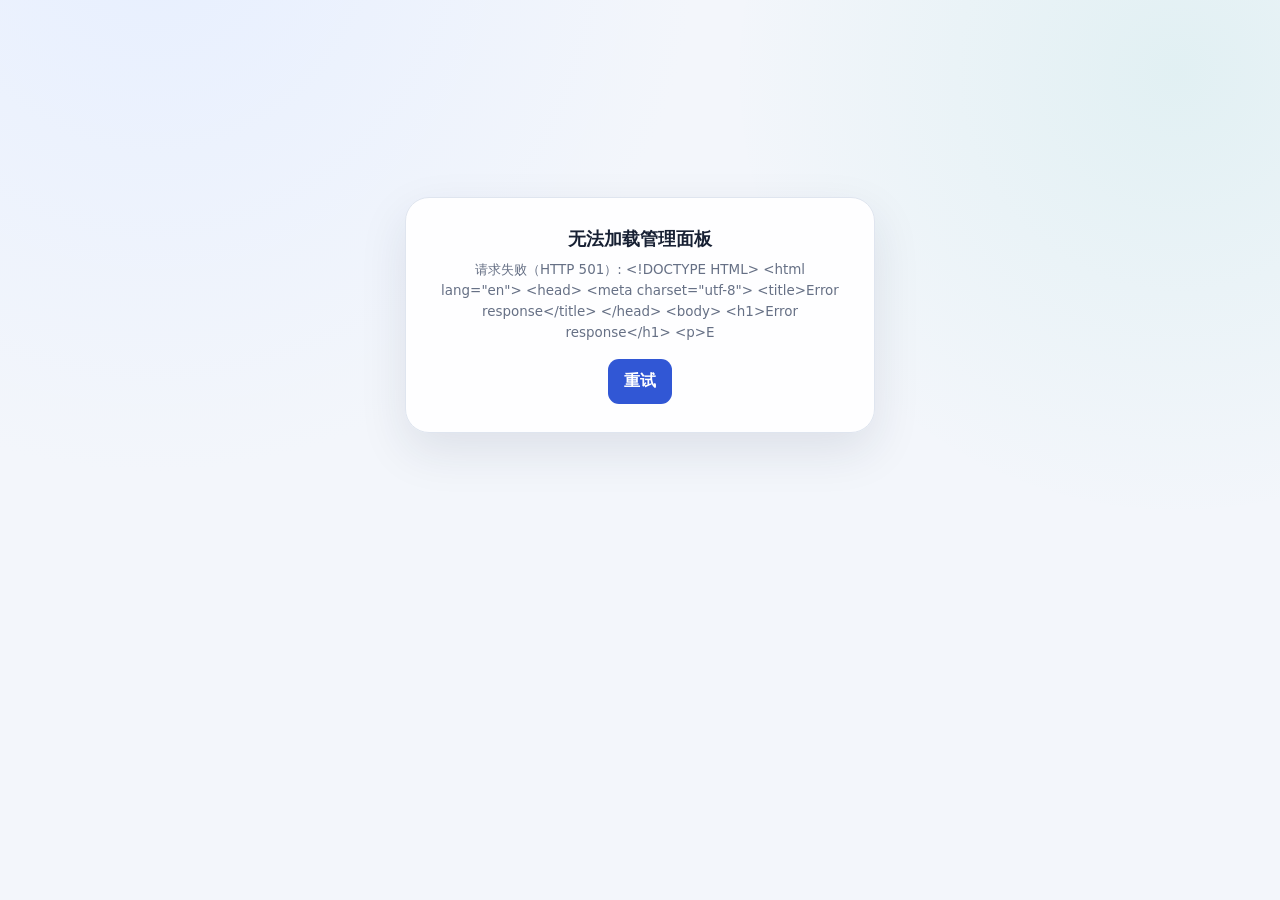
==== plugin/plugins/auto_prompt_harness/static/index.html @ cf2fe9f4 "fix(plugin): harden auto prompt harness" ====
<!doctype html>
<html lang="zh-CN">
<head>
  <meta charset="utf-8">
  <meta name="viewport" content="width=device-width, initial-scale=1">
  <meta http-equiv="Content-Security-Policy" content="default-src 'none'; connect-src 'self'; script-src 'unsafe-inline'; style-src 'unsafe-inline'; img-src data:; object-src 'none'; base-uri 'none'; form-action 'none'; frame-src 'none'; worker-src 'none'">
  <meta name="color-scheme" content="light dark">
  <title data-i18n="app.title">Auto Prompt Harness · 偏好控制台</title>
  <style>
    :root {
      color-scheme: light;
      --page: #f3f6fb;
      --page-accent: #e7efff;
      --surface: rgba(255, 255, 255, .94);
      --surface-solid: #ffffff;
      --surface-soft: #f7f9fd;
      --ink: #172033;
      --muted: #667085;
      --subtle: #98a2b3;
      --line: #dfe5ef;
      --line-strong: #cbd5e1;
      --primary: #3157d5;
      --primary-strong: #2545ad;
      --primary-soft: #e9efff;
      --teal: #087f72;
      --teal-soft: #e4f6f2;
      --warning: #a15c00;
      --warning-soft: #fff3dc;
      --danger: #bd2c37;
      --danger-strong: #981b25;
      --danger-soft: #fff0f1;
      --success: #137a4d;
      --success-soft: #e9f8f0;
      --shadow: 0 18px 48px rgba(26, 38, 73, .10);
      --shadow-small: 0 7px 20px rgba(26, 38, 73, .08);
      --radius-xl: 24px;
      --radius-lg: 18px;
      --radius-md: 12px;
      --focus: 0 0 0 3px rgba(49, 87, 213, .25);
      --mono: ui-monospace, SFMono-Regular, Menlo, Monaco, Consolas, "Liberation Mono", monospace;
      font-family: Inter, ui-sans-serif, system-ui, -apple-system, BlinkMacSystemFont, "Segoe UI", "PingFang SC", "Microsoft YaHei", sans-serif;
    }

    @media (prefers-color-scheme: dark) {
      :root {
        color-scheme: dark;
        --page: #101521;
        --page-accent: #172039;
        --surface: rgba(25, 32, 48, .95);
        --surface-solid: #1a2131;
        --surface-soft: #20293b;
        --ink: #f1f5fb;
        --muted: #b3bfd0;
        --subtle: #8895a9;
        --line: #354057;
        --line-strong: #46536c;
        --primary: #8da8ff;
        --primary-strong: #b2c3ff;
        --primary-soft: #27365e;
        --teal: #67d5c5;
        --teal-soft: #183e3b;
        --warning: #ffc36b;
        --warning-soft: #49351c;
        --danger: #ff8a94;
        --danger-strong: #ffb1b7;
        --danger-soft: #49262b;
        --success: #65d69d;
        --success-soft: #183c2d;
        --shadow: 0 18px 54px rgba(0, 0, 0, .28);
        --shadow-small: 0 7px 20px rgba(0, 0, 0, .22);
      }
    }

    * { box-sizing: border-box; }
    html { scroll-behavior: smooth; }
    body {
      min-width: 280px;
      min-height: 100vh;
      margin: 0;
      color: var(--ink);
      background:
        radial-gradient(circle at 12% -8%, var(--page-accent) 0, transparent 34rem),
        radial-gradient(circle at 92% 8%, rgba(47, 180, 163, .09) 0, transparent 28rem),
        var(--page);
      line-height: 1.55;
    }
    button, input, select, textarea { font: inherit; }
    button, select, input[type="checkbox"], input[type="range"] { cursor: pointer; }
    button:disabled, input:disabled, select:disabled, textarea:disabled {
      cursor: not-allowed;
      opacity: .56;
    }
    button:focus-visible, input:focus-visible, select:focus-visible,
    textarea:focus-visible, summary:focus-visible, a:focus-visible {
      outline: none;
      box-shadow: var(--focus);
    }
    [hidden] { display: none !important; }

    .skip-link {
      position: fixed;
      z-index: 100;
      top: 10px;
      left: 10px;
      padding: 9px 13px;
      border-radius: 9px;
      color: #fff;
      background: var(--primary-strong);
      transform: translateY(-160%);
    }
    .skip-link:focus { transform: translateY(0); }

    .shell {
      width: min(1240px, calc(100% - 32px));
      margin: 0 auto;
      padding: 30px 0 64px;
    }

    .hero {
      position: relative;
      display: grid;
      grid-template-columns: minmax(0, 1fr) auto;
      gap: 24px;
      align-items: center;
      overflow: hidden;
      padding: 30px;
      border: 1px solid rgba(255, 255, 255, .55);
      border-radius: var(--radius-xl);
      background:
        linear-gradient(125deg, rgba(49, 87, 213, .94), rgba(34, 69, 171, .93) 52%, rgba(8, 127, 114, .91));
      color: #fff;
      box-shadow: var(--shadow);
    }
    .hero::after {
      position: absolute;
      width: 280px;
      height: 280px;
      right: -90px;
      top: -155px;
      border: 50px solid rgba(255, 255, 255, .08);
      border-radius: 50%;
      content: "";
    }
    .eyebrow {
      margin: 0 0 8px;
      font-size: .76rem;
      font-weight: 800;
      letter-spacing: .14em;
      text-transform: uppercase;
      opacity: .82;
    }
    .hero h1 {
      margin: 0;
      font-size: clamp(1.7rem, 4vw, 2.75rem);
      line-height: 1.12;
      letter-spacing: -.035em;
    }
    .hero-subtitle {
      max-width: 720px;
      margin: 12px 0 0;
      color: rgba(255, 255, 255, .82);
    }
    .hero-actions {
      position: relative;
      z-index: 1;
      display: flex;
      align-items: center;
      gap: 10px;
      flex-wrap: wrap;
      justify-content: flex-end;
    }

    .status-chip, .tag {
      display: inline-flex;
      align-items: center;
      gap: 7px;
      width: max-content;
      padding: 6px 10px;
      border-radius: 999px;
      font-size: .78rem;
      font-weight: 750;
      white-space: nowrap;
    }
    .status-chip {
      border: 1px solid rgba(255, 255, 255, .28);
      background: rgba(255, 255, 255, .13);
    }
    .status-chip::before {
      width: 8px;
      height: 8px;
      border-radius: 50%;
      background: #b8c2d4;
      content: "";
    }
    .status-chip[data-tone="success"]::before { background: #78f0b1; }
    .status-chip[data-tone="warning"]::before { background: #ffd278; }
    .status-chip[data-tone="danger"]::before { background: #ff9fa7; }

    .button {
      display: inline-flex;
      align-items: center;
      justify-content: center;
      gap: 8px;
      min-height: 40px;
      padding: 9px 15px;
      border: 1px solid transparent;
      border-radius: 11px;
      font-weight: 750;
      color: #fff;
      background: var(--primary);
      transition: transform .15s ease, background .15s ease, border-color .15s ease;
    }
    .button:hover:not(:disabled) { transform: translateY(-1px); background: var(--primary-strong); }
    .button.secondary {
      border-color: var(--line-strong);
      color: var(--ink);
      background: var(--surface-solid);
    }
    .button.secondary:hover:not(:disabled) { background: var(--surface-soft); }
    .button.ghost {
      border-color: rgba(255, 255, 255, .32);
      color: #fff;
      background: rgba(255, 255, 255, .10);
    }
    .button.ghost:hover:not(:disabled) { background: rgba(255, 255, 255, .18); }
    .button.danger { background: var(--danger); }
    .button.danger:hover:not(:disabled) { background: var(--danger-strong); }
    .button.small { min-height: 34px; padding: 6px 11px; font-size: .82rem; }
    .button.busy::before {
      width: 13px;
      height: 13px;
      border: 2px solid currentColor;
      border-right-color: transparent;
      border-radius: 50%;
      content: "";
      animation: spin .7s linear infinite;
    }
    @keyframes spin { to { transform: rotate(360deg); } }

    .notice-grid {
      display: grid;
      grid-template-columns: repeat(2, minmax(0, 1fr));
      gap: 14px;
      margin: 18px 0;
    }
    .notice {
      display: grid;
      grid-template-columns: auto minmax(0, 1fr);
      gap: 12px;
      padding: 16px;
      border: 1px solid var(--line);
      border-radius: var(--radius-lg);
      background: var(--surface);
      box-shadow: var(--shadow-small);
    }
    .notice-icon {
      display: grid;
      place-items: center;
      width: 34px;
      height: 34px;
      border-radius: 11px;
      color: var(--primary);
      background: var(--primary-soft);
      font-weight: 900;
    }
    .notice.warning .notice-icon { color: var(--warning); background: var(--warning-soft); }
    .notice h2 { margin: 0 0 3px; font-size: .92rem; }
    .notice p { margin: 0; color: var(--muted); font-size: .84rem; }

    .panel {
      margin-top: 18px;
      padding: 22px;
      border: 1px solid var(--line);
      border-radius: var(--radius-xl);
      background: var(--surface);
      box-shadow: var(--shadow-small);
    }
    .panel-header {
      display: flex;
      align-items: flex-start;
      justify-content: space-between;
      gap: 18px;
      margin-bottom: 18px;
    }
    .panel-header h2 { margin: 0; font-size: 1.18rem; letter-spacing: -.015em; }
    .panel-header p { margin: 4px 0 0; color: var(--muted); font-size: .88rem; }
    .toolbar { display: flex; flex-wrap: wrap; justify-content: flex-end; gap: 8px; }

    .profile-manager {
      display: grid;
      grid-template-columns: minmax(220px, .7fr) minmax(0, 1.3fr);
      gap: 18px;
      margin-bottom: 16px;
      padding: 17px;
      border: 1px solid var(--line);
      border-radius: var(--radius-lg);
      background: var(--surface-solid);
    }
    .profile-manager h3 { margin: 0; font-size: .98rem; }
    .profile-manager-copy p { margin: 5px 0 0; color: var(--muted); font-size: .8rem; }
    .profile-controls {
      display: grid;
      grid-template-columns: minmax(220px, 1fr) minmax(320px, 1.35fr);
      gap: 14px;
      align-items: end;
    }
    .profile-create-form {
      display: grid;
      grid-template-columns: minmax(0, 1fr) auto;
      gap: 9px;
      align-items: end;
    }
    .profile-create-form .field-help { grid-column: 1 / -1; }
    .profile-error { grid-column: 1 / -1; margin-top: 0; }
    .persistence-warning {
      display: grid;
      grid-template-columns: auto minmax(0, 1fr);
      gap: 10px;
      margin-bottom: 16px;
      padding: 12px 14px;
      border: 1px solid color-mix(in srgb, var(--danger) 32%, var(--line));
      border-radius: 11px;
      color: var(--danger);
      background: var(--danger-soft);
      font-size: .8rem;
    }
    .persistence-warning strong { display: block; }
    .persistence-warning span { display: block; margin-top: 2px; color: var(--muted); }

    .stats-grid {
      display: grid;
      grid-template-columns: repeat(5, minmax(0, 1fr));
      gap: 11px;
    }
    .stat {
      min-width: 0;
      padding: 15px;
      border: 1px solid var(--line);
      border-radius: var(--radius-md);
      background: var(--surface-soft);
    }
    .stat-label { display: block; color: var(--muted); font-size: .77rem; }
    .stat-value {
      display: block;
      overflow: hidden;
      margin-top: 5px;
      font-size: 1.35rem;
      font-weight: 820;
      line-height: 1.15;
      text-overflow: ellipsis;
    }

    .dashboard-grid {
      display: grid;
      grid-template-columns: minmax(0, 1.2fr) minmax(300px, .8fr);
      gap: 16px;
      margin-top: 16px;
    }
    .subpanel {
      min-width: 0;
      padding: 17px;
      border: 1px solid var(--line);
      border-radius: var(--radius-lg);
      background: var(--surface-solid);
    }
    .subpanel h3 { margin: 0; font-size: .98rem; }
    .subpanel-head {
      display: flex;
      align-items: center;
      justify-content: space-between;
      gap: 12px;
      margin-bottom: 11px;
    }
    .hint { color: var(--muted); font-size: .8rem; }
    .exact-preview {
      min-height: 188px;
      max-height: 360px;
      margin: 0;
      overflow: auto;
      padding: 15px;
      border: 1px solid var(--line-strong);
      border-radius: var(--radius-md);
      color: var(--ink);
      background: var(--surface-soft);
      font: .78rem/1.65 var(--mono);
      white-space: pre-wrap;
      overflow-wrap: anywhere;
    }
    .empty {
      margin: 12px 0 0;
      padding: 18px;
      border: 1px dashed var(--line-strong);
      border-radius: var(--radius-md);
      color: var(--muted);
      text-align: center;
      background: var(--surface-soft);
    }

    .preference-list { display: grid; gap: 10px; }
    .preference-row {
      display: grid;
      grid-template-columns: minmax(140px, .75fr) minmax(160px, 1fr) minmax(150px, .85fr) auto;
      gap: 12px;
      align-items: center;
      padding: 13px;
      border: 1px solid var(--line);
      border-radius: var(--radius-md);
      background: var(--surface-soft);
    }
    .preference-name { min-width: 0; }
    .preference-name strong, .preference-name span { display: block; overflow-wrap: anywhere; }
    .preference-name span { color: var(--muted); font-size: .76rem; }
    .preference-value { font-weight: 750; overflow-wrap: anywhere; }
    .confidence { min-width: 0; }
    .confidence-label {
      display: flex;
      justify-content: space-between;
      gap: 8px;
      color: var(--muted);
      font-size: .75rem;
    }
    progress {
      width: 100%;
      height: 7px;
      border: none;
      border-radius: 999px;
      overflow: hidden;
      background: var(--line);
    }
    progress::-webkit-progress-bar { background: var(--line); border-radius: 999px; }
    progress::-webkit-progress-value {
      border-radius: 999px;
      background: linear-gradient(90deg, var(--primary), var(--teal));
    }
    progress::-moz-progress-bar {
      border-radius: 999px;
      background: linear-gradient(90deg, var(--primary), var(--teal));
    }
    .row-actions { display: flex; gap: 6px; justify-content: flex-end; }
    .tag { padding: 3px 8px; color: var(--primary); background: var(--primary-soft); }
    .tag.manual { color: var(--teal); background: var(--teal-soft); }
    .tag.locked { color: var(--warning); background: var(--warning-soft); }

    .changes-list {
      display: grid;
      gap: 8px;
      max-height: 392px;
      overflow: auto;
    }
    .change-row {
      display: grid;
      grid-template-columns: auto minmax(0, 1fr) auto;
      gap: 10px;
      align-items: center;
      padding: 10px 0;
      border-bottom: 1px solid var(--line);
    }
    .change-row:last-child { border-bottom: none; }
    .change-dot {
      width: 9px;
      height: 9px;
      border-radius: 50%;
      background: var(--primary);
    }
    .change-main strong { display: block; font-size: .84rem; }
    .change-main span, .change-time { color: var(--muted); font-size: .74rem; }

    .form-grid {
      display: grid;
      grid-template-columns: repeat(3, minmax(0, 1fr));
      gap: 15px;
    }
    .field { min-width: 0; }
    .field.span-2 { grid-column: span 2; }
    .field.span-3 { grid-column: 1 / -1; }
    .field label, .field-label {
      display: block;
      margin-bottom: 6px;
      font-size: .82rem;
      font-weight: 750;
    }
    .field-help {
      display: block;
      margin-top: 5px;
      color: var(--muted);
      font-size: .73rem;
    }
    input[type="text"], input[type="number"], select, textarea {
      width: 100%;
      min-height: 42px;
      padding: 9px 11px;
      border: 1px solid var(--line-strong);
      border-radius: 10px;
      color: var(--ink);
      background: var(--surface-solid);
    }
    textarea { min-height: 118px; resize: vertical; }
    input[type="range"] { width: 100%; accent-color: var(--primary); }
    .range-line {
      display: grid;
      grid-template-columns: minmax(0, 1fr) 64px;
      gap: 10px;
      align-items: center;
    }
    .range-output {
      padding: 5px 7px;
      border-radius: 8px;
      color: var(--primary);
      background: var(--primary-soft);
      font: 750 .77rem var(--mono);
      text-align: center;
    }
    .switch-field {
      display: flex;
      align-items: flex-start;
      gap: 10px;
      min-height: 42px;
      padding: 10px 11px;
      border: 1px solid var(--line);
      border-radius: 10px;
      background: var(--surface-soft);
    }
    .switch-field input { width: 18px; height: 18px; margin: 2px 0 0; accent-color: var(--primary); }
    .switch-field strong { display: block; font-size: .82rem; }
    .switch-field span { display: block; margin-top: 2px; color: var(--muted); font-size: .73rem; }
    .form-actions { display: flex; justify-content: flex-end; gap: 9px; margin-top: 18px; flex-wrap: wrap; }
    .form-error {
      margin-top: 10px;
      padding: 10px 12px;
      border-radius: 10px;
      color: var(--danger);
      background: var(--danger-soft);
      font-size: .82rem;
    }

    .workspace-grid {
      display: grid;
      grid-template-columns: repeat(2, minmax(0, 1fr));
      gap: 18px;
    }
    .analysis-result {
      margin-top: 14px;
      padding-top: 14px;
      border-top: 1px solid var(--line);
    }
    .result-list { display: flex; flex-wrap: wrap; gap: 7px; margin: 9px 0; }
    .mini-preview {
      max-height: 220px;
      overflow: auto;
      margin: 9px 0 0;
      padding: 12px;
      border-radius: 10px;
      color: var(--ink);
      background: var(--surface-soft);
      font: .75rem/1.55 var(--mono);
      white-space: pre-wrap;
      overflow-wrap: anywhere;
    }

    .privacy-grid {
      display: grid;
      grid-template-columns: repeat(4, minmax(0, 1fr));
      gap: 11px;
    }
    .privacy-card {
      padding: 15px;
      border: 1px solid var(--line);
      border-radius: var(--radius-md);
      background: var(--surface-soft);
    }
    .privacy-card strong { display: block; margin-bottom: 5px; font-size: .84rem; }
    .privacy-card p { margin: 0; color: var(--muted); font-size: .76rem; }

    .danger-panel { border-color: color-mix(in srgb, var(--danger) 30%, var(--line)); }
    .danger-box {
      display: grid;
      grid-template-columns: minmax(0, 1fr) minmax(220px, 380px);
      gap: 20px;
      align-items: end;
    }
    .danger-copy h2 { margin: 0; color: var(--danger); font-size: 1.05rem; }
    .danger-copy p { margin: 6px 0 0; color: var(--muted); font-size: .84rem; }

    .observation-bar {
      display: flex;
      align-items: center;
      gap: 10px;
      margin-top: 14px;
      padding: 11px 13px;
      border-radius: 11px;
      color: var(--warning);
      background: var(--warning-soft);
      font-size: .78rem;
    }

    .toast {
      position: fixed;
      z-index: 90;
      right: 18px;
      bottom: 18px;
      width: min(390px, calc(100% - 36px));
      padding: 12px 14px;
      border: 1px solid var(--line);
      border-radius: 12px;
      color: var(--ink);
      background: var(--surface-solid);
      box-shadow: var(--shadow);
    }
    .toast[data-tone="success"] { border-color: var(--success); background: var(--success-soft); }
    .toast[data-tone="error"] { border-color: var(--danger); background: var(--danger-soft); }
    .toast[data-tone="warning"] { border-color: var(--warning); background: var(--warning-soft); }

    .boot {
      display: grid;
      place-items: center;
      min-height: 70vh;
      padding: 30px;
    }
    .boot-card {
      width: min(470px, 100%);
      padding: 28px;
      border: 1px solid var(--line);
      border-radius: var(--radius-xl);
      text-align: center;
      background: var(--surface);
      box-shadow: var(--shadow);
    }
    .loader {
      width: 34px;
      height: 34px;
      margin: 0 auto 15px;
      border: 3px solid var(--line);
      border-right-color: var(--primary);
      border-radius: 50%;
      animation: spin .8s linear infinite;
    }
    .boot-card h1 { margin: 0; font-size: 1.1rem; }
    .boot-card p { margin: 7px 0 0; color: var(--muted); font-size: .84rem; }
    .boot-actions { margin-top: 16px; }

    dialog {
      width: min(500px, calc(100% - 28px));
      padding: 0;
      border: 1px solid var(--line);
      border-radius: var(--radius-lg);
      color: var(--ink);
      background: var(--surface-solid);
      box-shadow: var(--shadow);
    }
    dialog::backdrop { background: rgba(11, 17, 30, .58); backdrop-filter: blur(3px); }
    .dialog-body { padding: 22px; }
    .dialog-body h2 { margin: 0; font-size: 1.1rem; }
    .dialog-body p { margin: 9px 0 0; color: var(--muted); }
    .dialog-body .field { margin-top: 16px; }
    .dialog-body textarea {
      min-height: 220px;
      resize: vertical;
      font-family: var(--mono);
      font-size: .78rem;
    }
    .dialog-actions {
      display: flex;
      justify-content: flex-end;
      gap: 9px;
      padding: 14px 22px;
      border-top: 1px solid var(--line);
      background: var(--surface-soft);
    }

    @media (max-width: 980px) {
      .stats-grid { grid-template-columns: repeat(3, minmax(0, 1fr)); }
      .dashboard-grid, .danger-box, .profile-manager { grid-template-columns: 1fr; }
      .privacy-grid { grid-template-columns: repeat(2, minmax(0, 1fr)); }
      .preference-row { grid-template-columns: minmax(130px, .7fr) minmax(150px, 1fr) auto; }
      .confidence { grid-column: 1 / 3; }
    }
    @media (max-width: 720px) {
      .shell { width: min(100% - 20px, 1240px); padding-top: 10px; }
      .hero { grid-template-columns: 1fr; padding: 22px; border-radius: 20px; }
      .hero-actions { justify-content: flex-start; }
      .notice-grid, .workspace-grid { grid-template-columns: 1fr; }
      .panel { padding: 17px; border-radius: 19px; }
      .panel-header { flex-direction: column; }
      .toolbar { justify-content: flex-start; }
      .stats-grid { grid-template-columns: repeat(2, minmax(0, 1fr)); }
      .form-grid { grid-template-columns: 1fr; }
      .field.span-2, .field.span-3 { grid-column: auto; }
      .privacy-grid { grid-template-columns: 1fr; }
      .profile-controls, .profile-create-form { grid-template-columns: 1fr; }
      .profile-create-form .field-help { grid-column: auto; }
      .preference-row { grid-template-columns: 1fr; }
      .confidence { grid-column: auto; }
      .row-actions { justify-content: flex-start; }
    }
    @media (max-width: 430px) {
      .stats-grid { grid-template-columns: 1fr; }
      .button { width: 100%; }
      .toolbar, .hero-actions, .form-actions, .dialog-actions { width: 100%; }
      .toolbar .button, .hero-actions .button, .form-actions .button, .dialog-actions .button { flex: 1 1 100%; }
    }
    @media (prefers-reduced-motion: reduce) {
      *, *::before, *::after { scroll-behavior: auto !important; animation-duration: .001ms !important; transition-duration: .001ms !important; }
    }
  </style>
</head>
<body>
  <a class="skip-link" href="#main" data-i18n="app.skip">跳到主要内容</a>
  <div id="toast" class="toast" role="status" aria-live="polite" hidden></div>

  <section id="boot" class="boot" aria-live="polite">
    <div class="boot-card">
      <div id="boot-loader" class="loader" aria-hidden="true"></div>
      <h1 id="boot-title" data-i18n="boot.loading_title">正在读取本地偏好档案</h1>
      <p id="boot-message" data-i18n="boot.loading_body">连接插件运行入口并加载安全状态，请稍候。</p>
      <div id="boot-actions" class="boot-actions" hidden>
        <button id="retry-button" class="button" type="button" data-i18n="action.retry">重试</button>
      </div>
    </div>
  </section>

  <div id="app" class="shell" hidden>
    <header class="hero">
      <div>
        <p class="eyebrow" data-i18n="app.eyebrow">LOCAL · BOUNDED · TRANSPARENT</p>
        <h1 data-i18n="app.title">Auto Prompt Harness · 偏好控制台</h1>
        <p class="hero-subtitle" data-i18n="app.subtitle">只学习明确、稳定的表达偏好，并展示插件将尝试排队的每一行低优先级提示。</p>
      </div>
      <div class="hero-actions">
        <span id="runtime-status" class="status-chip" data-tone="warning" data-i18n="status.loading">加载中</span>
        <button id="refresh-button" class="button ghost" type="button" data-i18n="action.refresh">刷新</button>
      </div>
    </header>

    <div class="notice-grid">
      <article class="notice">
        <span class="notice-icon" aria-hidden="true">i</span>
        <div>
          <h2 data-i18n="boundary.title">能力边界</h2>
          <p data-i18n="boundary.body">插件不修改系统提示词、角色人设或宿主长期记忆 API。它只会排队一段模型可读、不能覆盖更高优先级规则的低优先级偏好提示；模型消费后，已读上下文可能保留在会话历史。</p>
        </div>
      </article>
      <article class="notice warning">
        <span class="notice-icon" aria-hidden="true">2s</span>
        <div>
          <h2 data-i18n="timing.title">当前时序</h2>
          <p data-i18n="timing.body">宿主通常每 2 秒轮询，单轮最多检查 256 条；提示一般从下一轮或更晚生效。面板创建绝不验证路由；管理注入要求当前进程最近 5 分钟内见过真实聊天。重启后的加盐指纹只检测碰撞，不恢复路由；目标在观察后消失时宿主仍可能回退到其他活动会话。计数只代表排队尝试。</p>
        </div>
      </article>
    </div>

    <main id="main">
      <section class="panel" aria-labelledby="dashboard-title">
        <div class="panel-header">
          <div>
            <h2 id="dashboard-title" data-i18n="dashboard.title">当前档案</h2>
            <p data-i18n="dashboard.description">状态、证据与插件将尝试排队的精确提示正文。</p>
          </div>
          <div class="toolbar">
            <button id="adaptation-button" class="button secondary" type="button" data-i18n="action.pause">暂停当前档案</button>
            <button id="export-button" class="button secondary" type="button" data-i18n="action.export">导出安全 JSON</button>
            <button id="import-button" class="button secondary" type="button" data-i18n="action.import">导入安全 JSON</button>
          </div>
        </div>

        <section class="profile-manager" aria-labelledby="profile-title">
          <div class="profile-manager-copy">
            <h3 id="profile-title" data-i18n="profile.title">选择本地档案</h3>
            <p data-i18n="profile.description">面板只显示不透明的假名标识；先明确选择档案，再进行查看、编辑、导出或重置。</p>
          </div>
          <div class="profile-controls">
            <div class="field">
              <label for="profile-selector" data-i18n="profile.selector">当前档案</label>
              <select id="profile-selector" aria-describedby="profile-selector-help">
                <option value="" data-i18n="profile.none">尚未选择档案</option>
              </select>
              <span id="profile-selector-help" class="field-help" data-i18n="profile.help">标识由插件生成，不能反推出用户名；状态来自本地存储快照。</span>
            </div>
            <form id="profile-create-form" class="profile-create-form" novalidate>
              <div class="field">
                <label for="profile-character" data-i18n="profile.character">本地猫娘名称</label>
                <input id="profile-character" type="text" minlength="1" maxlength="80" autocomplete="off" required data-i18n-placeholder="profile.character_placeholder" placeholder="例如：小铃">
              </div>
              <button id="profile-create-button" class="button" type="submit" data-i18n="action.create_profile">创建空档案</button>
              <span class="field-help" data-i18n="profile.create_help">输入的名称只用于派生并选择本地伪匿名档案，绝不会验证或建立提示路由；管理注入必须等当前进程在最近 5 分钟内见到该猫娘的真实聊天。它不是用户姓名，也不会进入安全导出。</span>
              <p id="profile-error" class="form-error profile-error" role="alert" hidden></p>
            </form>
          </div>
        </section>

        <div id="persistence-warning" class="persistence-warning" role="alert" hidden>
          <span aria-hidden="true">!</span>
          <div>
            <strong data-i18n="persistence.degraded_title">本地存储暂不可用</strong>
            <span data-i18n="persistence.degraded_body">面板处于只读降级状态。不会学习、推送或接受持久化修改；示例分析仍可在本地运行。</span>
          </div>
        </div>

        <div class="stats-grid" aria-label="Aggregate statistics">
          <div class="stat">
            <span class="stat-label" data-i18n="stat.profile_status">档案状态</span>
            <strong id="stat-profile-status" class="stat-value">—</strong>
          </div>
          <div class="stat">
            <span class="stat-label" data-i18n="stat.profile_count">本地档案数</span>
            <strong id="stat-profile-count" class="stat-value">0</strong>
          </div>
          <div class="stat">
            <span class="stat-label" data-i18n="stat.preference_count">生效偏好</span>
            <strong id="stat-preference-count" class="stat-value">0</strong>
          </div>
          <div class="stat">
            <span class="stat-label" data-i18n="stat.messages_seen">已观察消息</span>
            <strong id="stat-messages-seen" class="stat-value">0</strong>
          </div>
          <div class="stat">
            <span class="stat-label" data-i18n="stat.injections">提示排队尝试</span>
            <strong id="stat-injections" class="stat-value">0</strong>
          </div>
        </div>

        <div id="observation-bar" class="observation-bar">
          <strong data-i18n="observation.label">观察链路</strong>
          <span id="observation-text">—</span>
        </div>

        <div class="dashboard-grid">
          <article class="subpanel">
            <div class="subpanel-head">
              <div>
                <h3 data-i18n="guidance.title">精确提示预览</h3>
                <span class="hint" data-i18n="guidance.help">这是插件尝试排队的精确正文；排队不证明模型已经读取，宿主也可能在外层添加本地化信封。</span>
              </div>
              <span id="guidance-state" class="tag">—</span>
            </div>
            <pre id="guidance-preview" class="exact-preview" tabindex="0" aria-label="Exact guidance preview"></pre>
            <p id="guidance-empty" class="empty" data-i18n="guidance.empty" hidden>当前没有达到阈值的提示，因此不会尝试排队正文。</p>
          </article>

          <article class="subpanel">
            <div class="subpanel-head">
              <h3 data-i18n="changes.title">最近变化</h3>
              <span id="changes-count" class="tag">0</span>
            </div>
            <div id="changes-list" class="changes-list"></div>
            <p id="changes-empty" class="empty" data-i18n="changes.empty">还没有偏好变化。</p>
          </article>
        </div>

        <article class="subpanel" style="margin-top:16px">
          <div class="subpanel-head">
            <div>
              <h3 data-i18n="preferences.title">生效偏好</h3>
              <span class="hint" data-i18n="preferences.help">手动值优先；锁定值不会被自动推断更新。</span>
            </div>
          </div>
          <div id="preference-list" class="preference-list"></div>
          <p id="preferences-empty" class="empty" data-i18n="preferences.empty">暂时没有达到阈值的偏好。可以添加手动偏好，或等待更多明确证据。</p>
        </article>
      </section>

      <section class="panel" aria-labelledby="settings-title">
        <div class="panel-header">
          <div>
            <h2 id="settings-title" data-i18n="settings.title">推断与存储设置</h2>
            <p data-i18n="settings.description">设置会经后端验证，并在本地存储可用时保存；TTL 不会短于衰减窗口。</p>
          </div>
        </div>
        <form id="settings-form" novalidate>
          <div class="form-grid">
            <label class="switch-field">
              <input id="setting-adaptation" name="adaptation_enabled" type="checkbox">
              <span>
                <strong data-i18n="settings.adaptation">全局启用自适应</strong>
                <span data-i18n="settings.adaptation_help">关闭后不学习，也不尝试排队偏好提示。</span>
              </span>
            </label>
            <label class="switch-field">
              <input id="setting-injection" name="injection_enabled" type="checkbox">
              <span>
                <strong data-i18n="settings.injection">启用隐藏提示排队</strong>
                <span data-i18n="settings.injection_help">仍可学习和查看档案，但不尝试排队模型可读提示。</span>
              </span>
            </label>
            <label class="switch-field">
              <input id="setting-debug" name="debug_excerpts" type="checkbox">
              <span>
                <strong data-i18n="settings.debug">保存调试证据摘要</strong>
                <span data-i18n="settings.debug_help">显式选择加入；只记录规范化的维度与枚举值，最多 5 条、每条 120 字符，默认关闭。</span>
              </span>
            </label>

            <div class="field">
              <label for="setting-sensitivity" data-i18n="settings.sensitivity">推断灵敏度</label>
              <select id="setting-sensitivity" name="sensitivity">
                <option value="conservative" data-i18n="option.conservative">保守</option>
                <option value="balanced" data-i18n="option.balanced">平衡</option>
                <option value="responsive" data-i18n="option.responsive">响应更快</option>
              </select>
            </div>
            <div class="field">
              <label for="setting-min-evidence" data-i18n="settings.minimum_evidence">最小证据数</label>
              <input id="setting-min-evidence" name="minimum_evidence" type="number" min="1" max="10" step="1" inputmode="numeric">
            </div>
            <div class="field">
              <label for="setting-min-confidence" data-i18n="settings.minimum_confidence">最小置信度</label>
              <div class="range-line">
                <input id="setting-min-confidence" name="minimum_confidence" type="range" min="0.5" max="0.95" step="0.01">
                <output id="confidence-output" class="range-output" for="setting-min-confidence">—</output>
              </div>
            </div>

            <div class="field">
              <label for="setting-decay" data-i18n="settings.decay_days">弱证据半衰期（天）</label>
              <input id="setting-decay" name="decay_days" type="number" min="1" max="365" step="1" inputmode="numeric">
            </div>
            <div class="field">
              <label for="setting-ttl" data-i18n="settings.ttl_days">档案 TTL（天）</label>
              <input id="setting-ttl" name="ttl_days" type="number" min="7" max="730" step="1" inputmode="numeric">
            </div>
            <div class="field">
              <label for="setting-cooldown" data-i18n="settings.cooldown_seconds">提示冷却（秒）</label>
              <input id="setting-cooldown" name="cooldown_seconds" type="number" min="0" max="86400" step="1" inputmode="numeric">
            </div>

            <div class="field">
              <label for="setting-scope" data-i18n="settings.scope">档案隔离范围</label>
              <select id="setting-scope" name="scope">
                <option value="user" data-i18n="option.scope_user">按用户（轮询退化为按角色）</option>
                <option value="conversation" data-i18n="option.scope_conversation">按用户与会话（无会话 ID 时轮询停学）</option>
              </select>
              <span id="scope-help" class="field-help" data-i18n="settings.scope_locked">已有档案时会锁定隔离范围；恢复默认设置若会改变范围也会被阻止。如需切换，请先安全导出并重置所有现有档案。</span>
            </div>
            <div class="field">
              <label for="setting-max-users" data-i18n="settings.max_users">最多档案数</label>
              <input id="setting-max-users" name="max_users" type="number" min="1" max="256" step="1" inputmode="numeric">
            </div>
            <div class="field">
              <label for="setting-max-preferences" data-i18n="settings.max_preferences">每档案最多偏好</label>
              <input id="setting-max-preferences" name="max_preferences" type="number" min="1" max="16" step="1" inputmode="numeric">
            </div>
          </div>
          <p id="settings-error" class="form-error" role="alert" hidden></p>
          <div class="form-actions">
            <button id="reset-settings-button" class="button secondary" type="button" data-i18n="action.reset_defaults">恢复默认设置</button>
            <button id="save-settings-button" class="button" type="submit" data-i18n="action.save_settings">保存设置</button>
          </div>
        </form>
      </section>

      <div class="workspace-grid">
        <section id="manual-panel" class="panel" aria-labelledby="manual-title">
          <div class="panel-header">
            <div>
              <h2 id="manual-title" data-i18n="manual.title">手动偏好</h2>
              <p data-i18n="manual.description">添加、编辑或锁定安全枚举；自定义备注会经过严格验证。</p>
            </div>
            <span id="manual-mode" class="tag" data-i18n="manual.mode_new">新建</span>
          </div>
          <form id="manual-form" novalidate>
            <div class="form-grid">
              <div class="field">
                <label for="manual-dimension" data-i18n="manual.dimension">偏好维度</label>
                <select id="manual-dimension" required></select>
              </div>
              <div id="manual-select-field" class="field span-2">
                <label for="manual-value" data-i18n="manual.value">偏好值</label>
                <select id="manual-value"></select>
              </div>
              <div id="manual-note-field" class="field span-2" hidden>
                <label for="manual-note" data-i18n="manual.note">安全自定义备注</label>
                <textarea id="manual-note" maxlength="160" data-i18n-placeholder="manual.note_placeholder" placeholder="回答开头使用简短结论。"></textarea>
                <span class="field-help" data-i18n="manual.note_help">仅接受受限中文 / 英文表达与排版语法；角色伪装、规则覆盖、XML 和危险指令会被拒绝。</span>
              </div>
              <label class="switch-field field span-3">
                <input id="manual-locked" type="checkbox">
                <span>
                  <strong data-i18n="manual.locked">锁定这条偏好</strong>
                  <span data-i18n="manual.locked_help">自动观察不能更新锁定维度；手动编辑和删除仍然可用。</span>
                </span>
              </label>
            </div>
            <p id="manual-error" class="form-error" role="alert" hidden></p>
            <div class="form-actions">
              <button id="manual-cancel-button" class="button secondary" type="button" data-i18n="action.cancel_edit" hidden>取消编辑</button>
              <button id="manual-delete-button" class="button danger" type="button" data-i18n="action.delete_manual" disabled>删除手动值</button>
              <button id="manual-save-button" class="button" type="submit" data-i18n="action.save_manual">添加 / 更新</button>
            </div>
          </form>
        </section>

        <section class="panel" aria-labelledby="analysis-title">
          <div class="panel-header">
            <div>
              <h2 id="analysis-title" data-i18n="analysis.title">不持久化模拟</h2>
              <p data-i18n="analysis.description">用相同的本地规则分析示例文本，不保存文本、观察或结果。</p>
            </div>
          </div>
          <form id="analysis-form">
            <div class="field">
              <label for="analysis-text" data-i18n="analysis.sample">示例文本</label>
              <textarea id="analysis-text" maxlength="4000" required data-i18n-placeholder="analysis.placeholder" placeholder="例如：以后回答短一点，先给代码，不要用 emoji。"></textarea>
            </div>
            <p id="analysis-error" class="form-error" role="alert" hidden></p>
            <div class="form-actions">
              <button id="analysis-button" class="button" type="submit" data-i18n="action.analyze">分析但不保存</button>
            </div>
          </form>
          <div id="analysis-result" class="analysis-result" aria-live="polite" hidden>
            <div class="subpanel-head">
              <h3 data-i18n="analysis.result_title">模拟结果</h3>
              <span class="tag" data-i18n="analysis.not_persisted">未持久化</span>
            </div>
            <strong class="field-label" data-i18n="analysis.observations">识别到的明确观察</strong>
            <div id="analysis-observations" class="result-list"></div>
            <p id="analysis-empty" class="empty" data-i18n="analysis.empty">没有识别到足够明确的偏好。</p>
            <strong class="field-label" data-i18n="analysis.preview">模拟提示正文</strong>
            <pre id="analysis-guidance" class="mini-preview" tabindex="0"></pre>
          </div>
        </section>
      </div>

      <section class="panel" aria-labelledby="privacy-title">
        <div class="panel-header">
          <div>
            <h2 id="privacy-title" data-i18n="privacy.title">隐私与安全说明</h2>
            <p data-i18n="privacy.description">面板展示的限制与后端执行的实际边界一致。</p>
          </div>
        </div>
        <div class="privacy-grid">
          <article class="privacy-card">
            <strong data-i18n="privacy.local_title">完全本地</strong>
            <p data-i18n="privacy.local_body">不调用外部 LLM、API 或云端服务，不需要密钥。</p>
          </article>
          <article class="privacy-card">
            <strong data-i18n="privacy.raw_title">默认不存原文</strong>
            <p data-i18n="privacy.raw_body">完整聊天消息不会进入档案；只记录有界聚合证据。</p>
          </article>
          <article class="privacy-card">
            <strong data-i18n="privacy.debug_title">调试摘要需选择加入</strong>
            <p data-i18n="privacy.debug_body">开启后只保存规范化的证据维度与枚举值，不保存聊天片段或自定义备注。</p>
          </article>
          <article class="privacy-card">
            <strong data-i18n="privacy.export_title">安全导出</strong>
            <p data-i18n="privacy.export_body">导出不含原始消息、调试证据摘要或真实身份。</p>
          </article>
        </div>
      </section>

      <section class="panel danger-panel" aria-labelledby="danger-title">
        <div class="danger-box">
          <div class="danger-copy">
            <h2 id="danger-title" data-i18n="danger.title">重置当前档案</h2>
            <p data-i18n="danger.description">永久删除当前隔离范围的手动与推断偏好。设置和其他档案不会被删除，操作无法撤销。</p>
          </div>
          <div class="field">
            <label for="reset-confirmation" data-i18n="danger.confirmation">输入 RESET 以启用确认</label>
            <input id="reset-confirmation" type="text" autocomplete="off" spellcheck="false" data-i18n-placeholder="danger.placeholder" placeholder="RESET">
            <div class="form-actions">
              <button id="reset-profile-button" class="button danger" type="button" disabled data-i18n="action.reset_profile">重置当前档案</button>
            </div>
          </div>
        </div>
      </section>
    </main>
  </div>

  <dialog id="export-dialog" aria-labelledby="export-dialog-title">
    <div class="dialog-body">
      <h2 id="export-dialog-title" data-i18n="dialog.export_title">安全 JSON 已生成</h2>
      <p data-i18n="dialog.export_body">宿主 iframe 可能阻止下载；请复制以下完整 JSON 并保存到本地文件。</p>
      <div class="field">
        <label for="export-json-output" data-i18n="dialog.export_label">只读导出内容</label>
        <textarea id="export-json-output" readonly spellcheck="false"></textarea>
      </div>
    </div>
    <div class="dialog-actions">
      <button id="export-dialog-close" class="button secondary" type="button" data-i18n="action.close">关闭</button>
      <button id="export-copy-button" class="button" type="button" data-i18n="action.copy">复制 JSON</button>
    </div>
  </dialog>

  <dialog id="import-dialog" aria-labelledby="import-dialog-title">
    <div class="dialog-body">
      <h2 id="import-dialog-title" data-i18n="dialog.import_title">导入安全 JSON</h2>
      <p data-i18n="dialog.import_body">只会把固定枚举偏好合并到当前明确选择的档案；身份、路由、统计、证据和设置不会导入。</p>
      <div class="field">
        <label for="import-file" data-i18n="dialog.import_file">选择 JSON 文件（最多 32 KiB）</label>
        <input id="import-file" type="file" accept="application/json,.json">
      </div>
      <div class="field">
        <label for="import-json-input" data-i18n="dialog.import_label">待导入 JSON</label>
        <textarea id="import-json-input" maxlength="32768" spellcheck="false"></textarea>
      </div>
      <p id="import-error" class="form-error" role="alert" hidden></p>
    </div>
    <div class="dialog-actions">
      <button id="import-dialog-cancel" class="button secondary" type="button" data-i18n="action.cancel">取消</button>
      <button id="import-dialog-confirm" class="button" type="button" data-i18n="action.confirm_import">确认合并</button>
    </div>
  </dialog>

  <dialog id="reset-dialog" aria-labelledby="reset-dialog-title" aria-describedby="reset-dialog-body">
    <div class="dialog-body">
      <h2 id="reset-dialog-title" data-i18n="dialog.reset_title">最后确认重置档案</h2>
      <p id="reset-dialog-body" data-i18n="dialog.reset_body">这会永久删除当前档案的所有偏好证据。确定继续吗？</p>
    </div>
    <div class="dialog-actions">
      <button id="reset-dialog-cancel" class="button secondary" type="button" data-i18n="action.cancel">取消</button>
      <button id="reset-dialog-confirm" class="button danger" type="button" data-i18n="action.confirm_reset">永久重置</button>
    </div>
  </dialog>

  <script>
  (() => {
    "use strict";

    const PLUGIN_FALLBACK = "auto_prompt_harness";
    const RUNS_URL = "/runs";
    const RUN_TIMEOUT_MS = 30000;
    const POLL_MIN_MS = 220;
    const POLL_MAX_MS = 1200;
    const SUPPORTED_LOCALES = ["zh-CN", "zh-TW", "en", "ja", "ko", "es", "pt", "ru"];
    const INTEGER_SETTINGS = [
      "minimum_evidence", "decay_days", "ttl_days", "cooldown_seconds",
      "max_users", "max_preferences"
    ];
    const pluginMatch = window.location.pathname.match(/\/plugin\/([^/]+)\/ui(?:\/|$)/);
    const pluginId = pluginMatch ? decodeURIComponent(pluginMatch[1]) : PLUGIN_FALLBACK;
    const PROFILE_SELECTION_KEY = `neko:${pluginId}:auto-prompt-harness:selected-profile`;

    const ui = {
      app: document.getElementById("app"),
      boot: document.getElementById("boot"),
      bootLoader: document.getElementById("boot-loader"),
      bootTitle: document.getElementById("boot-title"),
      bootMessage: document.getElementById("boot-message"),
      bootActions: document.getElementById("boot-actions"),
      toast: document.getElementById("toast"),
      runtimeStatus: document.getElementById("runtime-status"),
      refreshButton: document.getElementById("refresh-button"),
      retryButton: document.getElementById("retry-button"),
      profileSelector: document.getElementById("profile-selector"),
      profileCreateForm: document.getElementById("profile-create-form"),
      profileCharacter: document.getElementById("profile-character"),
      profileCreateButton: document.getElementById("profile-create-button"),
      profileError: document.getElementById("profile-error"),
      persistenceWarning: document.getElementById("persistence-warning"),
      adaptationButton: document.getElementById("adaptation-button"),
      exportButton: document.getElementById("export-button"),
      importButton: document.getElementById("import-button"),
      preferenceList: document.getElementById("preference-list"),
      preferencesEmpty: document.getElementById("preferences-empty"),
      guidancePreview: document.getElementById("guidance-preview"),
      guidanceEmpty: document.getElementById("guidance-empty"),
      guidanceState: document.getElementById("guidance-state"),
      changesList: document.getElementById("changes-list"),
      changesEmpty: document.getElementById("changes-empty"),
      changesCount: document.getElementById("changes-count"),
      observationText: document.getElementById("observation-text"),
      settingsForm: document.getElementById("settings-form"),
      settingsError: document.getElementById("settings-error"),
      saveSettingsButton: document.getElementById("save-settings-button"),
      resetSettingsButton: document.getElementById("reset-settings-button"),
      confidenceOutput: document.getElementById("confidence-output"),
      manualForm: document.getElementById("manual-form"),
      manualMode: document.getElementById("manual-mode"),
      manualDimension: document.getElementById("manual-dimension"),
      manualValue: document.getElementById("manual-value"),
      manualSelectField: document.getElementById("manual-select-field"),
      manualNoteField: document.getElementById("manual-note-field"),
      manualNote: document.getElementById("manual-note"),
      manualLocked: document.getElementById("manual-locked"),
      manualError: document.getElementById("manual-error"),
      manualSaveButton: document.getElementById("manual-save-button"),
      manualDeleteButton: document.getElementById("manual-delete-button"),
      manualCancelButton: document.getElementById("manual-cancel-button"),
      analysisForm: document.getElementById("analysis-form"),
      analysisText: document.getElementById("analysis-text"),
      analysisButton: document.getElementById("analysis-button"),
      analysisError: document.getElementById("analysis-error"),
      analysisResult: document.getElementById("analysis-result"),
      analysisObservations: document.getElementById("analysis-observations"),
      analysisEmpty: document.getElementById("analysis-empty"),
      analysisGuidance: document.getElementById("analysis-guidance"),
      exportDialog: document.getElementById("export-dialog"),
      exportJsonOutput: document.getElementById("export-json-output"),
      exportDialogClose: document.getElementById("export-dialog-close"),
      exportCopyButton: document.getElementById("export-copy-button"),
      importDialog: document.getElementById("import-dialog"),
      importFile: document.getElementById("import-file"),
      importJsonInput: document.getElementById("import-json-input"),
      importError: document.getElementById("import-error"),
      importDialogCancel: document.getElementById("import-dialog-cancel"),
      importDialogConfirm: document.getElementById("import-dialog-confirm"),
      resetConfirmation: document.getElementById("reset-confirmation"),
      resetProfileButton: document.getElementById("reset-profile-button"),
      resetDialog: document.getElementById("reset-dialog"),
      resetDialogCancel: document.getElementById("reset-dialog-cancel"),
      resetDialogConfirm: document.getElementById("reset-dialog-confirm")
    };

    const state = {
      locale: "zh-CN",
      messages: {},
      panel: null,
      dimensions: {},
      profiles: [],
      selectedProfileId: "",
      pendingStoredProfileId: readStoredProfileId(),
      persistenceReady: false,
      editingDimension: "",
      editingSource: "",
      toastTimer: 0,
      loading: false
    };

    const DIMENSION_FALLBACKS = {
      language: "语言",
      verbosity: "详细程度",
      tone: "语气",
      structure: "结构",
      response_order: "代码 / 解释顺序",
      clarification: "澄清策略",
      initiative: "主动程度",
      evidence: "证据偏好",
      emoji: "Emoji",
      meme: "网络梗",
      note: "安全自定义备注"
    };

    const VALUE_FALLBACKS = {
      "zh-CN": "简体中文", "zh-TW": "繁體中文", en: "English", ja: "日本語",
      ko: "한국어", es: "Español", pt: "Português", ru: "Русский",
      concise: "简洁", balanced: "平衡", detailed: "详细",
      casual: "轻松", neutral: "中性", formal: "正式", direct: "直接", gentle: "温和",
      bullets: "项目符号", steps: "编号步骤", table: "表格", prose: "自然段落",
      code_first: "代码优先", explanation_first: "解释优先",
      ask_when_needed: "必要时提问", ask_first: "先澄清", minimize_questions: "尽量少问",
      proactive: "主动建议", follow_instructions: "严格按要求", autonomous: "自主推进",
      cite_sources: "引用来源", explain_reasoning: "说明依据", minimal: "尽量精简",
      none: "不用", light: "少量", expressive: "丰富", avoid: "避免", allow: "允许"
    };

    function hasOwn(object, key) {
      return Object.prototype.hasOwnProperty.call(object || {}, key);
    }

    function t(key, fallback = "", params = {}) {
      let value = typeof state.messages[key] === "string" ? state.messages[key] : (fallback || key);
      Object.entries(params).forEach(([name, replacement]) => {
        value = value.replaceAll(`{${name}}`, String(replacement));
      });
      return value;
    }

    function readStoredProfileId() {
      try {
        const value = String(window.sessionStorage.getItem(PROFILE_SELECTION_KEY) || "");
        return value.length <= 128 ? value : "";
      } catch (_error) {
        return "";
      }
    }

    function persistProfileId(profileId) {
      try {
        if (profileId) window.sessionStorage.setItem(PROFILE_SELECTION_KEY, profileId);
        else window.sessionStorage.removeItem(PROFILE_SELECTION_KEY);
      } catch (_error) {
        // Selection persistence is optional; the panel remains functional.
      }
    }

    function normalizeLocale(value) {
      const raw = String(value || "").trim().replaceAll("_", "-").toLowerCase();
      if (!raw) return "";
      if (raw === "zh" || raw === "zh-cn" || raw.startsWith("zh-hans")) return "zh-CN";
      if (raw === "zh-tw" || raw === "zh-hk" || raw === "zh-mo" || raw.startsWith("zh-hant")) return "zh-TW";
      return SUPPORTED_LOCALES.find((item) => item.toLowerCase() === raw) ||
        SUPPORTED_LOCALES.find((item) => item.toLowerCase() === raw.split("-")[0]) || "";
    }

    function localeCandidates(value) {
      const candidates = [];
      const add = (candidate) => {
        const normalized = normalizeLocale(candidate);
        if (normalized && !candidates.includes(normalized)) candidates.push(normalized);
      };
      add(value);
      add(String(value || "").split("-")[0]);
      add("zh-CN");
      add("en");
      return candidates;
    }

    async function loadI18n() {
      let storedLocale = "";
      try {
        storedLocale = window.localStorage.getItem("neko:locale") || "";
      } catch (_error) {
        // Storage can be denied in a sandboxed iframe; other locale hints still work.
      }
      let locale = new URLSearchParams(window.location.search).get("locale") ||
        storedLocale ||
        navigator.language ||
        "zh-CN";
      try {
        const response = await fetch(`/plugin/${encodeURIComponent(pluginId)}/ui-api/locale`, {
          headers: { Accept: "application/json" }
        });
        if (response.ok) {
          const payload = await response.json();
          locale = payload.locale || payload.language || locale;
        }
      } catch (_error) {
        // Browser/query locale remains the safe fallback.
      }
      for (const candidate of localeCandidates(locale)) {
        try {
          const response = await fetch(
            `/plugin/${encodeURIComponent(pluginId)}/ui-api/i18n/${encodeURIComponent(candidate)}.json`,
            { headers: { Accept: "application/json" } }
          );
          if (!response.ok) continue;
          const payload = await response.json();
          if (!payload || typeof payload !== "object" || Array.isArray(payload)) continue;
          state.locale = candidate;
          state.messages = payload;
          document.documentElement.lang = candidate;
          return;
        } catch (_error) {
          // Try the next candidate.
        }
      }
    }

    function applyI18n(root = document) {
      root.querySelectorAll("[data-i18n]").forEach((element) => {
        const key = element.getAttribute("data-i18n");
        element.textContent = t(key, element.textContent);
      });
      root.querySelectorAll("[data-i18n-placeholder]").forEach((element) => {
        const key = element.getAttribute("data-i18n-placeholder");
        element.setAttribute("placeholder", t(key, element.getAttribute("placeholder") || ""));
      });
      document.title = t("app.title", document.title);
    }

    function sleep(milliseconds) {
      return new Promise((resolve) => window.setTimeout(resolve, milliseconds));
    }

    async function fetchJson(url, options, deadline) {
      const remaining = Math.max(1, deadline - Date.now());
      const controller = new AbortController();
      const timeout = window.setTimeout(() => controller.abort(), remaining);
      try {
        const response = await fetch(url, { ...options, signal: controller.signal });
        if (!response.ok) {
          const detail = await response.text().catch(() => "");
          throw new Error(t("error.http", "请求失败（HTTP {status}）", { status: response.status }) +
            (detail ? `: ${detail.slice(0, 180)}` : ""));
        }
        return await response.json();
      } catch (error) {
        if (error && error.name === "AbortError") {
          throw new Error(t("error.timeout", "插件调用超时。"));
        }
        throw error;
      } finally {
        window.clearTimeout(timeout);
      }
    }

    function pluginError(payload, fallback) {
      if (!payload || typeof payload !== "object") return fallback;
      const error = payload.error;
      const code = error && typeof error === "object" ? String(error.code || "") :
        String(payload.code || "");
      if (code) {
        const key = `error.code.${code}`;
        const localized = t(key, key);
        if (localized !== key) return localized;
      }
      const mayShowBackendText = state.locale === "zh-CN";
      if (mayShowBackendText && typeof error === "string" && error.trim()) return error;
      if (mayShowBackendText && error && typeof error.message === "string") return error.message;
      if (mayShowBackendText && typeof payload.message === "string" && payload.message.trim()) return payload.message;
      return fallback;
    }

    function extractRunResult(exportPayload) {
      const items = Array.isArray(exportPayload && exportPayload.items) ? exportPayload.items : [];
      const item = items.find((candidate) => candidate && candidate.type === "json" && candidate.json) ||
        items.find((candidate) => candidate && candidate.type === "text" && typeof candidate.text === "string");
      if (!item) throw new Error(t("error.empty_result", "插件没有返回可读取的结果。"));
      let payload = item.json;
      if (!payload && item.text) {
        try { payload = JSON.parse(item.text); }
        catch (_error) { throw new Error(t("error.invalid_result", "插件结果不是有效 JSON。")); }
      }
      if (payload && typeof payload === "object" && hasOwn(payload, "success")) {
        if (payload.success === false) {
          throw new Error(pluginError(payload, t("error.plugin", "插件拒绝了这次操作。")));
        }
        return hasOwn(payload, "data") ? (payload.data ?? {}) : payload;
      }
      if (payload && typeof payload === "object" && payload.error) {
        throw new Error(pluginError(payload, t("error.plugin", "插件拒绝了这次操作。")));
      }
      return payload || {};
    }

    async function callEntry(entryId, args = {}, timeoutMs = RUN_TIMEOUT_MS) {
      const deadline = Date.now() + timeoutMs;
      const created = await fetchJson(RUNS_URL, {
        method: "POST",
        headers: { "Content-Type": "application/json", Accept: "application/json" },
        body: JSON.stringify({ plugin_id: pluginId, entry_id: entryId, args })
      }, deadline);
      const runId = created.run_id || created.id;
      if (!runId) throw new Error(t("error.run_id", "宿主没有返回 run_id。"));
      let delay = POLL_MIN_MS;
      while (Date.now() < deadline) {
        await sleep(Math.min(delay, Math.max(1, deadline - Date.now())));
        const record = await fetchJson(`${RUNS_URL}/${encodeURIComponent(runId)}`, {
          headers: { Accept: "application/json" }
        }, deadline);
        const status = String(record.status || "").toLowerCase();
        if (status === "succeeded") {
          const exported = await fetchJson(`${RUNS_URL}/${encodeURIComponent(runId)}/export`, {
            headers: { Accept: "application/json" }
          }, deadline);
          return extractRunResult(exported);
        }
        if (["failed", "canceled", "timeout"].includes(status)) {
          throw new Error(pluginError(record, t("error.run_failed", "任务状态：{status}", { status })));
        }
        delay = Math.min(POLL_MAX_MS, Math.round(delay * 1.45));
      }
      throw new Error(t("error.timeout", "插件调用超时。"));
    }

    function showToast(message, tone = "info") {
      window.clearTimeout(state.toastTimer);
      ui.toast.textContent = String(message || "");
      ui.toast.dataset.tone = tone;
      ui.toast.hidden = false;
      state.toastTimer = window.setTimeout(() => { ui.toast.hidden = true; }, 4200);
    }

    function showFieldError(element, message) {
      element.textContent = String(message || "");
      element.hidden = !message;
    }

    async function withBusy(button, operation) {
      const wasDisabled = button.disabled;
      button.disabled = true;
      button.classList.add("busy");
      try {
        return await operation();
      } finally {
        button.classList.remove("busy");
        button.disabled = wasDisabled;
        updateControlAvailability();
      }
    }

    function safeArray(value) {
      return Array.isArray(value) ? value : [];
    }

    function safeNumber(value, fallback = 0) {
      const number = Number(value);
      return Number.isFinite(number) ? number : fallback;
    }

    function formatCount(value) {
      return new Intl.NumberFormat(state.locale).format(Math.max(0, safeNumber(value)));
    }

    function formatDate(timestamp) {
      const value = safeNumber(timestamp);
      if (!value) return t("common.never", "从未");
      try {
        return new Intl.DateTimeFormat(state.locale, {
          dateStyle: "medium",
          timeStyle: "short"
        }).format(new Date(value * 1000));
      } catch (_error) {
        return new Date(value * 1000).toLocaleString();
      }
    }

    function dimensionLabel(dimension) {
      return t(`dimension.${dimension}`, DIMENSION_FALLBACKS[dimension] || dimension);
    }

    function valueLabel(value) {
      return t(`value.${value}`, VALUE_FALLBACKS[value] || String(value || "—").replaceAll("_", " "));
    }

    function actionLabel(action) {
      return t(`change.${action}`, action || "—");
    }

    function sourceLabel(source) {
      return t(`source.${source}`, source === "manual" ? "手动" : source === "system" ? "系统" : "推断");
    }

    function hasSelectedProfile() {
      return Boolean(
        state.selectedProfileId &&
        state.profiles.some((profile) => profile.profile_id === state.selectedProfileId)
      );
    }

    function selectedScopeArgs() {
      return state.selectedProfileId ? { profile_id: state.selectedProfileId } : {};
    }

    function requireSelectedProfile(errorElement = null) {
      if (hasSelectedProfile()) return selectedScopeArgs();
      const message = t("profile.selection_required", "请先选择一个本地档案。");
      if (errorElement) showFieldError(errorElement, message);
      else showToast(message, "warning");
      return null;
    }

    function shortProfileId(profileId) {
      const value = String(profileId || "");
      if (value.length <= 18) return value;
      return `${value.slice(0, 8)}…${value.slice(-8)}`;
    }

    function renderProfileSelector(payload) {
      state.profiles = safeArray(payload.profiles)
        .filter((profile) => profile && typeof profile.profile_id === "string" && profile.profile_id);
      const available = new Set(state.profiles.map((profile) => profile.profile_id));
      const backendSelection = typeof payload.selected_profile_id === "string" ?
        payload.selected_profile_id : "";
      if (!available.has(state.selectedProfileId)) {
        state.selectedProfileId = available.has(backendSelection) ? backendSelection : "";
      }
      persistProfileId(state.selectedProfileId);

      ui.profileSelector.replaceChildren();
      const none = document.createElement("option");
      none.value = "";
      none.textContent = t("profile.none", "尚未选择档案");
      ui.profileSelector.append(none);
      state.profiles.forEach((profile, index) => {
        const option = document.createElement("option");
        const profileId = profile.profile_id;
        option.value = profileId;
        option.title = profileId;
        option.textContent = t(
          "profile.option",
          "#{index} · {id} · {status} · {count} 项 · 最近 {seen}",
          {
            index: index + 1,
            id: shortProfileId(profileId),
            status: profile.enabled === false ? t("status.paused", "已暂停") : t("status.active", "已启用"),
            count: formatCount(profile.preference_count),
            seen: formatDate(profile.last_seen_at)
          }
        );
        ui.profileSelector.append(option);
      });
      ui.profileSelector.value = state.selectedProfileId;
    }

    function updateControlAvailability() {
      const interactive = !state.loading;
      const selected = hasSelectedProfile();
      const canPersist = interactive && state.persistenceReady;
      const canReadProfile = interactive && selected;
      const canMutateProfile = canReadProfile && state.persistenceReady;

      ui.profileSelector.disabled = !interactive;
      ui.profileCharacter.disabled = !canPersist;
      ui.profileCreateButton.disabled = !canPersist;
      ui.adaptationButton.disabled = !canMutateProfile;
      ui.exportButton.disabled = !canReadProfile;
      ui.importButton.disabled = !canMutateProfile;

      ui.settingsForm.querySelectorAll("input, select").forEach((element) => {
        element.disabled = !canPersist;
      });
      document.getElementById("setting-scope").disabled =
        !canPersist || state.profiles.length > 0;
      ui.saveSettingsButton.disabled = !canPersist;
      ui.resetSettingsButton.disabled = !canPersist;

      ui.manualForm.querySelectorAll("input, select, textarea").forEach((element) => {
        element.disabled = !canMutateProfile;
      });
      ui.manualSaveButton.disabled = !canMutateProfile;
      ui.manualCancelButton.disabled = !canMutateProfile;
      ui.manualDeleteButton.disabled =
        !canMutateProfile || state.editingSource !== "manual";
      ui.preferenceList.querySelectorAll("button").forEach((button) => {
        button.disabled = !canMutateProfile;
      });

      ui.resetConfirmation.disabled = !canMutateProfile;
      ui.resetProfileButton.disabled =
        !canMutateProfile || ui.resetConfirmation.value !== "RESET";
      ui.resetDialogConfirm.disabled = !canMutateProfile;
    }

    function createButton(label, className, handler) {
      const button = document.createElement("button");
      button.type = "button";
      button.className = className;
      button.textContent = label;
      button.addEventListener("click", handler);
      return button;
    }

    function renderPreferences(preferences) {
      ui.preferenceList.replaceChildren();
      const items = safeArray(preferences);
      ui.preferencesEmpty.hidden = items.length > 0;
      items.forEach((preference) => {
        const row = document.createElement("article");
        row.className = "preference-row";

        const name = document.createElement("div");
        name.className = "preference-name";
        const strong = document.createElement("strong");
        strong.textContent = dimensionLabel(preference.dimension);
        const source = document.createElement("span");
        source.textContent = `${sourceLabel(preference.source_type)} · ${formatDate(preference.updated_at)}`;
        name.append(strong, source);

        const value = document.createElement("div");
        value.className = "preference-value";
        value.textContent = preference.dimension === "note" ?
          String(preference.value || "") : valueLabel(preference.value);
        const badges = document.createElement("div");
        badges.className = "result-list";
        const sourceTag = document.createElement("span");
        sourceTag.className = `tag ${preference.source_type === "manual" ? "manual" : ""}`;
        sourceTag.textContent = sourceLabel(preference.source_type);
        badges.append(sourceTag);
        if (preference.locked) {
          const locked = document.createElement("span");
          locked.className = "tag locked";
          locked.textContent = t("preference.locked", "已锁定");
          badges.append(locked);
        }
        value.append(badges);

        const confidence = document.createElement("div");
        confidence.className = "confidence";
        const confidenceValue = Math.max(0, Math.min(1, safeNumber(preference.confidence)));
        const label = document.createElement("div");
        label.className = "confidence-label";
        const left = document.createElement("span");
        left.textContent = t("preference.confidence", "置信度");
        const right = document.createElement("span");
        right.textContent = `${Math.round(confidenceValue * 100)}% · ${t("preference.evidence", "{count} 条证据", {
          count: formatCount(preference.evidence_count)
        })}`;
        label.append(left, right);
        const progress = document.createElement("progress");
        progress.max = 100;
        progress.value = confidenceValue * 100;
        progress.setAttribute("aria-label", `${left.textContent} ${Math.round(confidenceValue * 100)}%`);
        confidence.append(label, progress);

        const actions = document.createElement("div");
        actions.className = "row-actions";
        const edit = createButton(
          t("action.edit", "编辑"),
          "button secondary small",
          () => beginEditPreference(preference)
        );
        actions.append(edit);
        if (preference.source_type === "manual") {
          const remove = createButton(
            t("action.delete", "删除"),
            "button danger small",
            () => deleteManualPreference(preference.dimension, remove)
          );
          actions.append(remove);
        }
        row.append(name, value, confidence, actions);
        ui.preferenceList.append(row);
      });
    }

    function renderChanges(changes) {
      ui.changesList.replaceChildren();
      const items = safeArray(changes).slice().reverse();
      ui.changesCount.textContent = formatCount(items.length);
      ui.changesEmpty.hidden = items.length > 0;
      items.forEach((change) => {
        const row = document.createElement("div");
        row.className = "change-row";
        const dot = document.createElement("span");
        dot.className = "change-dot";
        dot.setAttribute("aria-hidden", "true");
        const main = document.createElement("div");
        main.className = "change-main";
        const title = document.createElement("strong");
        const value = change.value ? valueLabel(change.value) : t("common.none", "无");
        title.textContent = `${dimensionLabel(change.dimension)} · ${actionLabel(change.action)}`;
        const meta = document.createElement("span");
        meta.textContent = `${value} · ${sourceLabel(change.source_type)} · ${Math.round(safeNumber(change.confidence) * 100)}%`;
        main.append(title, meta);
        const time = document.createElement("time");
        time.className = "change-time";
        time.textContent = formatDate(change.timestamp);
        row.append(dot, main, time);
        ui.changesList.append(row);
      });
    }

    function setText(id, value) {
      const element = document.getElementById(id);
      if (element) element.textContent = String(value);
    }

    function renderSummary(payload) {
      const profile = payload.profile || {};
      const stats = payload.aggregate_stats || {};
      const runtimeStatus = String(payload.status || "stopped");
      if (runtimeStatus === "running") {
        ui.runtimeStatus.textContent = t("status.running", "运行中");
        ui.runtimeStatus.dataset.tone = "success";
      } else if (runtimeStatus === "degraded") {
        ui.runtimeStatus.textContent = t("status.degraded", "只读降级");
        ui.runtimeStatus.dataset.tone = "warning";
      } else {
        ui.runtimeStatus.textContent = t("status.stopped", "已停止");
        ui.runtimeStatus.dataset.tone = "danger";
      }
      ui.persistenceWarning.hidden = state.persistenceReady;

      const profileEnabled = profile.enabled !== false;
      setText(
        "stat-profile-status",
        hasSelectedProfile() ?
          (profileEnabled ? t("status.active", "已启用") : t("status.paused", "已暂停")) :
          t("status.unselected", "未选择")
      );
      setText("stat-profile-count", formatCount(payload.profile_count));
      setText("stat-preference-count", formatCount(profile.preference_count));
      setText("stat-messages-seen", formatCount(stats.messages_seen));
      setText("stat-injections", formatCount(stats.injections));

      ui.adaptationButton.textContent = profileEnabled ? t("action.pause", "暂停当前档案") : t("action.resume", "恢复当前档案");
      ui.adaptationButton.dataset.nextEnabled = profileEnabled ? "false" : "true";

      const guidance = typeof profile.guidance === "string" ? profile.guidance : "";
      ui.guidancePreview.textContent = guidance;
      ui.guidanceEmpty.hidden = Boolean(guidance);
      ui.guidancePreview.hidden = !guidance;
      const settings = payload.settings || {};
      const routeVerified = payload.route_verified === true;
      const routeCollision = payload.route_collision === true;
      const deliveryEnabled = profileEnabled &&
        settings.adaptation_enabled !== false && settings.injection_enabled !== false;
      const canInject = hasSelectedProfile() && deliveryEnabled &&
        routeVerified && !routeCollision;
      ui.guidanceState.textContent = guidance ?
        (canInject ?
          t("guidance.ready", "可尝试排队") :
          (deliveryEnabled ?
            (routeCollision ?
              t("guidance.route_collision", "目标与其他档案冲突，已停止排队") :
              t("guidance.waiting_route", "等待真实聊天路由")) :
            t("guidance.disabled", "推送已关闭"))) :
        t("guidance.none", "无正文");
      ui.guidanceState.className = `tag ${canInject ? "manual" : ""}`;

      const observation = payload.observation || {};
      ui.observationText.textContent = t(
        "observation.body",
        "公开聊天处理器拒绝未证明可信的调用；已验证的用户上下文轮询是唯一活动观察链路：{enabled}，每 {seconds} 秒最多读取 256 条。轮询只有角色路由而没有真人或会话 ID：用户范围退化为按角色并可能混档，会话范围停止学习。路由 5 分钟后过期；宿主没有严格目标路由或送达确认，排队可能静默丢失或改投。",
        {
          enabled: observation.verified_memory_poll_active ? t("common.enabled", "启用") : t("common.disabled", "关闭"),
          seconds: safeNumber(observation.poll_seconds, 2)
        }
      );
      renderPreferences(profile.preferences);
      renderChanges(payload.recent_changes);
    }

    function setFormValue(id, value) {
      const element = document.getElementById(id);
      if (element) element.value = value ?? "";
    }

    function renderSettings(settings) {
      const value = settings || {};
      document.getElementById("setting-adaptation").checked = value.adaptation_enabled !== false;
      document.getElementById("setting-injection").checked = value.injection_enabled !== false;
      document.getElementById("setting-debug").checked = value.debug_excerpts === true;
      setFormValue("setting-sensitivity", value.sensitivity || "conservative");
      setFormValue("setting-min-evidence", safeNumber(value.minimum_evidence, 2));
      setFormValue("setting-min-confidence", safeNumber(value.minimum_confidence, .65));
      setFormValue("setting-decay", safeNumber(value.decay_days, 45));
      setFormValue("setting-ttl", safeNumber(value.ttl_days, 180));
      setFormValue("setting-cooldown", safeNumber(value.cooldown_seconds, 120));
      setFormValue("setting-scope", value.scope || "user");
      setFormValue("setting-max-users", safeNumber(value.max_users, 64));
      setFormValue("setting-max-preferences", safeNumber(value.max_preferences, 12));
      updateConfidenceOutput();
    }

    function populateDimensions() {
      const current = ui.manualDimension.value;
      ui.manualDimension.replaceChildren();
      Object.keys(state.dimensions).forEach((dimension) => {
        const option = document.createElement("option");
        option.value = dimension;
        option.textContent = dimensionLabel(dimension);
        ui.manualDimension.append(option);
      });
      if (current && hasOwn(state.dimensions, current)) ui.manualDimension.value = current;
      syncManualValueControl();
    }

    function syncManualValueControl() {
      const dimension = ui.manualDimension.value;
      const note = dimension === "note";
      ui.manualSelectField.hidden = note;
      ui.manualNoteField.hidden = !note;
      ui.manualValue.required = !note;
      ui.manualNote.required = note;
      if (!note) {
        const current = ui.manualValue.value;
        ui.manualValue.replaceChildren();
        safeArray(state.dimensions[dimension]).forEach((value) => {
          const option = document.createElement("option");
          option.value = value;
          option.textContent = valueLabel(value);
          ui.manualValue.append(option);
        });
        if (current && safeArray(state.dimensions[dimension]).includes(current)) ui.manualValue.value = current;
      }
    }

    function resetManualForm() {
      state.editingDimension = "";
      state.editingSource = "";
      ui.manualForm.reset();
      ui.manualMode.textContent = t("manual.mode_new", "新建");
      ui.manualCancelButton.hidden = true;
      ui.manualDeleteButton.disabled = true;
      showFieldError(ui.manualError, "");
      populateDimensions();
      updateControlAvailability();
    }

    function beginEditPreference(preference) {
      if (!requireSelectedProfile(ui.manualError) || !state.persistenceReady) return;
      state.editingDimension = String(preference.dimension || "");
      state.editingSource = String(preference.source_type || "");
      ui.manualDimension.value = state.editingDimension;
      syncManualValueControl();
      if (state.editingDimension === "note") {
        ui.manualNote.value = String(preference.value || "");
      } else {
        ui.manualValue.value = String(preference.value || "");
      }
      ui.manualLocked.checked = preference.locked === true;
      ui.manualMode.textContent = t("manual.mode_edit", "编辑");
      ui.manualCancelButton.hidden = false;
      ui.manualDeleteButton.disabled = state.editingSource !== "manual";
      showFieldError(ui.manualError, "");
      updateControlAvailability();
      document.getElementById("manual-panel").scrollIntoView({ behavior: "smooth", block: "start" });
      window.setTimeout(() => ui.manualDimension.focus(), 180);
    }

    function hydrate(payload) {
      state.panel = payload || {};
      state.persistenceReady = payload.persistence_ready === true;
      state.dimensions = payload.dimensions && typeof payload.dimensions === "object" ? payload.dimensions : {};
      renderProfileSelector(payload);
      renderSummary(payload);
      renderSettings(payload.settings);
      populateDimensions();
      updateControlAvailability();
    }

    function showBootError(error) {
      ui.app.hidden = true;
      ui.boot.hidden = false;
      ui.bootLoader.hidden = true;
      ui.bootTitle.textContent = t("boot.error_title", "无法加载管理面板");
      ui.bootMessage.textContent = error instanceof Error ? error.message : String(error);
      ui.bootActions.hidden = false;
    }

    async function loadPanel(announce = false) {
      if (state.loading) return false;
      state.loading = true;
      ui.refreshButton.disabled = true;
      ui.refreshButton.classList.add("busy");
      updateControlAvailability();
      try {
        const requestedScope = selectedScopeArgs();
        let payload;
        try {
          payload = await callEntry("get_panel_state", requestedScope);
        } catch (error) {
          if (!requestedScope.profile_id) throw error;
          state.selectedProfileId = "";
          persistProfileId("");
          payload = await callEntry("get_panel_state", {});
        }
        if (state.pendingStoredProfileId) {
          const storedProfileId = state.pendingStoredProfileId;
          state.pendingStoredProfileId = "";
          const exists = safeArray(payload.profiles).some(
            (profile) => profile && profile.profile_id === storedProfileId
          );
          if (exists) {
            state.selectedProfileId = storedProfileId;
            persistProfileId(storedProfileId);
            if (payload.selected_profile_id !== storedProfileId) {
              payload = await callEntry("get_panel_state", {
                profile_id: storedProfileId
              });
            }
          } else {
            persistProfileId("");
          }
        }
        hydrate(payload);
        ui.boot.hidden = true;
        ui.app.hidden = false;
        if (announce) showToast(t("success.refreshed", "状态已刷新。"), "success");
        return true;
      } catch (error) {
        if (ui.app.hidden) showBootError(error);
        else showToast(error.message || t("error.load", "加载失败。"), "error");
        return false;
      } finally {
        state.loading = false;
        ui.refreshButton.classList.remove("busy");
        ui.refreshButton.disabled = false;
        updateControlAvailability();
      }
    }

    function collectSettings() {
      const settings = {
        adaptation_enabled: document.getElementById("setting-adaptation").checked,
        injection_enabled: document.getElementById("setting-injection").checked,
        debug_excerpts: document.getElementById("setting-debug").checked,
        sensitivity: document.getElementById("setting-sensitivity").value,
        minimum_confidence: Number(document.getElementById("setting-min-confidence").value),
        scope: document.getElementById("setting-scope").value
      };
      INTEGER_SETTINGS.forEach((name) => {
        const element = ui.settingsForm.elements.namedItem(name);
        settings[name] = Number(element.value);
      });
      return settings;
    }

    function validateSettings(settings) {
      if (settings.ttl_days < settings.decay_days) {
        return t("validation.ttl", "档案 TTL 不能短于弱证据半衰期。");
      }
      if (INTEGER_SETTINGS.some((name) => !Number.isFinite(settings[name]))) {
        return t("validation.number", "请为所有数值设置填写有效数字。");
      }
      return "";
    }

    function updateConfidenceOutput() {
      const value = Number(document.getElementById("setting-min-confidence").value);
      ui.confidenceOutput.textContent = `${Math.round(value * 100)}%`;
    }

    async function createLocalProfile(event) {
      event.preventDefault();
      showFieldError(ui.profileError, "");
      const character = ui.profileCharacter.value.trim();
      if (!character || character.length > 80) {
        showFieldError(
          ui.profileError,
          t("validation.character", "请输入 1–80 个字符的本地猫娘名称。")
        );
        return;
      }
      await withBusy(ui.profileCreateButton, async () => {
        try {
          const result = await callEntry("create_local_profile", { character });
          if (!result || typeof result.profile_id !== "string" || !result.profile_id) {
            throw new Error(t("error.invalid_result", "插件结果不是有效 JSON。"));
          }
          state.selectedProfileId = result.profile_id;
          ui.profileCharacter.value = "";
          if (await loadPanel()) {
            showToast(t("success.profile_created", "空档案已创建并选中；创建不会验证路由，管理注入需当前进程最近 5 分钟内的真实聊天。"), "success");
          }
        } catch (error) {
          showFieldError(ui.profileError, error.message);
        }
      });
    }

    async function saveSettings(event) {
      event.preventDefault();
      showFieldError(ui.settingsError, "");
      const settings = collectSettings();
      const validation = validateSettings(settings);
      if (validation) {
        showFieldError(ui.settingsError, validation);
        return;
      }
      await withBusy(ui.saveSettingsButton, async () => {
        try {
          await callEntry("save_settings", { settings, ...selectedScopeArgs() });
          if (await loadPanel()) {
            showToast(t("success.settings_saved", "设置已保存到可用的本地存储。"), "success");
          }
        } catch (error) {
          showFieldError(ui.settingsError, error.message);
        }
      });
    }

    async function resetSettings() {
      const currentScope = state.panel && state.panel.settings ? state.panel.settings.scope : "";
      const defaultScope = state.panel && state.panel.defaults ? state.panel.defaults.scope : "";
      if (state.profiles.length > 0 && currentScope && defaultScope && currentScope !== defaultScope) {
        showFieldError(
          ui.settingsError,
          t(
            "settings.scope_locked",
            "已有档案时会锁定隔离范围；恢复默认设置若会改变范围也会被阻止。如需切换，请先安全导出并重置所有现有档案。"
          )
        );
        return;
      }
      await withBusy(ui.resetSettingsButton, async () => {
        try {
          await callEntry("reset_settings", selectedScopeArgs());
          if (await loadPanel()) {
            showToast(t("success.settings_reset", "已恢复内置默认设置。"), "success");
          }
        } catch (error) {
          showFieldError(ui.settingsError, error.message);
        }
      });
    }

    async function saveManualPreference(event) {
      event.preventDefault();
      showFieldError(ui.manualError, "");
      const scope = requireSelectedProfile(ui.manualError);
      if (!scope) return;
      const dimension = ui.manualDimension.value;
      const value = dimension === "note" ? ui.manualNote.value.trim() : ui.manualValue.value;
      if (!dimension || !value) {
        showFieldError(ui.manualError, t("validation.preference", "请选择维度并填写偏好值。"));
        return;
      }
      await withBusy(ui.manualSaveButton, async () => {
        try {
          await callEntry("set_manual_preference", {
            dimension,
            value,
            locked: ui.manualLocked.checked,
            ...scope
          });
          resetManualForm();
          if (await loadPanel()) {
            showToast(t("success.manual_saved", "手动偏好已保存。"), "success");
          }
        } catch (error) {
          showFieldError(ui.manualError, error.message);
        }
      });
    }

    async function deleteManualPreference(dimension, button = ui.manualDeleteButton) {
      if (!dimension) return;
      const scope = requireSelectedProfile(ui.manualError);
      if (!scope) return;
      await withBusy(button, async () => {
        try {
          await callEntry("delete_manual_preference", { dimension, ...scope });
          resetManualForm();
          if (await loadPanel()) {
            showToast(t("success.manual_deleted", "手动偏好已删除。"), "success");
          }
        } catch (error) {
          showFieldError(ui.manualError, error.message);
          showToast(error.message, "error");
        }
      });
    }

    async function analyzeSample(event) {
      event.preventDefault();
      showFieldError(ui.analysisError, "");
      const text = ui.analysisText.value.trim();
      if (!text) {
        showFieldError(ui.analysisError, t("validation.sample", "请输入要模拟分析的文本。"));
        return;
      }
      await withBusy(ui.analysisButton, async () => {
        try {
          const result = await callEntry("analyze_text", { text });
          const observations = safeArray(result.observations);
          ui.analysisObservations.replaceChildren();
          observations.forEach((observation) => {
            const tag = document.createElement("span");
            tag.className = "tag";
            tag.textContent = `${dimensionLabel(observation.dimension)} · ${valueLabel(observation.value)}`;
            ui.analysisObservations.append(tag);
          });
          ui.analysisEmpty.hidden = observations.length > 0;
          ui.analysisGuidance.textContent = typeof result.guidance === "string" && result.guidance ?
            result.guidance : t("guidance.empty_short", "（无提示正文）");
          ui.analysisResult.hidden = false;
          showToast(t("success.analyzed", "模拟完成；没有保存文本或结果。"), "success");
        } catch (error) {
          showFieldError(ui.analysisError, error.message);
        }
      });
    }

    async function toggleAdaptation() {
      const scope = requireSelectedProfile();
      if (!scope) return;
      const enabled = ui.adaptationButton.dataset.nextEnabled === "true";
      await withBusy(ui.adaptationButton, async () => {
        try {
          await callEntry("set_adaptation", { enabled, ...scope });
          if (await loadPanel()) {
            showToast(enabled ? t("success.resumed", "当前档案已恢复。") : t("success.paused", "当前档案已暂停。"), "success");
          }
        } catch (error) {
          showToast(error.message, "error");
        }
      });
    }

    async function exportProfile() {
      const scope = requireSelectedProfile();
      if (!scope) return;
      await withBusy(ui.exportButton, async () => {
        try {
          const result = await callEntry("export_profile", scope);
          const text = typeof result.json === "string" ? result.json : JSON.stringify({
            profile: result.profile || {},
            privacy: result.privacy || {}
          }, null, 2);
          const exportJsonOutput = ui.exportJsonOutput;
          exportJsonOutput.value = text;
          if (typeof ui.exportDialog.showModal === "function") ui.exportDialog.showModal();
          else ui.exportDialog.setAttribute("open", "");
          exportJsonOutput.focus();
          exportJsonOutput.select();
          showToast(t("success.exported", "安全 JSON 已生成。"), "success");
        } catch (error) {
          showToast(error.message, "error");
        }
      });
    }

    function closeExportDialog() {
      if (typeof ui.exportDialog.close === "function") ui.exportDialog.close();
      else ui.exportDialog.removeAttribute("open");
    }

    async function copyExportJson() {
      const text = ui.exportJsonOutput.value;
      let copied = false;
      try {
        await navigator.clipboard.writeText(text);
        copied = true;
      } catch (_error) {
        ui.exportJsonOutput.focus();
        ui.exportJsonOutput.select();
        try {
          copied = document.execCommand("copy");
        } catch (_fallbackError) {
          copied = false;
        }
      }
      showToast(
        copied ?
          t("success.copied", "JSON 已复制。") :
          t("error.copy", "自动复制受限；内容已选中，请手动复制。"),
        copied ? "success" : "warning"
      );
    }

    function openImportDialog() {
      if (!requireSelectedProfile()) return;
      ui.importFile.value = "";
      ui.importJsonInput.value = "";
      showFieldError(ui.importError, "");
      if (typeof ui.importDialog.showModal === "function") ui.importDialog.showModal();
      else ui.importDialog.setAttribute("open", "");
    }

    function closeImportDialog() {
      if (typeof ui.importDialog.close === "function") ui.importDialog.close();
      else ui.importDialog.removeAttribute("open");
    }

    async function readImportFile() {
      showFieldError(ui.importError, "");
      const file = ui.importFile.files && ui.importFile.files[0];
      if (!file) return;
      ui.importJsonInput.value = "";
      if (file.size > 32768) {
        showFieldError(ui.importError, t("validation.import_size", "文件不能超过 32 KiB。"));
        ui.importFile.value = "";
        return;
      }
      try {
        const text = await file.text();
        if (new TextEncoder().encode(text).length > 32768) {
          throw new Error(t("validation.import_size", "文件不能超过 32 KiB。"));
        }
        ui.importJsonInput.value = text;
      } catch (error) {
        showFieldError(
          ui.importError,
          error.message || t("error.import_read", "无法读取所选文件。")
        );
      }
    }

    async function confirmImportProfile() {
      const scope = requireSelectedProfile(ui.importError);
      if (!scope) return;
      const documentText = ui.importJsonInput.value.trim();
      if (!documentText) {
        showFieldError(ui.importError, t("validation.import_empty", "请选择文件或粘贴导出 JSON。"));
        return;
      }
      if (new TextEncoder().encode(documentText).length > 32768) {
        showFieldError(ui.importError, t("validation.import_size", "文件不能超过 32 KiB。"));
        return;
      }
      await withBusy(ui.importDialogConfirm, async () => {
        try {
          await callEntry("import_profile", { document: documentText, ...scope });
          closeImportDialog();
          if (await loadPanel()) {
            showToast(t("success.imported", "安全偏好已合并到当前档案。"), "success");
          }
        } catch (error) {
          showFieldError(ui.importError, error.message);
        }
      });
    }

    function openResetDialog() {
      if (!requireSelectedProfile() || ui.resetConfirmation.value !== "RESET") return;
      if (typeof ui.resetDialog.showModal === "function") ui.resetDialog.showModal();
      else ui.resetDialog.setAttribute("open", "");
    }

    function closeResetDialog() {
      if (typeof ui.resetDialog.close === "function") ui.resetDialog.close();
      else ui.resetDialog.removeAttribute("open");
    }

    async function confirmProfileReset() {
      const scope = requireSelectedProfile();
      if (!scope) {
        closeResetDialog();
        return;
      }
      await withBusy(ui.resetDialogConfirm, async () => {
        try {
          await callEntry("reset_profile", { confirmation: "RESET", ...scope });
          closeResetDialog();
          state.selectedProfileId = "";
          persistProfileId("");
          ui.resetConfirmation.value = "";
          ui.resetProfileButton.disabled = true;
          resetManualForm();
          ui.analysisResult.hidden = true;
          if (await loadPanel()) {
            showToast(t("success.profile_reset", "当前档案已永久重置。"), "success");
          }
        } catch (error) {
          showToast(error.message, "error");
        }
      });
    }

    function bindEvents() {
      ui.refreshButton.addEventListener("click", () => loadPanel(true));
      ui.retryButton.addEventListener("click", () => {
        ui.bootLoader.hidden = false;
        ui.bootTitle.textContent = t("boot.loading_title", "正在读取本地偏好档案");
        ui.bootMessage.textContent = t("boot.loading_body", "连接插件运行入口并加载安全状态，请稍候。");
        ui.bootActions.hidden = true;
        loadPanel();
      });
      ui.profileSelector.addEventListener("change", async () => {
        state.selectedProfileId = ui.profileSelector.value;
        persistProfileId(state.selectedProfileId);
        resetManualForm();
        ui.analysisResult.hidden = true;
        ui.resetConfirmation.value = "";
        if (ui.resetDialog.open) closeResetDialog();
        const loaded = await loadPanel();
        if (!loaded) {
          state.selectedProfileId = "";
          persistProfileId("");
          ui.profileSelector.value = "";
          updateControlAvailability();
        }
      });
      ui.profileCreateForm.addEventListener("submit", createLocalProfile);
      ui.adaptationButton.addEventListener("click", toggleAdaptation);
      ui.exportButton.addEventListener("click", exportProfile);
      ui.importButton.addEventListener("click", openImportDialog);
      ui.exportDialogClose.addEventListener("click", closeExportDialog);
      ui.exportCopyButton.addEventListener("click", copyExportJson);
      ui.exportDialog.addEventListener("cancel", (event) => {
        event.preventDefault();
        closeExportDialog();
      });
      ui.importFile.addEventListener("change", readImportFile);
      ui.importDialogCancel.addEventListener("click", closeImportDialog);
      ui.importDialogConfirm.addEventListener("click", confirmImportProfile);
      ui.importDialog.addEventListener("cancel", (event) => {
        event.preventDefault();
        closeImportDialog();
      });
      ui.settingsForm.addEventListener("submit", saveSettings);
      ui.resetSettingsButton.addEventListener("click", resetSettings);
      document.getElementById("setting-min-confidence").addEventListener("input", updateConfidenceOutput);
      ui.manualDimension.addEventListener("change", () => {
        if (state.editingDimension && ui.manualDimension.value !== state.editingDimension) {
          state.editingSource = "";
          ui.manualDeleteButton.disabled = true;
        }
        syncManualValueControl();
      });
      ui.manualForm.addEventListener("submit", saveManualPreference);
      ui.manualCancelButton.addEventListener("click", resetManualForm);
      ui.manualDeleteButton.addEventListener("click", () => deleteManualPreference(ui.manualDimension.value));
      ui.analysisForm.addEventListener("submit", analyzeSample);
      ui.resetConfirmation.addEventListener("input", () => {
        updateControlAvailability();
      });
      ui.resetProfileButton.addEventListener("click", openResetDialog);
      ui.resetDialogCancel.addEventListener("click", closeResetDialog);
      ui.resetDialogConfirm.addEventListener("click", confirmProfileReset);
      ui.resetDialog.addEventListener("cancel", (event) => {
        event.preventDefault();
        closeResetDialog();
      });
    }

    async function start() {
      bindEvents();
      await loadI18n();
      applyI18n();
      await loadPanel();
    }

    start().catch(showBootError);
  })();
  </script>
</body>
</html>
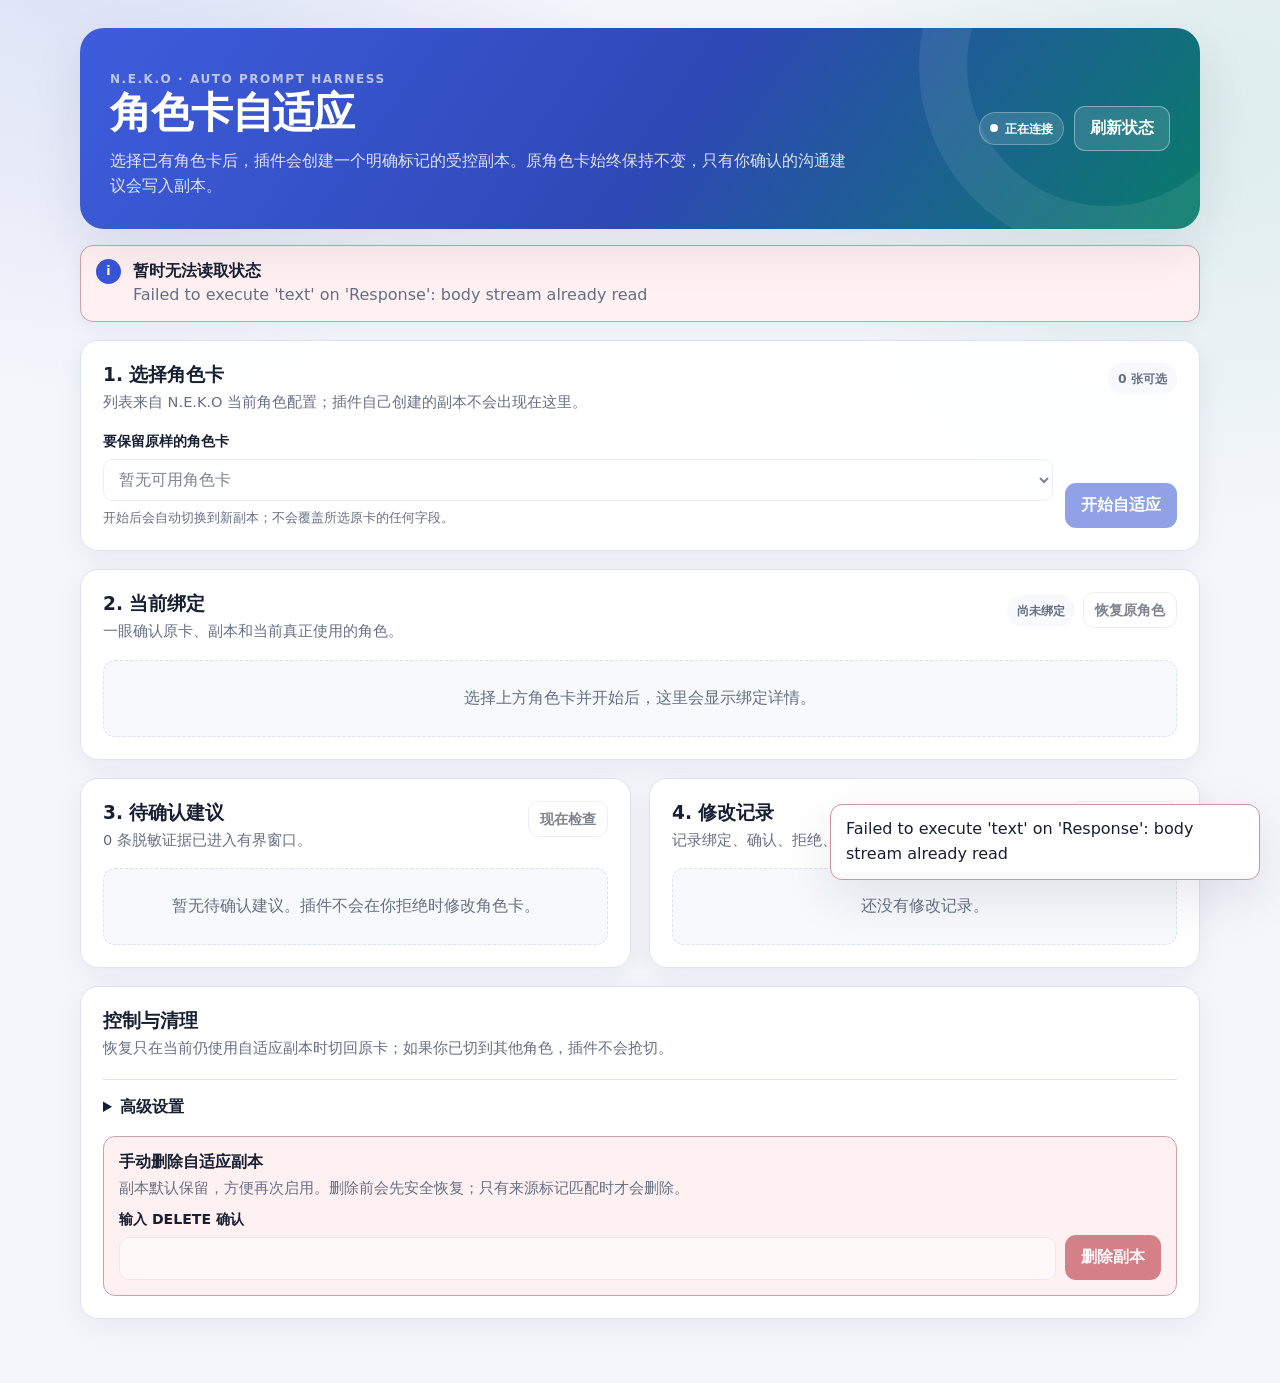
==== commit 0d83d4d6: "fix(plugin): bind auto prompt harness to character cards" ====
--- a/plugin/plugins/auto_prompt_harness/static/index.html
+++ b/plugin/plugins/auto_prompt_harness/static/index.html
@@ -3,75 +3,60 @@
 <head>
   <meta charset="utf-8">
   <meta name="viewport" content="width=device-width, initial-scale=1">
+  <meta name="color-scheme" content="light dark">
   <meta http-equiv="Content-Security-Policy" content="default-src 'none'; connect-src 'self'; script-src 'unsafe-inline'; style-src 'unsafe-inline'; img-src data:; object-src 'none'; base-uri 'none'; form-action 'none'; frame-src 'none'; worker-src 'none'">
-  <meta name="color-scheme" content="light dark">
-  <title data-i18n="app.title">Auto Prompt Harness · 偏好控制台</title>
+  <title>角色卡自适应</title>
   <style>
     :root {
       color-scheme: light;
-      --page: #f3f6fb;
-      --page-accent: #e7efff;
-      --surface: rgba(255, 255, 255, .94);
-      --surface-solid: #ffffff;
-      --surface-soft: #f7f9fd;
+      --page: #f4f6fb;
+      --surface: #ffffff;
+      --surface-soft: #f7f9fc;
       --ink: #172033;
       --muted: #667085;
-      --subtle: #98a2b3;
-      --line: #dfe5ef;
-      --line-strong: #cbd5e1;
-      --primary: #3157d5;
-      --primary-strong: #2545ad;
-      --primary-soft: #e9efff;
-      --teal: #087f72;
-      --teal-soft: #e4f6f2;
-      --warning: #a15c00;
-      --warning-soft: #fff3dc;
-      --danger: #bd2c37;
-      --danger-strong: #981b25;
+      --line: #dce3ee;
+      --primary: #3856d6;
+      --primary-hover: #2945bd;
+      --primary-soft: #edf1ff;
+      --good: #087a55;
+      --good-soft: #e9f8f1;
+      --warn: #9a5a04;
+      --warn-soft: #fff5df;
+      --danger: #b42331;
+      --danger-hover: #951c28;
       --danger-soft: #fff0f1;
-      --success: #137a4d;
-      --success-soft: #e9f8f0;
-      --shadow: 0 18px 48px rgba(26, 38, 73, .10);
-      --shadow-small: 0 7px 20px rgba(26, 38, 73, .08);
-      --radius-xl: 24px;
-      --radius-lg: 18px;
-      --radius-md: 12px;
-      --focus: 0 0 0 3px rgba(49, 87, 213, .25);
-      --mono: ui-monospace, SFMono-Regular, Menlo, Monaco, Consolas, "Liberation Mono", monospace;
-      font-family: Inter, ui-sans-serif, system-ui, -apple-system, BlinkMacSystemFont, "Segoe UI", "PingFang SC", "Microsoft YaHei", sans-serif;
+      --shadow: 0 18px 50px rgba(25, 38, 72, .10);
+      --focus: 0 0 0 3px rgba(56, 86, 214, .24);
+      --mono: ui-monospace, SFMono-Regular, Menlo, Monaco, Consolas, monospace;
+      font-family: Inter, ui-sans-serif, system-ui, -apple-system, BlinkMacSystemFont,
+        "Segoe UI", "PingFang SC", "Microsoft YaHei", sans-serif;
     }
 
     @media (prefers-color-scheme: dark) {
       :root {
         color-scheme: dark;
         --page: #101521;
-        --page-accent: #172039;
-        --surface: rgba(25, 32, 48, .95);
-        --surface-solid: #1a2131;
-        --surface-soft: #20293b;
-        --ink: #f1f5fb;
-        --muted: #b3bfd0;
-        --subtle: #8895a9;
-        --line: #354057;
-        --line-strong: #46536c;
-        --primary: #8da8ff;
-        --primary-strong: #b2c3ff;
-        --primary-soft: #27365e;
-        --teal: #67d5c5;
-        --teal-soft: #183e3b;
-        --warning: #ffc36b;
-        --warning-soft: #49351c;
-        --danger: #ff8a94;
-        --danger-strong: #ffb1b7;
-        --danger-soft: #49262b;
-        --success: #65d69d;
-        --success-soft: #183c2d;
+        --surface: #1b2231;
+        --surface-soft: #222b3d;
+        --ink: #f0f4fb;
+        --muted: #b2bdce;
+        --line: #374359;
+        --primary: #91a9ff;
+        --primary-hover: #b1c0ff;
+        --primary-soft: #28365d;
+        --good: #68d6a4;
+        --good-soft: #183c2e;
+        --warn: #ffc66d;
+        --warn-soft: #49371e;
+        --danger: #ff8b95;
+        --danger-hover: #ffb0b7;
+        --danger-soft: #49272d;
         --shadow: 0 18px 54px rgba(0, 0, 0, .28);
-        --shadow-small: 0 7px 20px rgba(0, 0, 0, .22);
       }
     }
 
     * { box-sizing: border-box; }
+    [hidden] { display: none !important; }
     html { scroll-behavior: smooth; }
     body {
       min-width: 280px;
@@ -79,41 +64,28 @@
       margin: 0;
       color: var(--ink);
       background:
-        radial-gradient(circle at 12% -8%, var(--page-accent) 0, transparent 34rem),
-        radial-gradient(circle at 92% 8%, rgba(47, 180, 163, .09) 0, transparent 28rem),
+        radial-gradient(circle at 8% -8%, rgba(77, 105, 221, .17), transparent 32rem),
+        radial-gradient(circle at 96% 8%, rgba(22, 157, 119, .10), transparent 27rem),
         var(--page);
       line-height: 1.55;
     }
+
     button, input, select, textarea { font: inherit; }
     button, select, input[type="checkbox"], input[type="range"] { cursor: pointer; }
     button:disabled, input:disabled, select:disabled, textarea:disabled {
       cursor: not-allowed;
-      opacity: .56;
+      opacity: .55;
     }
     button:focus-visible, input:focus-visible, select:focus-visible,
-    textarea:focus-visible, summary:focus-visible, a:focus-visible {
+    textarea:focus-visible, summary:focus-visible {
       outline: none;
       box-shadow: var(--focus);
     }
-    [hidden] { display: none !important; }
-
-    .skip-link {
-      position: fixed;
-      z-index: 100;
-      top: 10px;
-      left: 10px;
-      padding: 9px 13px;
-      border-radius: 9px;
-      color: #fff;
-      background: var(--primary-strong);
-      transform: translateY(-160%);
-    }
-    .skip-link:focus { transform: translateY(0); }
 
     .shell {
-      width: min(1240px, calc(100% - 32px));
+      width: min(1120px, calc(100% - 32px));
       margin: 0 auto;
-      padding: 30px 0 64px;
+      padding: 28px 0 64px;
     }
 
     .hero {
@@ -124,2255 +96,1410 @@
       align-items: center;
       overflow: hidden;
       padding: 30px;
-      border: 1px solid rgba(255, 255, 255, .55);
-      border-radius: var(--radius-xl);
-      background:
-        linear-gradient(125deg, rgba(49, 87, 213, .94), rgba(34, 69, 171, .93) 52%, rgba(8, 127, 114, .91));
+      border-radius: 24px;
       color: #fff;
+      background: linear-gradient(125deg, #3e5ddd, #2e48b5 53%, #087c69);
       box-shadow: var(--shadow);
     }
     .hero::after {
       position: absolute;
+      top: -150px;
+      right: -95px;
       width: 280px;
       height: 280px;
-      right: -90px;
-      top: -155px;
-      border: 50px solid rgba(255, 255, 255, .08);
+      border: 48px solid rgba(255, 255, 255, .08);
       border-radius: 50%;
       content: "";
     }
     .eyebrow {
-      margin: 0 0 8px;
-      font-size: .76rem;
+      margin: 0 0 7px;
+      font-size: .75rem;
       font-weight: 800;
-      letter-spacing: .14em;
-      text-transform: uppercase;
-      opacity: .82;
-    }
-    .hero h1 {
+      letter-spacing: .13em;
+      opacity: .78;
+    }
+    h1 {
       margin: 0;
-      font-size: clamp(1.7rem, 4vw, 2.75rem);
-      line-height: 1.12;
+      font-size: clamp(1.75rem, 4vw, 2.65rem);
+      line-height: 1.14;
       letter-spacing: -.035em;
     }
-    .hero-subtitle {
-      max-width: 720px;
+    .hero p {
+      max-width: 750px;
       margin: 12px 0 0;
-      color: rgba(255, 255, 255, .82);
+      color: rgba(255, 255, 255, .84);
     }
     .hero-actions {
       position: relative;
       z-index: 1;
       display: flex;
+      gap: 10px;
       align-items: center;
-      gap: 10px;
+      justify-content: flex-end;
       flex-wrap: wrap;
-      justify-content: flex-end;
-    }
-
-    .status-chip, .tag {
+    }
+
+    .button {
+      min-height: 42px;
+      padding: 9px 15px;
+      border: 1px solid transparent;
+      border-radius: 11px;
+      color: #fff;
+      background: var(--primary);
+      font-weight: 750;
+      transition: background .16s ease, transform .16s ease, border-color .16s ease;
+    }
+    .button:hover:not(:disabled) {
+      background: var(--primary-hover);
+      transform: translateY(-1px);
+    }
+    .button.secondary {
+      border-color: var(--line);
+      color: var(--ink);
+      background: var(--surface);
+    }
+    .button.secondary:hover:not(:disabled) { background: var(--surface-soft); }
+    .button.ghost {
+      border-color: rgba(255, 255, 255, .38);
+      color: #fff;
+      background: rgba(255, 255, 255, .12);
+      backdrop-filter: blur(5px);
+    }
+    .button.ghost:hover:not(:disabled) { background: rgba(255, 255, 255, .2); }
+    .button.danger { color: #fff; background: var(--danger); }
+    .button.danger:hover:not(:disabled) { background: var(--danger-hover); }
+    .button.small { min-height: 36px; padding: 6px 11px; font-size: .9rem; }
+
+    .runtime-badge, .tag {
       display: inline-flex;
+      gap: 7px;
       align-items: center;
-      gap: 7px;
       width: max-content;
       padding: 6px 10px;
       border-radius: 999px;
       font-size: .78rem;
       font-weight: 750;
-      white-space: nowrap;
-    }
-    .status-chip {
+    }
+    .runtime-badge {
       border: 1px solid rgba(255, 255, 255, .28);
       background: rgba(255, 255, 255, .13);
     }
-    .status-chip::before {
+    .runtime-badge::before {
       width: 8px;
       height: 8px;
       border-radius: 50%;
-      background: #b8c2d4;
+      background: currentColor;
       content: "";
     }
-    .status-chip[data-tone="success"]::before { background: #78f0b1; }
-    .status-chip[data-tone="warning"]::before { background: #ffd278; }
-    .status-chip[data-tone="danger"]::before { background: #ff9fa7; }
-
-    .button {
-      display: inline-flex;
-      align-items: center;
-      justify-content: center;
-      gap: 8px;
-      min-height: 40px;
-      padding: 9px 15px;
-      border: 1px solid transparent;
-      border-radius: 11px;
-      font-weight: 750;
+    .tag { color: var(--muted); background: var(--surface-soft); }
+    .tag.good { color: var(--good); background: var(--good-soft); }
+    .tag.warn { color: var(--warn); background: var(--warn-soft); }
+    .tag.bad { color: var(--danger); background: var(--danger-soft); }
+
+    .notice {
+      display: flex;
+      gap: 12px;
+      align-items: flex-start;
+      margin-top: 16px;
+      padding: 13px 15px;
+      border: 1px solid var(--line);
+      border-radius: 13px;
+      color: var(--muted);
+      background: var(--surface);
+      box-shadow: 0 5px 18px rgba(25, 38, 72, .05);
+    }
+    .notice strong { color: var(--ink); }
+    .notice.warn { border-color: color-mix(in srgb, var(--warn) 35%, var(--line)); background: var(--warn-soft); }
+    .notice.bad { border-color: color-mix(in srgb, var(--danger) 35%, var(--line)); background: var(--danger-soft); }
+    .notice-mark {
+      display: grid;
+      flex: 0 0 auto;
+      place-items: center;
+      width: 25px;
+      height: 25px;
+      border-radius: 50%;
       color: #fff;
       background: var(--primary);
-      transition: transform .15s ease, background .15s ease, border-color .15s ease;
-    }
-    .button:hover:not(:disabled) { transform: translateY(-1px); background: var(--primary-strong); }
-    .button.secondary {
-      border-color: var(--line-strong);
+      font-size: .78rem;
+      font-weight: 900;
+    }
+
+    .grid {
+      display: grid;
+      grid-template-columns: repeat(12, minmax(0, 1fr));
+      gap: 18px;
+      margin-top: 18px;
+    }
+    .card {
+      grid-column: span 12;
+      padding: 22px;
+      border: 1px solid var(--line);
+      border-radius: 18px;
+      background: color-mix(in srgb, var(--surface) 96%, transparent);
+      box-shadow: 0 8px 28px rgba(25, 38, 72, .06);
+    }
+    .card.half { grid-column: span 6; }
+    .card-header {
+      display: flex;
+      gap: 16px;
+      align-items: flex-start;
+      justify-content: space-between;
+      margin-bottom: 17px;
+    }
+    .card h2, .card h3 { margin: 0; line-height: 1.25; }
+    .card h2 { font-size: 1.16rem; }
+    .card h3 { font-size: 1rem; }
+    .card-description {
+      margin: 5px 0 0;
+      color: var(--muted);
+      font-size: .91rem;
+    }
+    .section-actions {
+      display: flex;
+      gap: 8px;
+      align-items: center;
+      flex-wrap: wrap;
+    }
+
+    .choice-row {
+      display: grid;
+      grid-template-columns: minmax(0, 1fr) auto;
+      gap: 12px;
+      align-items: end;
+    }
+    label {
+      display: block;
+      margin-bottom: 6px;
+      font-size: .88rem;
+      font-weight: 720;
+    }
+    select, input[type="text"], input[type="number"], textarea {
+      width: 100%;
+      border: 1px solid var(--line);
+      border-radius: 10px;
       color: var(--ink);
-      background: var(--surface-solid);
-    }
-    .button.secondary:hover:not(:disabled) { background: var(--surface-soft); }
-    .button.ghost {
-      border-color: rgba(255, 255, 255, .32);
-      color: #fff;
-      background: rgba(255, 255, 255, .10);
-    }
-    .button.ghost:hover:not(:disabled) { background: rgba(255, 255, 255, .18); }
-    .button.danger { background: var(--danger); }
-    .button.danger:hover:not(:disabled) { background: var(--danger-strong); }
-    .button.small { min-height: 34px; padding: 6px 11px; font-size: .82rem; }
-    .button.busy::before {
-      width: 13px;
-      height: 13px;
-      border: 2px solid currentColor;
-      border-right-color: transparent;
-      border-radius: 50%;
-      content: "";
-      animation: spin .7s linear infinite;
-    }
-    @keyframes spin { to { transform: rotate(360deg); } }
-
-    .notice-grid {
+      background: var(--surface);
+    }
+    select, input[type="text"], input[type="number"] {
+      min-height: 42px;
+      padding: 8px 11px;
+    }
+    textarea {
+      min-height: 82px;
+      padding: 10px 11px;
+      resize: vertical;
+      line-height: 1.5;
+    }
+    .help {
+      display: block;
+      margin-top: 7px;
+      color: var(--muted);
+      font-size: .82rem;
+    }
+
+    .facts {
       display: grid;
       grid-template-columns: repeat(2, minmax(0, 1fr));
-      gap: 14px;
-      margin: 18px 0;
-    }
-    .notice {
-      display: grid;
-      grid-template-columns: auto minmax(0, 1fr);
-      gap: 12px;
-      padding: 16px;
+      gap: 11px;
+      margin: 0;
+    }
+    .fact {
+      min-width: 0;
+      padding: 13px;
+      border-radius: 12px;
+      background: var(--surface-soft);
+    }
+    .fact dt {
+      margin-bottom: 4px;
+      color: var(--muted);
+      font-size: .78rem;
+    }
+    .fact dd {
+      overflow-wrap: anywhere;
+      margin: 0;
+      font-weight: 760;
+    }
+    .adaptations {
+      margin: 15px 0 0;
+      padding: 14px 14px 14px 32px;
+      border-radius: 12px;
+      background: var(--primary-soft);
+    }
+    .adaptations li + li { margin-top: 6px; }
+
+    .empty {
+      margin: 0;
+      padding: 25px 16px;
+      border: 1px dashed var(--line);
+      border-radius: 12px;
+      color: var(--muted);
+      text-align: center;
+      background: var(--surface-soft);
+    }
+    .stack { display: grid; gap: 12px; }
+    .item {
+      padding: 15px;
       border: 1px solid var(--line);
-      border-radius: var(--radius-lg);
-      background: var(--surface);
-      box-shadow: var(--shadow-small);
-    }
-    .notice-icon {
-      display: grid;
-      place-items: center;
-      width: 34px;
-      height: 34px;
-      border-radius: 11px;
-      color: var(--primary);
-      background: var(--primary-soft);
-      font-weight: 900;
-    }
-    .notice.warning .notice-icon { color: var(--warning); background: var(--warning-soft); }
-    .notice h2 { margin: 0 0 3px; font-size: .92rem; }
-    .notice p { margin: 0; color: var(--muted); font-size: .84rem; }
-
-    .panel {
-      margin-top: 18px;
-      padding: 22px;
-      border: 1px solid var(--line);
-      border-radius: var(--radius-xl);
-      background: var(--surface);
-      box-shadow: var(--shadow-small);
-    }
-    .panel-header {
+      border-radius: 13px;
+      background: var(--surface-soft);
+    }
+    .item-head {
       display: flex;
+      gap: 10px;
       align-items: flex-start;
       justify-content: space-between;
-      gap: 18px;
-      margin-bottom: 18px;
-    }
-    .panel-header h2 { margin: 0; font-size: 1.18rem; letter-spacing: -.015em; }
-    .panel-header p { margin: 4px 0 0; color: var(--muted); font-size: .88rem; }
-    .toolbar { display: flex; flex-wrap: wrap; justify-content: flex-end; gap: 8px; }
-
-    .profile-manager {
+      margin-bottom: 10px;
+    }
+    .item-title { margin: 0; font-size: .98rem; overflow-wrap: anywhere; }
+    .item-meta {
+      display: flex;
+      gap: 7px;
+      align-items: center;
+      flex-wrap: wrap;
+      color: var(--muted);
+      font-size: .79rem;
+    }
+    .item p { margin: 7px 0 0; }
+    .item-actions {
+      display: flex;
+      gap: 8px;
+      justify-content: flex-end;
+      margin-top: 10px;
+      flex-wrap: wrap;
+    }
+    .evidence {
+      margin: 10px 0 0;
+      padding: 10px 12px;
+      border-left: 3px solid var(--line);
+      color: var(--muted);
+      background: var(--surface);
+      white-space: pre-wrap;
+    }
+    .change {
       display: grid;
-      grid-template-columns: minmax(220px, .7fr) minmax(0, 1.3fr);
-      gap: 18px;
-      margin-bottom: 16px;
-      padding: 17px;
-      border: 1px solid var(--line);
-      border-radius: var(--radius-lg);
-      background: var(--surface-solid);
-    }
-    .profile-manager h3 { margin: 0; font-size: .98rem; }
-    .profile-manager-copy p { margin: 5px 0 0; color: var(--muted); font-size: .8rem; }
-    .profile-controls {
+      grid-template-columns: 68px minmax(0, 1fr);
+      gap: 12px;
+    }
+    .change-time { color: var(--muted); font-size: .78rem; }
+    .change-body { min-width: 0; }
+    .change-body p { margin: 2px 0 0; overflow-wrap: anywhere; }
+    .diff {
       display: grid;
-      grid-template-columns: minmax(220px, 1fr) minmax(320px, 1.35fr);
-      gap: 14px;
-      align-items: end;
-    }
-    .profile-create-form {
+      grid-template-columns: repeat(2, minmax(0, 1fr));
+      gap: 8px;
+      margin-top: 9px;
+    }
+    .diff div {
+      padding: 9px;
+      border-radius: 9px;
+      background: var(--surface);
+      white-space: pre-wrap;
+      overflow-wrap: anywhere;
+      font-size: .82rem;
+    }
+    .diff strong { display: block; margin-bottom: 4px; color: var(--muted); }
+
+    details {
+      border-top: 1px solid var(--line);
+      margin-top: 19px;
+      padding-top: 15px;
+    }
+    summary {
+      width: max-content;
+      border-radius: 8px;
+      font-weight: 760;
+      cursor: pointer;
+    }
+    .settings-grid {
+      display: grid;
+      grid-template-columns: repeat(2, minmax(0, 1fr));
+      gap: 13px 18px;
+      margin-top: 16px;
+    }
+    .toggle {
+      display: flex;
+      gap: 10px;
+      align-items: flex-start;
+      margin: 0;
+      padding: 11px;
+      border-radius: 10px;
+      background: var(--surface-soft);
+    }
+    .toggle input { flex: 0 0 auto; margin-top: 4px; }
+    .toggle span { font-weight: 700; }
+    .toggle small { display: block; color: var(--muted); font-weight: 400; }
+    .settings-actions {
+      display: flex;
+      gap: 8px;
+      justify-content: flex-end;
+      margin-top: 14px;
+    }
+    .danger-zone {
+      margin-top: 16px;
+      padding: 15px;
+      border: 1px solid color-mix(in srgb, var(--danger) 35%, var(--line));
+      border-radius: 12px;
+      background: var(--danger-soft);
+    }
+    .danger-row {
       display: grid;
       grid-template-columns: minmax(0, 1fr) auto;
       gap: 9px;
       align-items: end;
-    }
-    .profile-create-form .field-help { grid-column: 1 / -1; }
-    .profile-error { grid-column: 1 / -1; margin-top: 0; }
-    .persistence-warning {
-      display: grid;
-      grid-template-columns: auto minmax(0, 1fr);
-      gap: 10px;
-      margin-bottom: 16px;
-      padding: 12px 14px;
-      border: 1px solid color-mix(in srgb, var(--danger) 32%, var(--line));
-      border-radius: 11px;
-      color: var(--danger);
-      background: var(--danger-soft);
-      font-size: .8rem;
-    }
-    .persistence-warning strong { display: block; }
-    .persistence-warning span { display: block; margin-top: 2px; color: var(--muted); }
-
-    .stats-grid {
-      display: grid;
-      grid-template-columns: repeat(5, minmax(0, 1fr));
-      gap: 11px;
-    }
-    .stat {
-      min-width: 0;
-      padding: 15px;
-      border: 1px solid var(--line);
-      border-radius: var(--radius-md);
-      background: var(--surface-soft);
-    }
-    .stat-label { display: block; color: var(--muted); font-size: .77rem; }
-    .stat-value {
-      display: block;
-      overflow: hidden;
-      margin-top: 5px;
-      font-size: 1.35rem;
-      font-weight: 820;
-      line-height: 1.15;
-      text-overflow: ellipsis;
-    }
-
-    .dashboard-grid {
-      display: grid;
-      grid-template-columns: minmax(0, 1.2fr) minmax(300px, .8fr);
-      gap: 16px;
-      margin-top: 16px;
-    }
-    .subpanel {
-      min-width: 0;
-      padding: 17px;
-      border: 1px solid var(--line);
-      border-radius: var(--radius-lg);
-      background: var(--surface-solid);
-    }
-    .subpanel h3 { margin: 0; font-size: .98rem; }
-    .subpanel-head {
-      display: flex;
-      align-items: center;
-      justify-content: space-between;
-      gap: 12px;
-      margin-bottom: 11px;
-    }
-    .hint { color: var(--muted); font-size: .8rem; }
-    .exact-preview {
-      min-height: 188px;
-      max-height: 360px;
-      margin: 0;
-      overflow: auto;
-      padding: 15px;
-      border: 1px solid var(--line-strong);
-      border-radius: var(--radius-md);
-      color: var(--ink);
-      background: var(--surface-soft);
-      font: .78rem/1.65 var(--mono);
-      white-space: pre-wrap;
-      overflow-wrap: anywhere;
-    }
-    .empty {
-      margin: 12px 0 0;
-      padding: 18px;
-      border: 1px dashed var(--line-strong);
-      border-radius: var(--radius-md);
-      color: var(--muted);
-      text-align: center;
-      background: var(--surface-soft);
-    }
-
-    .preference-list { display: grid; gap: 10px; }
-    .preference-row {
-      display: grid;
-      grid-template-columns: minmax(140px, .75fr) minmax(160px, 1fr) minmax(150px, .85fr) auto;
-      gap: 12px;
-      align-items: center;
-      padding: 13px;
-      border: 1px solid var(--line);
-      border-radius: var(--radius-md);
-      background: var(--surface-soft);
-    }
-    .preference-name { min-width: 0; }
-    .preference-name strong, .preference-name span { display: block; overflow-wrap: anywhere; }
-    .preference-name span { color: var(--muted); font-size: .76rem; }
-    .preference-value { font-weight: 750; overflow-wrap: anywhere; }
-    .confidence { min-width: 0; }
-    .confidence-label {
-      display: flex;
-      justify-content: space-between;
-      gap: 8px;
-      color: var(--muted);
-      font-size: .75rem;
-    }
-    progress {
-      width: 100%;
-      height: 7px;
-      border: none;
-      border-radius: 999px;
-      overflow: hidden;
-      background: var(--line);
-    }
-    progress::-webkit-progress-bar { background: var(--line); border-radius: 999px; }
-    progress::-webkit-progress-value {
-      border-radius: 999px;
-      background: linear-gradient(90deg, var(--primary), var(--teal));
-    }
-    progress::-moz-progress-bar {
-      border-radius: 999px;
-      background: linear-gradient(90deg, var(--primary), var(--teal));
-    }
-    .row-actions { display: flex; gap: 6px; justify-content: flex-end; }
-    .tag { padding: 3px 8px; color: var(--primary); background: var(--primary-soft); }
-    .tag.manual { color: var(--teal); background: var(--teal-soft); }
-    .tag.locked { color: var(--warning); background: var(--warning-soft); }
-
-    .changes-list {
-      display: grid;
-      gap: 8px;
-      max-height: 392px;
-      overflow: auto;
-    }
-    .change-row {
-      display: grid;
-      grid-template-columns: auto minmax(0, 1fr) auto;
-      gap: 10px;
-      align-items: center;
-      padding: 10px 0;
-      border-bottom: 1px solid var(--line);
-    }
-    .change-row:last-child { border-bottom: none; }
-    .change-dot {
-      width: 9px;
-      height: 9px;
-      border-radius: 50%;
-      background: var(--primary);
-    }
-    .change-main strong { display: block; font-size: .84rem; }
-    .change-main span, .change-time { color: var(--muted); font-size: .74rem; }
-
-    .form-grid {
-      display: grid;
-      grid-template-columns: repeat(3, minmax(0, 1fr));
-      gap: 15px;
-    }
-    .field { min-width: 0; }
-    .field.span-2 { grid-column: span 2; }
-    .field.span-3 { grid-column: 1 / -1; }
-    .field label, .field-label {
-      display: block;
-      margin-bottom: 6px;
-      font-size: .82rem;
-      font-weight: 750;
-    }
-    .field-help {
-      display: block;
-      margin-top: 5px;
-      color: var(--muted);
-      font-size: .73rem;
-    }
-    input[type="text"], input[type="number"], select, textarea {
-      width: 100%;
-      min-height: 42px;
-      padding: 9px 11px;
-      border: 1px solid var(--line-strong);
-      border-radius: 10px;
-      color: var(--ink);
-      background: var(--surface-solid);
-    }
-    textarea { min-height: 118px; resize: vertical; }
-    input[type="range"] { width: 100%; accent-color: var(--primary); }
-    .range-line {
-      display: grid;
-      grid-template-columns: minmax(0, 1fr) 64px;
-      gap: 10px;
-      align-items: center;
-    }
-    .range-output {
-      padding: 5px 7px;
-      border-radius: 8px;
-      color: var(--primary);
-      background: var(--primary-soft);
-      font: 750 .77rem var(--mono);
-      text-align: center;
-    }
-    .switch-field {
-      display: flex;
-      align-items: flex-start;
-      gap: 10px;
-      min-height: 42px;
-      padding: 10px 11px;
-      border: 1px solid var(--line);
-      border-radius: 10px;
-      background: var(--surface-soft);
-    }
-    .switch-field input { width: 18px; height: 18px; margin: 2px 0 0; accent-color: var(--primary); }
-    .switch-field strong { display: block; font-size: .82rem; }
-    .switch-field span { display: block; margin-top: 2px; color: var(--muted); font-size: .73rem; }
-    .form-actions { display: flex; justify-content: flex-end; gap: 9px; margin-top: 18px; flex-wrap: wrap; }
-    .form-error {
       margin-top: 10px;
-      padding: 10px 12px;
-      border-radius: 10px;
-      color: var(--danger);
-      background: var(--danger-soft);
-      font-size: .82rem;
-    }
-
-    .workspace-grid {
-      display: grid;
-      grid-template-columns: repeat(2, minmax(0, 1fr));
-      gap: 18px;
-    }
-    .analysis-result {
-      margin-top: 14px;
-      padding-top: 14px;
-      border-top: 1px solid var(--line);
-    }
-    .result-list { display: flex; flex-wrap: wrap; gap: 7px; margin: 9px 0; }
-    .mini-preview {
-      max-height: 220px;
-      overflow: auto;
-      margin: 9px 0 0;
-      padding: 12px;
-      border-radius: 10px;
-      color: var(--ink);
-      background: var(--surface-soft);
-      font: .75rem/1.55 var(--mono);
-      white-space: pre-wrap;
-      overflow-wrap: anywhere;
-    }
-
-    .privacy-grid {
-      display: grid;
-      grid-template-columns: repeat(4, minmax(0, 1fr));
-      gap: 11px;
-    }
-    .privacy-card {
-      padding: 15px;
-      border: 1px solid var(--line);
-      border-radius: var(--radius-md);
-      background: var(--surface-soft);
-    }
-    .privacy-card strong { display: block; margin-bottom: 5px; font-size: .84rem; }
-    .privacy-card p { margin: 0; color: var(--muted); font-size: .76rem; }
-
-    .danger-panel { border-color: color-mix(in srgb, var(--danger) 30%, var(--line)); }
-    .danger-box {
-      display: grid;
-      grid-template-columns: minmax(0, 1fr) minmax(220px, 380px);
-      gap: 20px;
-      align-items: end;
-    }
-    .danger-copy h2 { margin: 0; color: var(--danger); font-size: 1.05rem; }
-    .danger-copy p { margin: 6px 0 0; color: var(--muted); font-size: .84rem; }
-
-    .observation-bar {
-      display: flex;
-      align-items: center;
-      gap: 10px;
-      margin-top: 14px;
-      padding: 11px 13px;
-      border-radius: 11px;
-      color: var(--warning);
-      background: var(--warning-soft);
-      font-size: .78rem;
     }
 
     .toast {
       position: fixed;
-      z-index: 90;
-      right: 18px;
-      bottom: 18px;
-      width: min(390px, calc(100% - 36px));
-      padding: 12px 14px;
+      z-index: 20;
+      right: 20px;
+      bottom: 20px;
+      max-width: min(430px, calc(100% - 40px));
+      padding: 12px 15px;
       border: 1px solid var(--line);
       border-radius: 12px;
       color: var(--ink);
-      background: var(--surface-solid);
-      box-shadow: var(--shadow);
-    }
-    .toast[data-tone="success"] { border-color: var(--success); background: var(--success-soft); }
-    .toast[data-tone="error"] { border-color: var(--danger); background: var(--danger-soft); }
-    .toast[data-tone="warning"] { border-color: var(--warning); background: var(--warning-soft); }
-
-    .boot {
-      display: grid;
-      place-items: center;
-      min-height: 70vh;
-      padding: 30px;
-    }
-    .boot-card {
-      width: min(470px, 100%);
-      padding: 28px;
-      border: 1px solid var(--line);
-      border-radius: var(--radius-xl);
-      text-align: center;
       background: var(--surface);
       box-shadow: var(--shadow);
     }
-    .loader {
-      width: 34px;
-      height: 34px;
-      margin: 0 auto 15px;
-      border: 3px solid var(--line);
-      border-right-color: var(--primary);
-      border-radius: 50%;
-      animation: spin .8s linear infinite;
-    }
-    .boot-card h1 { margin: 0; font-size: 1.1rem; }
-    .boot-card p { margin: 7px 0 0; color: var(--muted); font-size: .84rem; }
-    .boot-actions { margin-top: 16px; }
-
-    dialog {
-      width: min(500px, calc(100% - 28px));
-      padding: 0;
-      border: 1px solid var(--line);
-      border-radius: var(--radius-lg);
-      color: var(--ink);
-      background: var(--surface-solid);
-      box-shadow: var(--shadow);
-    }
-    dialog::backdrop { background: rgba(11, 17, 30, .58); backdrop-filter: blur(3px); }
-    .dialog-body { padding: 22px; }
-    .dialog-body h2 { margin: 0; font-size: 1.1rem; }
-    .dialog-body p { margin: 9px 0 0; color: var(--muted); }
-    .dialog-body .field { margin-top: 16px; }
-    .dialog-body textarea {
-      min-height: 220px;
-      resize: vertical;
-      font-family: var(--mono);
-      font-size: .78rem;
-    }
-    .dialog-actions {
-      display: flex;
-      justify-content: flex-end;
-      gap: 9px;
-      padding: 14px 22px;
-      border-top: 1px solid var(--line);
-      background: var(--surface-soft);
-    }
-
-    @media (max-width: 980px) {
-      .stats-grid { grid-template-columns: repeat(3, minmax(0, 1fr)); }
-      .dashboard-grid, .danger-box, .profile-manager { grid-template-columns: 1fr; }
-      .privacy-grid { grid-template-columns: repeat(2, minmax(0, 1fr)); }
-      .preference-row { grid-template-columns: minmax(130px, .7fr) minmax(150px, 1fr) auto; }
-      .confidence { grid-column: 1 / 3; }
-    }
-    @media (max-width: 720px) {
-      .shell { width: min(100% - 20px, 1240px); padding-top: 10px; }
-      .hero { grid-template-columns: 1fr; padding: 22px; border-radius: 20px; }
+    .toast.good { border-color: color-mix(in srgb, var(--good) 42%, var(--line)); }
+    .toast.bad { border-color: color-mix(in srgb, var(--danger) 42%, var(--line)); }
+
+    @media (max-width: 800px) {
+      .hero { grid-template-columns: 1fr; }
       .hero-actions { justify-content: flex-start; }
-      .notice-grid, .workspace-grid { grid-template-columns: 1fr; }
-      .panel { padding: 17px; border-radius: 19px; }
-      .panel-header { flex-direction: column; }
-      .toolbar { justify-content: flex-start; }
-      .stats-grid { grid-template-columns: repeat(2, minmax(0, 1fr)); }
-      .form-grid { grid-template-columns: 1fr; }
-      .field.span-2, .field.span-3 { grid-column: auto; }
-      .privacy-grid { grid-template-columns: 1fr; }
-      .profile-controls, .profile-create-form { grid-template-columns: 1fr; }
-      .profile-create-form .field-help { grid-column: auto; }
-      .preference-row { grid-template-columns: 1fr; }
-      .confidence { grid-column: auto; }
-      .row-actions { justify-content: flex-start; }
-    }
-    @media (max-width: 430px) {
-      .stats-grid { grid-template-columns: 1fr; }
-      .button { width: 100%; }
-      .toolbar, .hero-actions, .form-actions, .dialog-actions { width: 100%; }
-      .toolbar .button, .hero-actions .button, .form-actions .button, .dialog-actions .button { flex: 1 1 100%; }
-    }
-    @media (prefers-reduced-motion: reduce) {
-      *, *::before, *::after { scroll-behavior: auto !important; animation-duration: .001ms !important; transition-duration: .001ms !important; }
+      .card.half { grid-column: span 12; }
+    }
+    @media (max-width: 580px) {
+      .shell { width: min(100% - 20px, 1120px); padding-top: 10px; }
+      .hero, .card { padding: 18px; border-radius: 16px; }
+      .choice-row, .danger-row, .facts, .settings-grid, .diff { grid-template-columns: 1fr; }
+      .choice-row .button, .danger-row .button { width: 100%; }
+      .card-header { align-items: stretch; flex-direction: column; }
+      .section-actions { justify-content: flex-start; }
     }
   </style>
 </head>
 <body>
-  <a class="skip-link" href="#main" data-i18n="app.skip">跳到主要内容</a>
-  <div id="toast" class="toast" role="status" aria-live="polite" hidden></div>
-
-  <section id="boot" class="boot" aria-live="polite">
-    <div class="boot-card">
-      <div id="boot-loader" class="loader" aria-hidden="true"></div>
-      <h1 id="boot-title" data-i18n="boot.loading_title">正在读取本地偏好档案</h1>
-      <p id="boot-message" data-i18n="boot.loading_body">连接插件运行入口并加载安全状态，请稍候。</p>
-      <div id="boot-actions" class="boot-actions" hidden>
-        <button id="retry-button" class="button" type="button" data-i18n="action.retry">重试</button>
+  <div class="shell">
+    <header class="hero">
+      <div>
+        <p class="eyebrow">N.E.K.O · AUTO PROMPT HARNESS</p>
+        <h1>角色卡自适应</h1>
+        <p>选择已有角色卡后，插件会创建一个明确标记的受控副本。原角色卡始终保持不变，只有你确认的沟通建议会写入副本。</p>
+      </div>
+      <div class="hero-actions">
+        <span id="runtime-badge" class="runtime-badge">正在连接</span>
+        <button id="refresh-button" class="button ghost" type="button">刷新状态</button>
+      </div>
+    </header>
+
+    <div id="status-notice" class="notice" role="status" aria-live="polite">
+      <span class="notice-mark" aria-hidden="true">i</span>
+      <div>
+        <strong id="status-title">正在读取角色卡</strong>
+        <div id="status-message">请稍候。</div>
       </div>
     </div>
-  </section>
-
-  <div id="app" class="shell" hidden>
-    <header class="hero">
-      <div>
-        <p class="eyebrow" data-i18n="app.eyebrow">LOCAL · BOUNDED · TRANSPARENT</p>
-        <h1 data-i18n="app.title">Auto Prompt Harness · 偏好控制台</h1>
-        <p class="hero-subtitle" data-i18n="app.subtitle">只学习明确、稳定的表达偏好，并展示插件将尝试排队的每一行低优先级提示。</p>
-      </div>
-      <div class="hero-actions">
-        <span id="runtime-status" class="status-chip" data-tone="warning" data-i18n="status.loading">加载中</span>
-        <button id="refresh-button" class="button ghost" type="button" data-i18n="action.refresh">刷新</button>
-      </div>
-    </header>
-
-    <div class="notice-grid">
-      <article class="notice">
-        <span class="notice-icon" aria-hidden="true">i</span>
-        <div>
-          <h2 data-i18n="boundary.title">能力边界</h2>
-          <p data-i18n="boundary.body">插件不修改系统提示词、角色人设或宿主长期记忆 API。它只会排队一段模型可读、不能覆盖更高优先级规则的低优先级偏好提示；模型消费后，已读上下文可能保留在会话历史。</p>
+
+    <main id="app" class="grid" hidden>
+      <section class="card" aria-labelledby="choose-title">
+        <div class="card-header">
+          <div>
+            <h2 id="choose-title">1. 选择角色卡</h2>
+            <p class="card-description">列表来自 N.E.K.O 当前角色配置；插件自己创建的副本不会出现在这里。</p>
+          </div>
+          <span id="character-count" class="tag">0 张可选</span>
         </div>
-      </article>
-      <article class="notice warning">
-        <span class="notice-icon" aria-hidden="true">2s</span>
-        <div>
-          <h2 data-i18n="timing.title">当前时序</h2>
-          <p data-i18n="timing.body">宿主通常每 2 秒轮询，单轮最多检查 256 条；提示一般从下一轮或更晚生效。面板创建绝不验证路由；管理注入要求当前进程最近 5 分钟内见过真实聊天。重启后的加盐指纹只检测碰撞，不恢复路由；目标在观察后消失时宿主仍可能回退到其他活动会话。计数只代表排队尝试。</p>
+        <div class="choice-row">
+          <div>
+            <label for="character-selector">要保留原样的角色卡</label>
+            <select id="character-selector">
+              <option value="">暂无可用角色卡</option>
+            </select>
+            <span class="help">开始后会自动切换到新副本；不会覆盖所选原卡的任何字段。</span>
+          </div>
+          <button id="start-adaptation-button" class="button" type="button">开始自适应</button>
         </div>
-      </article>
-    </div>
-
-    <main id="main">
-      <section class="panel" aria-labelledby="dashboard-title">
-        <div class="panel-header">
+      </section>
+
+      <section class="card" aria-labelledby="binding-title">
+        <div class="card-header">
           <div>
-            <h2 id="dashboard-title" data-i18n="dashboard.title">当前档案</h2>
-            <p data-i18n="dashboard.description">状态、证据与插件将尝试排队的精确提示正文。</p>
+            <h2 id="binding-title">2. 当前绑定</h2>
+            <p class="card-description">一眼确认原卡、副本和当前真正使用的角色。</p>
           </div>
-          <div class="toolbar">
-            <button id="adaptation-button" class="button secondary" type="button" data-i18n="action.pause">暂停当前档案</button>
-            <button id="export-button" class="button secondary" type="button" data-i18n="action.export">导出安全 JSON</button>
-            <button id="import-button" class="button secondary" type="button" data-i18n="action.import">导入安全 JSON</button>
+          <div class="section-actions">
+            <span id="binding-effective" class="tag">尚未绑定</span>
+            <button id="resume-button" class="button small" type="button" hidden>重新启用副本</button>
+            <button id="restore-original-button" class="button secondary small" type="button" disabled>恢复原角色</button>
           </div>
         </div>
-
-        <section class="profile-manager" aria-labelledby="profile-title">
-          <div class="profile-manager-copy">
-            <h3 id="profile-title" data-i18n="profile.title">选择本地档案</h3>
-            <p data-i18n="profile.description">面板只显示不透明的假名标识；先明确选择档案，再进行查看、编辑、导出或重置。</p>
-          </div>
-          <div class="profile-controls">
-            <div class="field">
-              <label for="profile-selector" data-i18n="profile.selector">当前档案</label>
-              <select id="profile-selector" aria-describedby="profile-selector-help">
-                <option value="" data-i18n="profile.none">尚未选择档案</option>
-              </select>
-              <span id="profile-selector-help" class="field-help" data-i18n="profile.help">标识由插件生成，不能反推出用户名；状态来自本地存储快照。</span>
+        <div id="binding-empty" class="empty">选择上方角色卡并开始后，这里会显示绑定详情。</div>
+        <div id="binding-details" hidden>
+          <dl class="facts">
+            <div class="fact">
+              <dt>原角色卡</dt>
+              <dd id="original-name">—</dd>
             </div>
-            <form id="profile-create-form" class="profile-create-form" novalidate>
-              <div class="field">
-                <label for="profile-character" data-i18n="profile.character">本地猫娘名称</label>
-                <input id="profile-character" type="text" minlength="1" maxlength="80" autocomplete="off" required data-i18n-placeholder="profile.character_placeholder" placeholder="例如：小铃">
-              </div>
-              <button id="profile-create-button" class="button" type="submit" data-i18n="action.create_profile">创建空档案</button>
-              <span class="field-help" data-i18n="profile.create_help">输入的名称只用于派生并选择本地伪匿名档案，绝不会验证或建立提示路由；管理注入必须等当前进程在最近 5 分钟内见到该猫娘的真实聊天。它不是用户姓名，也不会进入安全导出。</span>
-              <p id="profile-error" class="form-error profile-error" role="alert" hidden></p>
-            </form>
-          </div>
-        </section>
-
-        <div id="persistence-warning" class="persistence-warning" role="alert" hidden>
-          <span aria-hidden="true">!</span>
-          <div>
-            <strong data-i18n="persistence.degraded_title">本地存储暂不可用</strong>
-            <span data-i18n="persistence.degraded_body">面板处于只读降级状态。不会学习、推送或接受持久化修改；示例分析仍可在本地运行。</span>
+            <div class="fact">
+              <dt>自适应副本</dt>
+              <dd id="overlay-name">—</dd>
+            </div>
+            <div class="fact">
+              <dt>当前角色</dt>
+              <dd id="current-character">—</dd>
+            </div>
+            <div class="fact">
+              <dt>基础提示词指纹</dt>
+              <dd id="base-fingerprint">—</dd>
+            </div>
+          </dl>
+          <ul id="active-adaptations" class="adaptations"></ul>
+          <p id="no-active-adaptations" class="help">目前还没有已批准的自适应内容。</p>
+          <div id="binding-warning" class="notice warn" hidden>
+            <span class="notice-mark" aria-hidden="true">!</span>
+            <div>
+              <strong>需要人工检查</strong>
+              <div id="binding-warning-message"></div>
+            </div>
           </div>
         </div>
-
-        <div class="stats-grid" aria-label="Aggregate statistics">
-          <div class="stat">
-            <span class="stat-label" data-i18n="stat.profile_status">档案状态</span>
-            <strong id="stat-profile-status" class="stat-value">—</strong>
+      </section>
+
+      <section class="card half" aria-labelledby="proposal-title">
+        <div class="card-header">
+          <div>
+            <h2 id="proposal-title">3. 待确认建议</h2>
+            <p class="card-description"><span id="evidence-count">0</span> 条脱敏证据已进入有界窗口。</p>
           </div>
-          <div class="stat">
-            <span class="stat-label" data-i18n="stat.profile_count">本地档案数</span>
-            <strong id="stat-profile-count" class="stat-value">0</strong>
+          <button id="reflect-button" class="button secondary small" type="button">现在检查</button>
+        </div>
+        <div id="proposal-list" class="stack"></div>
+        <p id="proposal-empty" class="empty">暂无待确认建议。插件不会在你拒绝时修改角色卡。</p>
+      </section>
+
+      <section class="card half" aria-labelledby="history-title">
+        <div class="card-header">
+          <div>
+            <h2 id="history-title">4. 修改记录</h2>
+            <p class="card-description">记录绑定、确认、拒绝、回滚和恢复操作。</p>
           </div>
-          <div class="stat">
-            <span class="stat-label" data-i18n="stat.preference_count">生效偏好</span>
-            <strong id="stat-preference-count" class="stat-value">0</strong>
-          </div>
-          <div class="stat">
-            <span class="stat-label" data-i18n="stat.messages_seen">已观察消息</span>
-            <strong id="stat-messages-seen" class="stat-value">0</strong>
-          </div>
-          <div class="stat">
-            <span class="stat-label" data-i18n="stat.injections">提示排队尝试</span>
-            <strong id="stat-injections" class="stat-value">0</strong>
+          <button id="rollback-button" class="button secondary small" type="button" disabled>回滚上次修改</button>
+        </div>
+        <div id="history-list" class="stack"></div>
+        <p id="history-empty" class="empty">还没有修改记录。</p>
+      </section>
+
+      <section class="card" aria-labelledby="control-title">
+        <div class="card-header">
+          <div>
+            <h2 id="control-title">控制与清理</h2>
+            <p class="card-description">恢复只在当前仍使用自适应副本时切回原卡；如果你已切到其他角色，插件不会抢切。</p>
           </div>
         </div>
 
-        <div id="observation-bar" class="observation-bar">
-          <strong data-i18n="observation.label">观察链路</strong>
-          <span id="observation-text">—</span>
-        </div>
-
-        <div class="dashboard-grid">
-          <article class="subpanel">
-            <div class="subpanel-head">
+        <details>
+          <summary>高级设置</summary>
+          <form id="settings-form">
+            <div class="settings-grid">
+              <label class="toggle">
+                <input id="setting-learning" type="checkbox">
+                <span>收集脱敏证据<small>关闭后停止接收新的沟通偏好证据。</small></span>
+              </label>
+              <label class="toggle">
+                <input id="setting-automatic" type="checkbox">
+                <span>自动生成建议<small>达到证据条数后尝试生成一条待确认建议。</small></span>
+              </label>
+              <label class="toggle">
+                <input id="setting-auto-apply" type="checkbox">
+                <span>自动批准低风险建议<small>默认关闭；开启前请确认你接受自动写入受控副本。</small></span>
+              </label>
+              <label class="toggle">
+                <input id="setting-show-evidence" type="checkbox">
+                <span>显示脱敏摘录<small>只影响面板展示，不恢复原始聊天内容。</small></span>
+              </label>
               <div>
-                <h3 data-i18n="guidance.title">精确提示预览</h3>
-                <span class="hint" data-i18n="guidance.help">这是插件尝试排队的精确正文；排队不证明模型已经读取，宿主也可能在外层添加本地化信封。</span>
+                <label for="setting-threshold">生成建议所需证据条数</label>
+                <input id="setting-threshold" type="number" min="1" max="12" step="1">
               </div>
-              <span id="guidance-state" class="tag">—</span>
+              <div>
+                <label for="setting-window">证据窗口大小</label>
+                <input id="setting-window" type="number" min="2" max="12" step="1">
+              </div>
+              <div>
+                <label for="setting-confidence">自动批准最低置信度</label>
+                <input id="setting-confidence" type="number" min="0.5" max="0.95" step="0.05">
+              </div>
             </div>
-            <pre id="guidance-preview" class="exact-preview" tabindex="0" aria-label="Exact guidance preview"></pre>
-            <p id="guidance-empty" class="empty" data-i18n="guidance.empty" hidden>当前没有达到阈值的提示，因此不会尝试排队正文。</p>
-          </article>
-
-          <article class="subpanel">
-            <div class="subpanel-head">
-              <h3 data-i18n="changes.title">最近变化</h3>
-              <span id="changes-count" class="tag">0</span>
+            <div class="settings-actions">
+              <button id="reset-settings-button" class="button secondary small" type="button">恢复默认设置</button>
+              <button id="save-settings-button" class="button small" type="submit">保存设置</button>
             </div>
-            <div id="changes-list" class="changes-list"></div>
-            <p id="changes-empty" class="empty" data-i18n="changes.empty">还没有偏好变化。</p>
-          </article>
-        </div>
-
-        <article class="subpanel" style="margin-top:16px">
-          <div class="subpanel-head">
+          </form>
+        </details>
+
+        <div id="orphan-cleanup" class="danger-zone" hidden>
+          <h3>清理未绑定的受控副本</h3>
+          <p class="card-description">这些角色卡带有本插件来源标记，但无法与当前绑定唯一对应。请选择明确名称后手动删除；当前正在使用的角色不会被删除。</p>
+          <div class="danger-row">
             <div>
-              <h3 data-i18n="preferences.title">生效偏好</h3>
-              <span class="hint" data-i18n="preferences.help">手动值优先；锁定值不会被自动推断更新。</span>
+              <label for="orphan-selector">未绑定副本</label>
+              <select id="orphan-selector"></select>
             </div>
-          </div>
-          <div id="preference-list" class="preference-list"></div>
-          <p id="preferences-empty" class="empty" data-i18n="preferences.empty">暂时没有达到阈值的偏好。可以添加手动偏好，或等待更多明确证据。</p>
-        </article>
-      </section>
-
-      <section class="panel" aria-labelledby="settings-title">
-        <div class="panel-header">
-          <div>
-            <h2 id="settings-title" data-i18n="settings.title">推断与存储设置</h2>
-            <p data-i18n="settings.description">设置会经后端验证，并在本地存储可用时保存；TTL 不会短于衰减窗口。</p>
+            <div>
+              <label for="orphan-confirmation">输入 DELETE 确认</label>
+              <input id="orphan-confirmation" type="text" maxlength="6" autocomplete="off" spellcheck="false">
+            </div>
+            <button id="delete-orphan-button" class="button danger" type="button" disabled>删除所选副本</button>
           </div>
         </div>
-        <form id="settings-form" novalidate>
-          <div class="form-grid">
-            <label class="switch-field">
-              <input id="setting-adaptation" name="adaptation_enabled" type="checkbox">
-              <span>
-                <strong data-i18n="settings.adaptation">全局启用自适应</strong>
-                <span data-i18n="settings.adaptation_help">关闭后不学习，也不尝试排队偏好提示。</span>
-              </span>
-            </label>
-            <label class="switch-field">
-              <input id="setting-injection" name="injection_enabled" type="checkbox">
-              <span>
-                <strong data-i18n="settings.injection">启用隐藏提示排队</strong>
-                <span data-i18n="settings.injection_help">仍可学习和查看档案，但不尝试排队模型可读提示。</span>
-              </span>
-            </label>
-            <label class="switch-field">
-              <input id="setting-debug" name="debug_excerpts" type="checkbox">
-              <span>
-                <strong data-i18n="settings.debug">保存调试证据摘要</strong>
-                <span data-i18n="settings.debug_help">显式选择加入；只记录规范化的维度与枚举值，最多 5 条、每条 120 字符，默认关闭。</span>
-              </span>
-            </label>
-
-            <div class="field">
-              <label for="setting-sensitivity" data-i18n="settings.sensitivity">推断灵敏度</label>
-              <select id="setting-sensitivity" name="sensitivity">
-                <option value="conservative" data-i18n="option.conservative">保守</option>
-                <option value="balanced" data-i18n="option.balanced">平衡</option>
-                <option value="responsive" data-i18n="option.responsive">响应更快</option>
-              </select>
+
+        <div class="danger-zone">
+          <h3>手动删除自适应副本</h3>
+          <p class="card-description">副本默认保留，方便再次启用。删除前会先安全恢复；只有来源标记匹配时才会删除。</p>
+          <div class="danger-row">
+            <div>
+              <label for="delete-confirmation">输入 DELETE 确认</label>
+              <input id="delete-confirmation" type="text" maxlength="6" autocomplete="off" spellcheck="false">
             </div>
-            <div class="field">
-              <label for="setting-min-evidence" data-i18n="settings.minimum_evidence">最小证据数</label>
-              <input id="setting-min-evidence" name="minimum_evidence" type="number" min="1" max="10" step="1" inputmode="numeric">
-            </div>
-            <div class="field">
-              <label for="setting-min-confidence" data-i18n="settings.minimum_confidence">最小置信度</label>
-              <div class="range-line">
-                <input id="setting-min-confidence" name="minimum_confidence" type="range" min="0.5" max="0.95" step="0.01">
-                <output id="confidence-output" class="range-output" for="setting-min-confidence">—</output>
-              </div>
-            </div>
-
-            <div class="field">
-              <label for="setting-decay" data-i18n="settings.decay_days">弱证据半衰期（天）</label>
-              <input id="setting-decay" name="decay_days" type="number" min="1" max="365" step="1" inputmode="numeric">
-            </div>
-            <div class="field">
-              <label for="setting-ttl" data-i18n="settings.ttl_days">档案 TTL（天）</label>
-              <input id="setting-ttl" name="ttl_days" type="number" min="7" max="730" step="1" inputmode="numeric">
-            </div>
-            <div class="field">
-              <label for="setting-cooldown" data-i18n="settings.cooldown_seconds">提示冷却（秒）</label>
-              <input id="setting-cooldown" name="cooldown_seconds" type="number" min="0" max="86400" step="1" inputmode="numeric">
-            </div>
-
-            <div class="field">
-              <label for="setting-scope" data-i18n="settings.scope">档案隔离范围</label>
-              <select id="setting-scope" name="scope">
-                <option value="user" data-i18n="option.scope_user">按用户（轮询退化为按角色）</option>
-                <option value="conversation" data-i18n="option.scope_conversation">按用户与会话（无会话 ID 时轮询停学）</option>
-              </select>
-              <span id="scope-help" class="field-help" data-i18n="settings.scope_locked">已有档案时会锁定隔离范围；恢复默认设置若会改变范围也会被阻止。如需切换，请先安全导出并重置所有现有档案。</span>
-            </div>
-            <div class="field">
-              <label for="setting-max-users" data-i18n="settings.max_users">最多档案数</label>
-              <input id="setting-max-users" name="max_users" type="number" min="1" max="256" step="1" inputmode="numeric">
-            </div>
-            <div class="field">
-              <label for="setting-max-preferences" data-i18n="settings.max_preferences">每档案最多偏好</label>
-              <input id="setting-max-preferences" name="max_preferences" type="number" min="1" max="16" step="1" inputmode="numeric">
-            </div>
-          </div>
-          <p id="settings-error" class="form-error" role="alert" hidden></p>
-          <div class="form-actions">
-            <button id="reset-settings-button" class="button secondary" type="button" data-i18n="action.reset_defaults">恢复默认设置</button>
-            <button id="save-settings-button" class="button" type="submit" data-i18n="action.save_settings">保存设置</button>
-          </div>
-        </form>
-      </section>
-
-      <div class="workspace-grid">
-        <section id="manual-panel" class="panel" aria-labelledby="manual-title">
-          <div class="panel-header">
-            <div>
-              <h2 id="manual-title" data-i18n="manual.title">手动偏好</h2>
-              <p data-i18n="manual.description">添加、编辑或锁定安全枚举；自定义备注会经过严格验证。</p>
-            </div>
-            <span id="manual-mode" class="tag" data-i18n="manual.mode_new">新建</span>
-          </div>
-          <form id="manual-form" novalidate>
-            <div class="form-grid">
-              <div class="field">
-                <label for="manual-dimension" data-i18n="manual.dimension">偏好维度</label>
-                <select id="manual-dimension" required></select>
-              </div>
-              <div id="manual-select-field" class="field span-2">
-                <label for="manual-value" data-i18n="manual.value">偏好值</label>
-                <select id="manual-value"></select>
-              </div>
-              <div id="manual-note-field" class="field span-2" hidden>
-                <label for="manual-note" data-i18n="manual.note">安全自定义备注</label>
-                <textarea id="manual-note" maxlength="160" data-i18n-placeholder="manual.note_placeholder" placeholder="回答开头使用简短结论。"></textarea>
-                <span class="field-help" data-i18n="manual.note_help">仅接受受限中文 / 英文表达与排版语法；角色伪装、规则覆盖、XML 和危险指令会被拒绝。</span>
-              </div>
-              <label class="switch-field field span-3">
-                <input id="manual-locked" type="checkbox">
-                <span>
-                  <strong data-i18n="manual.locked">锁定这条偏好</strong>
-                  <span data-i18n="manual.locked_help">自动观察不能更新锁定维度；手动编辑和删除仍然可用。</span>
-                </span>
-              </label>
-            </div>
-            <p id="manual-error" class="form-error" role="alert" hidden></p>
-            <div class="form-actions">
-              <button id="manual-cancel-button" class="button secondary" type="button" data-i18n="action.cancel_edit" hidden>取消编辑</button>
-              <button id="manual-delete-button" class="button danger" type="button" data-i18n="action.delete_manual" disabled>删除手动值</button>
-              <button id="manual-save-button" class="button" type="submit" data-i18n="action.save_manual">添加 / 更新</button>
-            </div>
-          </form>
-        </section>
-
-        <section class="panel" aria-labelledby="analysis-title">
-          <div class="panel-header">
-            <div>
-              <h2 id="analysis-title" data-i18n="analysis.title">不持久化模拟</h2>
-              <p data-i18n="analysis.description">用相同的本地规则分析示例文本，不保存文本、观察或结果。</p>
-            </div>
-          </div>
-          <form id="analysis-form">
-            <div class="field">
-              <label for="analysis-text" data-i18n="analysis.sample">示例文本</label>
-              <textarea id="analysis-text" maxlength="4000" required data-i18n-placeholder="analysis.placeholder" placeholder="例如：以后回答短一点，先给代码，不要用 emoji。"></textarea>
-            </div>
-            <p id="analysis-error" class="form-error" role="alert" hidden></p>
-            <div class="form-actions">
-              <button id="analysis-button" class="button" type="submit" data-i18n="action.analyze">分析但不保存</button>
-            </div>
-          </form>
-          <div id="analysis-result" class="analysis-result" aria-live="polite" hidden>
-            <div class="subpanel-head">
-              <h3 data-i18n="analysis.result_title">模拟结果</h3>
-              <span class="tag" data-i18n="analysis.not_persisted">未持久化</span>
-            </div>
-            <strong class="field-label" data-i18n="analysis.observations">识别到的明确观察</strong>
-            <div id="analysis-observations" class="result-list"></div>
-            <p id="analysis-empty" class="empty" data-i18n="analysis.empty">没有识别到足够明确的偏好。</p>
-            <strong class="field-label" data-i18n="analysis.preview">模拟提示正文</strong>
-            <pre id="analysis-guidance" class="mini-preview" tabindex="0"></pre>
-          </div>
-        </section>
-      </div>
-
-      <section class="panel" aria-labelledby="privacy-title">
-        <div class="panel-header">
-          <div>
-            <h2 id="privacy-title" data-i18n="privacy.title">隐私与安全说明</h2>
-            <p data-i18n="privacy.description">面板展示的限制与后端执行的实际边界一致。</p>
-          </div>
-        </div>
-        <div class="privacy-grid">
-          <article class="privacy-card">
-            <strong data-i18n="privacy.local_title">完全本地</strong>
-            <p data-i18n="privacy.local_body">不调用外部 LLM、API 或云端服务，不需要密钥。</p>
-          </article>
-          <article class="privacy-card">
-            <strong data-i18n="privacy.raw_title">默认不存原文</strong>
-            <p data-i18n="privacy.raw_body">完整聊天消息不会进入档案；只记录有界聚合证据。</p>
-          </article>
-          <article class="privacy-card">
-            <strong data-i18n="privacy.debug_title">调试摘要需选择加入</strong>
-            <p data-i18n="privacy.debug_body">开启后只保存规范化的证据维度与枚举值，不保存聊天片段或自定义备注。</p>
-          </article>
-          <article class="privacy-card">
-            <strong data-i18n="privacy.export_title">安全导出</strong>
-            <p data-i18n="privacy.export_body">导出不含原始消息、调试证据摘要或真实身份。</p>
-          </article>
-        </div>
-      </section>
-
-      <section class="panel danger-panel" aria-labelledby="danger-title">
-        <div class="danger-box">
-          <div class="danger-copy">
-            <h2 id="danger-title" data-i18n="danger.title">重置当前档案</h2>
-            <p data-i18n="danger.description">永久删除当前隔离范围的手动与推断偏好。设置和其他档案不会被删除，操作无法撤销。</p>
-          </div>
-          <div class="field">
-            <label for="reset-confirmation" data-i18n="danger.confirmation">输入 RESET 以启用确认</label>
-            <input id="reset-confirmation" type="text" autocomplete="off" spellcheck="false" data-i18n-placeholder="danger.placeholder" placeholder="RESET">
-            <div class="form-actions">
-              <button id="reset-profile-button" class="button danger" type="button" disabled data-i18n="action.reset_profile">重置当前档案</button>
-            </div>
+            <button id="delete-overlay-button" class="button danger" type="button" disabled>删除副本</button>
           </div>
         </div>
       </section>
     </main>
   </div>
 
-  <dialog id="export-dialog" aria-labelledby="export-dialog-title">
-    <div class="dialog-body">
-      <h2 id="export-dialog-title" data-i18n="dialog.export_title">安全 JSON 已生成</h2>
-      <p data-i18n="dialog.export_body">宿主 iframe 可能阻止下载；请复制以下完整 JSON 并保存到本地文件。</p>
-      <div class="field">
-        <label for="export-json-output" data-i18n="dialog.export_label">只读导出内容</label>
-        <textarea id="export-json-output" readonly spellcheck="false"></textarea>
-      </div>
-    </div>
-    <div class="dialog-actions">
-      <button id="export-dialog-close" class="button secondary" type="button" data-i18n="action.close">关闭</button>
-      <button id="export-copy-button" class="button" type="button" data-i18n="action.copy">复制 JSON</button>
-    </div>
-  </dialog>
-
-  <dialog id="import-dialog" aria-labelledby="import-dialog-title">
-    <div class="dialog-body">
-      <h2 id="import-dialog-title" data-i18n="dialog.import_title">导入安全 JSON</h2>
-      <p data-i18n="dialog.import_body">只会把固定枚举偏好合并到当前明确选择的档案；身份、路由、统计、证据和设置不会导入。</p>
-      <div class="field">
-        <label for="import-file" data-i18n="dialog.import_file">选择 JSON 文件（最多 32 KiB）</label>
-        <input id="import-file" type="file" accept="application/json,.json">
-      </div>
-      <div class="field">
-        <label for="import-json-input" data-i18n="dialog.import_label">待导入 JSON</label>
-        <textarea id="import-json-input" maxlength="32768" spellcheck="false"></textarea>
-      </div>
-      <p id="import-error" class="form-error" role="alert" hidden></p>
-    </div>
-    <div class="dialog-actions">
-      <button id="import-dialog-cancel" class="button secondary" type="button" data-i18n="action.cancel">取消</button>
-      <button id="import-dialog-confirm" class="button" type="button" data-i18n="action.confirm_import">确认合并</button>
-    </div>
-  </dialog>
-
-  <dialog id="reset-dialog" aria-labelledby="reset-dialog-title" aria-describedby="reset-dialog-body">
-    <div class="dialog-body">
-      <h2 id="reset-dialog-title" data-i18n="dialog.reset_title">最后确认重置档案</h2>
-      <p id="reset-dialog-body" data-i18n="dialog.reset_body">这会永久删除当前档案的所有偏好证据。确定继续吗？</p>
-    </div>
-    <div class="dialog-actions">
-      <button id="reset-dialog-cancel" class="button secondary" type="button" data-i18n="action.cancel">取消</button>
-      <button id="reset-dialog-confirm" class="button danger" type="button" data-i18n="action.confirm_reset">永久重置</button>
-    </div>
-  </dialog>
+  <div id="toast" class="toast" role="status" aria-live="polite" hidden></div>
 
   <script>
   (() => {
     "use strict";
 
-    const PLUGIN_FALLBACK = "auto_prompt_harness";
+    const root = globalThis;
+    const runtimeWindow = root.window && typeof root.window === "object" ? root.window : root;
+    const runtimeLocation = runtimeWindow.location || root.location || {};
+    const pathMatch = String(runtimeLocation.pathname || "").match(/\/plugin\/([^/]+)\/ui(?:\/|$)/);
+    const pluginId = pathMatch ? decodeURIComponent(pathMatch[1]) : "auto_prompt_harness";
     const RUNS_URL = "/runs";
-    const RUN_TIMEOUT_MS = 30000;
-    const POLL_MIN_MS = 220;
-    const POLL_MAX_MS = 1200;
-    const SUPPORTED_LOCALES = ["zh-CN", "zh-TW", "en", "ja", "ko", "es", "pt", "ru"];
-    const INTEGER_SETTINGS = [
-      "minimum_evidence", "decay_days", "ttl_days", "cooldown_seconds",
-      "max_users", "max_preferences"
-    ];
-    const pluginMatch = window.location.pathname.match(/\/plugin\/([^/]+)\/ui(?:\/|$)/);
-    const pluginId = pluginMatch ? decodeURIComponent(pluginMatch[1]) : PLUGIN_FALLBACK;
-    const PROFILE_SELECTION_KEY = `neko:${pluginId}:auto-prompt-harness:selected-profile`;
+    const DEFAULT_TIMEOUT_MS = 30000;
+    const DEFAULT_POLL_MS = 180;
+
+    function hasOwn(value, key) {
+      return Object.prototype.hasOwnProperty.call(value || {}, key);
+    }
+
+    function isRecord(value) {
+      return Boolean(value) && typeof value === "object" && !Array.isArray(value);
+    }
+
+    function cleanText(value, fallback = "") {
+      return typeof value === "string" ? value.trim() : fallback;
+    }
+
+    function humanError(value, fallback = "操作失败，请稍后重试。") {
+      if (typeof value === "string" && value.trim()) return value.trim();
+      if (!value || typeof value !== "object") return fallback;
+      if (hasOwn(value, "error") && value.error !== value) {
+        const nested = humanError(value.error, "");
+        if (nested) return nested;
+      }
+      if (typeof value.message === "string" && value.message.trim()) {
+        return value.message.trim();
+      }
+      if (hasOwn(value, "detail") && value.detail !== value) {
+        const nested = humanError(value.detail, "");
+        if (nested) return nested;
+      }
+      if (hasOwn(value, "details") && value.details !== value) {
+        const nested = humanError(value.details, "");
+        if (nested) return nested;
+      }
+      if (typeof value.code === "string" && value.code.trim()) {
+        return `操作失败（${value.code.trim()}）`;
+      }
+      return fallback;
+    }
+
+    function unwrapEntryPayload(payload) {
+      if (!isRecord(payload)) return payload ?? {};
+      if (payload.success === false) {
+        throw new Error(humanError(payload, "插件拒绝了这次操作。"));
+      }
+      if (payload.success === true && hasOwn(payload, "data")) {
+        return payload.data ?? {};
+      }
+      if (payload.error) {
+        throw new Error(humanError(payload, "插件拒绝了这次操作。"));
+      }
+      return payload;
+    }
+
+    function extractRunResult(exportPayload) {
+      const items = Array.isArray(exportPayload && exportPayload.items)
+        ? exportPayload.items
+        : [];
+      const item = items.find((candidate) => candidate && candidate.type === "json")
+        || items.find((candidate) =>
+          candidate && candidate.type === "text" && typeof candidate.text === "string"
+        );
+      if (!item) throw new Error("任务没有返回可读取的结果。");
+
+      let payload;
+      if (hasOwn(item, "json")) payload = item.json;
+      else if (hasOwn(item, "payload")) payload = item.payload;
+      else if (hasOwn(item, "value")) payload = item.value;
+      else if (typeof item.text === "string") {
+        try {
+          payload = JSON.parse(item.text);
+        } catch (_error) {
+          throw new Error("任务结果不是有效 JSON。");
+        }
+      }
+      return unwrapEntryPayload(payload);
+    }
+
+    async function responsePayload(response) {
+      if (!response) throw new Error("宿主没有返回响应。");
+      if (typeof response.json === "function") {
+        try {
+          return await response.json();
+        } catch (_error) {
+          // A short text body is still useful for an HTTP error.
+        }
+      }
+      if (typeof response.text === "function") {
+        const text = await response.text();
+        if (!text) return {};
+        try {
+          return JSON.parse(text);
+        } catch (_error) {
+          return { message: text.slice(0, 300) };
+        }
+      }
+      return {};
+    }
+
+    async function requestJson(fetchFn, url, options) {
+      const response = await fetchFn(url, options);
+      const payload = await responsePayload(response);
+      if (response && response.ok === false) {
+        throw new Error(humanError(payload, `请求失败（HTTP ${response.status || "?"}）`));
+      }
+      return payload;
+    }
+
+    async function callEntry(entryId, args = {}, options = {}) {
+      const config = typeof options === "number" ? { timeoutMs: options } : (options || {});
+      const fetchFn = config.fetchFn || config.fetch || root.fetch || runtimeWindow.fetch;
+      if (typeof fetchFn !== "function") throw new Error("当前环境不能发送请求。");
+      const timeoutMs = Math.max(1000, Number(config.timeoutMs) || DEFAULT_TIMEOUT_MS);
+      const pollMs = Math.max(0, Number(config.pollMs ?? config.pollDelayMs) || DEFAULT_POLL_MS);
+      const now = typeof config.now === "function" ? config.now : Date.now;
+      const sleep = typeof config.sleep === "function"
+        ? config.sleep
+        : (milliseconds) => new Promise((resolve) => runtimeWindow.setTimeout(resolve, milliseconds));
+      const deadline = now() + timeoutMs;
+      const created = await requestJson(fetchFn, RUNS_URL, {
+        method: "POST",
+        headers: { "Content-Type": "application/json", Accept: "application/json" },
+        body: JSON.stringify({
+          plugin_id: pluginId,
+          entry_id: String(entryId || ""),
+          args: isRecord(args) ? args : {}
+        })
+      });
+      const runId = cleanText(created && (created.run_id || created.id));
+      if (!runId) throw new Error("宿主没有返回 run_id。");
+
+      let record = created;
+      while (now() < deadline) {
+        let status = cleanText(record && record.status).toLowerCase();
+        if (["succeeded", "completed", "success"].includes(status)) {
+          const exported = await requestJson(
+            fetchFn,
+            `${RUNS_URL}/${encodeURIComponent(runId)}/export`,
+            { headers: { Accept: "application/json" } }
+          );
+          return extractRunResult(exported);
+        }
+        if (["failed", "canceled", "cancelled", "timeout", "timed_out"].includes(status)) {
+          throw new Error(humanError(record, `任务未完成（${status}）。`));
+        }
+        if (pollMs > 0) await sleep(Math.min(pollMs, Math.max(0, deadline - now())));
+        record = await requestJson(
+          fetchFn,
+          `${RUNS_URL}/${encodeURIComponent(runId)}`,
+          { headers: { Accept: "application/json" } }
+        );
+      }
+      throw new Error("插件调用超时。");
+    }
+
+    function normalizePanelState(input) {
+      const possible = isRecord(input) ? input : {};
+      const source = isRecord(possible.data) && !Array.isArray(possible.characters)
+        ? possible.data
+        : possible;
+      const seenNames = new Set();
+      const characters = [];
+      for (const raw of Array.isArray(source.characters) ? source.characters : []) {
+        if (!isRecord(raw)) continue;
+        const name = cleanText(raw.name);
+        if (!name || seenNames.has(name)) continue;
+        seenNames.add(name);
+        characters.push({
+          name,
+          current: raw.current === true,
+          bound: raw.bound === true
+        });
+      }
+
+      let binding = null;
+      if (isRecord(source.binding)) {
+        const raw = source.binding;
+        binding = {
+          binding_id: cleanText(raw.binding_id),
+          original_name: cleanText(raw.original_name),
+          overlay_name: cleanText(raw.overlay_name),
+          base_prompt_fingerprint: cleanText(raw.base_prompt_fingerprint),
+          status: cleanText(raw.status),
+          desired_enabled: raw.desired_enabled === true,
+          effective: raw.effective === true,
+          healthy: raw.healthy === true,
+          conflict_code: cleanText(raw.conflict_code),
+          message: cleanText(raw.message),
+          current_character: cleanText(raw.current_character),
+          current_version: Number.isInteger(raw.current_version) ? raw.current_version : 0,
+          active_adaptations: Array.isArray(raw.active_adaptations)
+            ? raw.active_adaptations.filter((item) => typeof item === "string").slice(-8)
+            : [],
+          prompt_fingerprint: cleanText(raw.prompt_fingerprint),
+          runtime_refresh_mode: cleanText(raw.runtime_refresh_mode),
+          history: Array.isArray(raw.history)
+            ? raw.history.filter(isRecord).slice(-100)
+            : [],
+          overlay_retention: cleanText(raw.overlay_retention)
+        };
+      }
+
+      const proposals = (Array.isArray(source.proposals) ? source.proposals : [])
+        .filter(isRecord)
+        .map((raw) => ({
+          id: cleanText(raw.id),
+          status: cleanText(raw.status),
+          trigger: cleanText(raw.trigger),
+          evidence_summary: cleanText(raw.evidence_summary),
+          preference: cleanText(raw.preference),
+          proposed_prompt: cleanText(raw.proposed_prompt),
+          applied_prompt: cleanText(raw.applied_prompt),
+          confidence: Number.isFinite(Number(raw.confidence)) ? Number(raw.confidence) : 0,
+          risk: cleanText(raw.risk),
+          created_at: Number(raw.created_at) || 0,
+          resolved_at: Number(raw.resolved_at) || 0,
+          evidence_excerpt: Array.isArray(raw.evidence_excerpt)
+            ? raw.evidence_excerpt.filter((item) => typeof item === "string").slice(-4)
+            : []
+        }))
+        .filter((item) => item.id);
+
+      const settingsSource = isRecord(source.settings) ? source.settings : {};
+      const settings = {
+        learning_enabled: settingsSource.learning_enabled !== false,
+        automatic_reflection: settingsSource.automatic_reflection === true,
+        auto_apply_low_risk: settingsSource.auto_apply_low_risk === true,
+        reflection_threshold: Number.isInteger(settingsSource.reflection_threshold)
+          ? settingsSource.reflection_threshold : 4,
+        minimum_confidence: Number.isFinite(Number(settingsSource.minimum_confidence))
+          ? Number(settingsSource.minimum_confidence) : 0.75,
+        evidence_window: Number.isInteger(settingsSource.evidence_window)
+          ? settingsSource.evidence_window : 12,
+        show_evidence_excerpts: settingsSource.show_evidence_excerpts !== false
+      };
+
+      return {
+        status: cleanText(source.status, "degraded"),
+        persistence_ready: source.persistence_ready === true,
+        characters,
+        current_character: cleanText(source.current_character),
+        binding,
+        proposals,
+        settings,
+        evidence_count: Number.isInteger(source.evidence_count)
+          ? Math.max(0, source.evidence_count) : 0,
+        stats: isRecord(source.stats) ? source.stats : {},
+        unbound_managed_overlays: Array.isArray(source.unbound_managed_overlays)
+          ? source.unbound_managed_overlays.slice(0, 20)
+          : [],
+        invalid_managed_overlays: Array.isArray(source.invalid_managed_overlays)
+          ? source.invalid_managed_overlays.slice(0, 20)
+          : [],
+        policy: isRecord(source.policy) ? source.policy : {}
+      };
+    }
+
+    const hooks = Object.freeze({
+      humanError,
+      extractRunResult,
+      callEntry,
+      normalizePanelState
+    });
+    root.__APH_TEST_HOOKS__ = hooks;
+    if (runtimeWindow !== root) runtimeWindow.__APH_TEST_HOOKS__ = hooks;
+    if (root.__APH_TEST_MODE__ || runtimeWindow.__APH_TEST_MODE__) return;
+
+    const document = root.document || runtimeWindow.document;
+    if (!document) return;
 
     const ui = {
       app: document.getElementById("app"),
-      boot: document.getElementById("boot"),
-      bootLoader: document.getElementById("boot-loader"),
-      bootTitle: document.getElementById("boot-title"),
-      bootMessage: document.getElementById("boot-message"),
-      bootActions: document.getElementById("boot-actions"),
-      toast: document.getElementById("toast"),
-      runtimeStatus: document.getElementById("runtime-status"),
+      runtimeBadge: document.getElementById("runtime-badge"),
       refreshButton: document.getElementById("refresh-button"),
-      retryButton: document.getElementById("retry-button"),
-      profileSelector: document.getElementById("profile-selector"),
-      profileCreateForm: document.getElementById("profile-create-form"),
-      profileCharacter: document.getElementById("profile-character"),
-      profileCreateButton: document.getElementById("profile-create-button"),
-      profileError: document.getElementById("profile-error"),
-      persistenceWarning: document.getElementById("persistence-warning"),
-      adaptationButton: document.getElementById("adaptation-button"),
-      exportButton: document.getElementById("export-button"),
-      importButton: document.getElementById("import-button"),
-      preferenceList: document.getElementById("preference-list"),
-      preferencesEmpty: document.getElementById("preferences-empty"),
-      guidancePreview: document.getElementById("guidance-preview"),
-      guidanceEmpty: document.getElementById("guidance-empty"),
-      guidanceState: document.getElementById("guidance-state"),
-      changesList: document.getElementById("changes-list"),
-      changesEmpty: document.getElementById("changes-empty"),
-      changesCount: document.getElementById("changes-count"),
-      observationText: document.getElementById("observation-text"),
+      statusNotice: document.getElementById("status-notice"),
+      statusTitle: document.getElementById("status-title"),
+      statusMessage: document.getElementById("status-message"),
+      characterCount: document.getElementById("character-count"),
+      characterSelector: document.getElementById("character-selector"),
+      startButton: document.getElementById("start-adaptation-button"),
+      bindingEffective: document.getElementById("binding-effective"),
+      bindingEmpty: document.getElementById("binding-empty"),
+      bindingDetails: document.getElementById("binding-details"),
+      originalName: document.getElementById("original-name"),
+      overlayName: document.getElementById("overlay-name"),
+      currentCharacter: document.getElementById("current-character"),
+      baseFingerprint: document.getElementById("base-fingerprint"),
+      activeAdaptations: document.getElementById("active-adaptations"),
+      noActiveAdaptations: document.getElementById("no-active-adaptations"),
+      bindingWarning: document.getElementById("binding-warning"),
+      bindingWarningMessage: document.getElementById("binding-warning-message"),
+      resumeButton: document.getElementById("resume-button"),
+      restoreButton: document.getElementById("restore-original-button"),
+      evidenceCount: document.getElementById("evidence-count"),
+      reflectButton: document.getElementById("reflect-button"),
+      proposalList: document.getElementById("proposal-list"),
+      proposalEmpty: document.getElementById("proposal-empty"),
+      rollbackButton: document.getElementById("rollback-button"),
+      historyList: document.getElementById("history-list"),
+      historyEmpty: document.getElementById("history-empty"),
       settingsForm: document.getElementById("settings-form"),
-      settingsError: document.getElementById("settings-error"),
+      settingLearning: document.getElementById("setting-learning"),
+      settingAutomatic: document.getElementById("setting-automatic"),
+      settingAutoApply: document.getElementById("setting-auto-apply"),
+      settingShowEvidence: document.getElementById("setting-show-evidence"),
+      settingThreshold: document.getElementById("setting-threshold"),
+      settingWindow: document.getElementById("setting-window"),
+      settingConfidence: document.getElementById("setting-confidence"),
       saveSettingsButton: document.getElementById("save-settings-button"),
       resetSettingsButton: document.getElementById("reset-settings-button"),
-      confidenceOutput: document.getElementById("confidence-output"),
-      manualForm: document.getElementById("manual-form"),
-      manualMode: document.getElementById("manual-mode"),
-      manualDimension: document.getElementById("manual-dimension"),
-      manualValue: document.getElementById("manual-value"),
-      manualSelectField: document.getElementById("manual-select-field"),
-      manualNoteField: document.getElementById("manual-note-field"),
-      manualNote: document.getElementById("manual-note"),
-      manualLocked: document.getElementById("manual-locked"),
-      manualError: document.getElementById("manual-error"),
-      manualSaveButton: document.getElementById("manual-save-button"),
-      manualDeleteButton: document.getElementById("manual-delete-button"),
-      manualCancelButton: document.getElementById("manual-cancel-button"),
-      analysisForm: document.getElementById("analysis-form"),
-      analysisText: document.getElementById("analysis-text"),
-      analysisButton: document.getElementById("analysis-button"),
-      analysisError: document.getElementById("analysis-error"),
-      analysisResult: document.getElementById("analysis-result"),
-      analysisObservations: document.getElementById("analysis-observations"),
-      analysisEmpty: document.getElementById("analysis-empty"),
-      analysisGuidance: document.getElementById("analysis-guidance"),
-      exportDialog: document.getElementById("export-dialog"),
-      exportJsonOutput: document.getElementById("export-json-output"),
-      exportDialogClose: document.getElementById("export-dialog-close"),
-      exportCopyButton: document.getElementById("export-copy-button"),
-      importDialog: document.getElementById("import-dialog"),
-      importFile: document.getElementById("import-file"),
-      importJsonInput: document.getElementById("import-json-input"),
-      importError: document.getElementById("import-error"),
-      importDialogCancel: document.getElementById("import-dialog-cancel"),
-      importDialogConfirm: document.getElementById("import-dialog-confirm"),
-      resetConfirmation: document.getElementById("reset-confirmation"),
-      resetProfileButton: document.getElementById("reset-profile-button"),
-      resetDialog: document.getElementById("reset-dialog"),
-      resetDialogCancel: document.getElementById("reset-dialog-cancel"),
-      resetDialogConfirm: document.getElementById("reset-dialog-confirm")
+      orphanCleanup: document.getElementById("orphan-cleanup"),
+      orphanSelector: document.getElementById("orphan-selector"),
+      orphanConfirmation: document.getElementById("orphan-confirmation"),
+      deleteOrphanButton: document.getElementById("delete-orphan-button"),
+      deleteConfirmation: document.getElementById("delete-confirmation"),
+      deleteButton: document.getElementById("delete-overlay-button"),
+      toast: document.getElementById("toast")
     };
 
-    const state = {
-      locale: "zh-CN",
-      messages: {},
-      panel: null,
-      dimensions: {},
-      profiles: [],
-      selectedProfileId: "",
-      pendingStoredProfileId: readStoredProfileId(),
-      persistenceReady: false,
-      editingDimension: "",
-      editingSource: "",
-      toastTimer: 0,
-      loading: false
+    const view = {
+      data: normalizePanelState({}),
+      loading: false,
+      toastTimer: 0
     };
 
-    const DIMENSION_FALLBACKS = {
-      language: "语言",
-      verbosity: "详细程度",
-      tone: "语气",
-      structure: "结构",
-      response_order: "代码 / 解释顺序",
-      clarification: "澄清策略",
-      initiative: "主动程度",
-      evidence: "证据偏好",
-      emoji: "Emoji",
-      meme: "网络梗",
-      note: "安全自定义备注"
+    function setText(node, value) {
+      if (node) node.textContent = String(value ?? "");
+    }
+
+    function formatDate(value) {
+      const number = Number(value);
+      if (!Number.isFinite(number) || number <= 0) return "—";
+      const milliseconds = number < 10_000_000_000 ? number * 1000 : number;
+      try {
+        return new Intl.DateTimeFormat("zh-CN", {
+          month: "2-digit",
+          day: "2-digit",
+          hour: "2-digit",
+          minute: "2-digit"
+        }).format(new Date(milliseconds));
+      } catch (_error) {
+        return "—";
+      }
+    }
+
+    function shortFingerprint(value) {
+      const text = cleanText(value);
+      return text ? `${text.slice(0, 12)}…` : "—";
+    }
+
+    function showToast(message, kind = "good") {
+      setText(ui.toast, message);
+      ui.toast.className = `toast ${kind}`;
+      ui.toast.hidden = false;
+      runtimeWindow.clearTimeout(view.toastTimer);
+      view.toastTimer = runtimeWindow.setTimeout(() => {
+        ui.toast.hidden = true;
+      }, 4200);
+    }
+
+    function setBusy(busy) {
+      view.loading = busy;
+      document.querySelectorAll("button, select, input, textarea").forEach((node) => {
+        if (busy) {
+          node.dataset.wasDisabled = node.disabled ? "1" : "0";
+          node.disabled = true;
+        } else if (node.dataset.wasDisabled !== "1") {
+          node.disabled = false;
+        }
+        if (!busy) delete node.dataset.wasDisabled;
+      });
+      if (!busy) updateControls();
+    }
+
+    function showStatus(title, message, kind = "") {
+      setText(ui.statusTitle, title);
+      setText(ui.statusMessage, message);
+      ui.statusNotice.className = `notice ${kind}`.trim();
+    }
+
+    function updateControls() {
+      const data = view.data;
+      const binding = data.binding;
+      const usableBinding = binding && binding.status !== "overlay_deleted";
+      const ready = data.persistence_ready && !view.loading;
+      const invalidManagedCards = data.invalid_managed_overlays.length > 0;
+      ui.characterSelector.disabled = !ready || Boolean(usableBinding)
+        || invalidManagedCards;
+      ui.startButton.disabled = !ready || Boolean(usableBinding)
+        || invalidManagedCards || !ui.characterSelector.value;
+      ui.restoreButton.disabled = !ready || !usableBinding;
+      ui.resumeButton.disabled = !ready || !usableBinding || !binding.healthy;
+      ui.reflectButton.disabled = !ready || !usableBinding || !binding.healthy;
+      ui.rollbackButton.disabled = !ready || !usableBinding || !binding.healthy
+        || binding.current_version <= 0;
+      ui.saveSettingsButton.disabled = !ready;
+      ui.resetSettingsButton.disabled = !ready;
+      ui.orphanSelector.disabled = !ready || !view.data.unbound_managed_overlays.length;
+      ui.orphanConfirmation.disabled = !ready
+        || !view.data.unbound_managed_overlays.length;
+      ui.deleteOrphanButton.disabled = !ready
+        || !view.data.unbound_managed_overlays.length
+        || ui.orphanConfirmation.value !== "DELETE";
+      ui.deleteConfirmation.disabled = !ready || !usableBinding;
+      ui.deleteButton.disabled = !ready || !usableBinding
+        || ui.deleteConfirmation.value !== "DELETE";
+    }
+
+    function renderCharacters() {
+      const data = view.data;
+      const previous = ui.characterSelector.value;
+      ui.characterSelector.replaceChildren();
+      if (!data.characters.length) {
+        const option = document.createElement("option");
+        option.value = "";
+        option.textContent = "暂无可用角色卡";
+        ui.characterSelector.append(option);
+      } else {
+        for (const item of data.characters) {
+          const option = document.createElement("option");
+          option.value = item.name;
+          option.textContent = `${item.name}${item.current ? "（当前）" : ""}`;
+          ui.characterSelector.append(option);
+        }
+        const names = new Set(data.characters.map((item) => item.name));
+        const preferred = names.has(previous)
+          ? previous
+          : (data.characters.find((item) => item.current) || data.characters[0]).name;
+        ui.characterSelector.value = preferred;
+      }
+      setText(ui.characterCount, `${data.characters.length} 张可选`);
+    }
+
+    function renderBinding() {
+      const binding = view.data.binding;
+      ui.bindingEmpty.hidden = Boolean(binding);
+      ui.bindingDetails.hidden = !binding;
+      ui.restoreButton.disabled = !binding;
+      ui.resumeButton.hidden = !binding || binding.status === "overlay_deleted"
+        || binding.effective || !binding.healthy;
+      if (!binding) {
+        setText(ui.bindingEffective, "尚未绑定");
+        ui.bindingEffective.className = "tag";
+        return;
+      }
+      setText(ui.originalName, binding.original_name || "—");
+      setText(ui.overlayName, binding.overlay_name || "—");
+      setText(ui.currentCharacter, binding.current_character || view.data.current_character || "—");
+      setText(ui.baseFingerprint, shortFingerprint(binding.base_prompt_fingerprint));
+      ui.activeAdaptations.replaceChildren();
+      for (const adaptation of binding.active_adaptations) {
+        const item = document.createElement("li");
+        item.textContent = adaptation;
+        ui.activeAdaptations.append(item);
+      }
+      ui.activeAdaptations.hidden = !binding.active_adaptations.length;
+      ui.noActiveAdaptations.hidden = Boolean(binding.active_adaptations.length);
+
+      let label = "当前未生效";
+      let className = "tag warn";
+      if (binding.status === "overlay_deleted") {
+        label = "副本已删除";
+        className = "tag";
+      } else if (!binding.healthy) {
+        label = "绑定有冲突";
+        className = "tag bad";
+      } else if (binding.effective) {
+        label = "正在生效";
+        className = "tag good";
+      } else if (binding.status === "restored" || !binding.desired_enabled) {
+        label = "已恢复原角色";
+      }
+      setText(ui.bindingEffective, label);
+      ui.bindingEffective.className = className;
+
+      const warning = !binding.healthy || Boolean(binding.message);
+      ui.bindingWarning.hidden = !warning;
+      setText(
+        ui.bindingWarningMessage,
+        binding.message || (binding.conflict_code
+          ? `检测到冲突：${binding.conflict_code}。插件不会猜测或覆盖。`
+          : "")
+      );
+    }
+
+    function riskLabel(value) {
+      return value === "high" ? "高风险" : value === "medium" ? "中风险" : "低风险";
+    }
+
+    function renderProposals() {
+      const pending = view.data.proposals.filter((item) => item.status === "pending");
+      ui.proposalList.replaceChildren();
+      ui.proposalEmpty.hidden = Boolean(pending.length);
+      for (const proposal of pending.slice().reverse()) {
+        const card = document.createElement("article");
+        card.className = "item";
+
+        const head = document.createElement("div");
+        head.className = "item-head";
+        const heading = document.createElement("h3");
+        heading.className = "item-title";
+        heading.textContent = proposal.preference || "沟通方式建议";
+        const meta = document.createElement("div");
+        meta.className = "item-meta";
+        const risk = document.createElement("span");
+        risk.className = proposal.risk === "high" ? "tag bad"
+          : proposal.risk === "medium" ? "tag warn" : "tag good";
+        risk.textContent = riskLabel(proposal.risk);
+        const confidence = document.createElement("span");
+        confidence.textContent = `置信度 ${Math.round(proposal.confidence * 100)}%`;
+        meta.append(risk, confidence);
+        head.append(heading, meta);
+        card.append(head);
+
+        if (proposal.evidence_summary) {
+          const summary = document.createElement("p");
+          summary.textContent = proposal.evidence_summary;
+          card.append(summary);
+        }
+
+        const label = document.createElement("label");
+        label.textContent = "批准后写入副本的内容";
+        const textarea = document.createElement("textarea");
+        textarea.maxLength = 400;
+        textarea.value = proposal.proposed_prompt;
+        textarea.setAttribute("aria-label", "可编辑的自适应建议");
+        label.append(textarea);
+        card.append(label);
+
+        for (const excerptText of proposal.evidence_excerpt) {
+          const excerpt = document.createElement("blockquote");
+          excerpt.className = "evidence";
+          excerpt.textContent = excerptText;
+          card.append(excerpt);
+        }
+
+        const actions = document.createElement("div");
+        actions.className = "item-actions";
+        const reject = document.createElement("button");
+        reject.type = "button";
+        reject.className = "button secondary small";
+        reject.textContent = "拒绝";
+        reject.addEventListener("click", () => mutate(
+          "resolve_proposal",
+          { proposal_id: proposal.id, action: "reject" },
+          "建议已拒绝，角色卡没有变化。"
+        ));
+        const approve = document.createElement("button");
+        approve.type = "button";
+        approve.className = "button small";
+        approve.textContent = "批准并应用";
+        approve.addEventListener("click", () => mutate(
+          "resolve_proposal",
+          {
+            proposal_id: proposal.id,
+            action: "approve",
+            edited_prompt: textarea.value.trim()
+          },
+          "建议已写入自适应副本。"
+        ));
+        actions.append(reject, approve);
+        card.append(actions);
+        ui.proposalList.append(card);
+      }
+    }
+
+    const actionNames = {
+      bound: "已创建绑定",
+      activated: "已启用",
+      approved: "已批准",
+      rejected: "已拒绝",
+      rolled_back: "已回滚",
+      restored: "已恢复",
+      shutdown_restored: "关闭时恢复",
+      recovered: "重启后恢复绑定",
+      overlay_renamed: "已识别副本改名",
+      overlay_deleted: "已删除副本",
+      conflict: "检测到冲突"
     };
 
-    const VALUE_FALLBACKS = {
-      "zh-CN": "简体中文", "zh-TW": "繁體中文", en: "English", ja: "日本語",
-      ko: "한국어", es: "Español", pt: "Português", ru: "Русский",
-      concise: "简洁", balanced: "平衡", detailed: "详细",
-      casual: "轻松", neutral: "中性", formal: "正式", direct: "直接", gentle: "温和",
-      bullets: "项目符号", steps: "编号步骤", table: "表格", prose: "自然段落",
-      code_first: "代码优先", explanation_first: "解释优先",
-      ask_when_needed: "必要时提问", ask_first: "先澄清", minimize_questions: "尽量少问",
-      proactive: "主动建议", follow_instructions: "严格按要求", autonomous: "自主推进",
-      cite_sources: "引用来源", explain_reasoning: "说明依据", minimal: "尽量精简",
-      none: "不用", light: "少量", expressive: "丰富", avoid: "避免", allow: "允许"
-    };
-
-    function hasOwn(object, key) {
-      return Object.prototype.hasOwnProperty.call(object || {}, key);
-    }
-
-    function t(key, fallback = "", params = {}) {
-      let value = typeof state.messages[key] === "string" ? state.messages[key] : (fallback || key);
-      Object.entries(params).forEach(([name, replacement]) => {
-        value = value.replaceAll(`{${name}}`, String(replacement));
-      });
-      return value;
-    }
-
-    function readStoredProfileId() {
-      try {
-        const value = String(window.sessionStorage.getItem(PROFILE_SELECTION_KEY) || "");
-        return value.length <= 128 ? value : "";
-      } catch (_error) {
-        return "";
-      }
-    }
-
-    function persistProfileId(profileId) {
-      try {
-        if (profileId) window.sessionStorage.setItem(PROFILE_SELECTION_KEY, profileId);
-        else window.sessionStorage.removeItem(PROFILE_SELECTION_KEY);
-      } catch (_error) {
-        // Selection persistence is optional; the panel remains functional.
-      }
-    }
-
-    function normalizeLocale(value) {
-      const raw = String(value || "").trim().replaceAll("_", "-").toLowerCase();
-      if (!raw) return "";
-      if (raw === "zh" || raw === "zh-cn" || raw.startsWith("zh-hans")) return "zh-CN";
-      if (raw === "zh-tw" || raw === "zh-hk" || raw === "zh-mo" || raw.startsWith("zh-hant")) return "zh-TW";
-      return SUPPORTED_LOCALES.find((item) => item.toLowerCase() === raw) ||
-        SUPPORTED_LOCALES.find((item) => item.toLowerCase() === raw.split("-")[0]) || "";
-    }
-
-    function localeCandidates(value) {
-      const candidates = [];
-      const add = (candidate) => {
-        const normalized = normalizeLocale(candidate);
-        if (normalized && !candidates.includes(normalized)) candidates.push(normalized);
-      };
-      add(value);
-      add(String(value || "").split("-")[0]);
-      add("zh-CN");
-      add("en");
-      return candidates;
-    }
-
-    async function loadI18n() {
-      let storedLocale = "";
-      try {
-        storedLocale = window.localStorage.getItem("neko:locale") || "";
-      } catch (_error) {
-        // Storage can be denied in a sandboxed iframe; other locale hints still work.
-      }
-      let locale = new URLSearchParams(window.location.search).get("locale") ||
-        storedLocale ||
-        navigator.language ||
-        "zh-CN";
-      try {
-        const response = await fetch(`/plugin/${encodeURIComponent(pluginId)}/ui-api/locale`, {
-          headers: { Accept: "application/json" }
-        });
-        if (response.ok) {
-          const payload = await response.json();
-          locale = payload.locale || payload.language || locale;
-        }
-      } catch (_error) {
-        // Browser/query locale remains the safe fallback.
-      }
-      for (const candidate of localeCandidates(locale)) {
-        try {
-          const response = await fetch(
-            `/plugin/${encodeURIComponent(pluginId)}/ui-api/i18n/${encodeURIComponent(candidate)}.json`,
-            { headers: { Accept: "application/json" } }
-          );
-          if (!response.ok) continue;
-          const payload = await response.json();
-          if (!payload || typeof payload !== "object" || Array.isArray(payload)) continue;
-          state.locale = candidate;
-          state.messages = payload;
-          document.documentElement.lang = candidate;
-          return;
-        } catch (_error) {
-          // Try the next candidate.
-        }
-      }
-    }
-
-    function applyI18n(root = document) {
-      root.querySelectorAll("[data-i18n]").forEach((element) => {
-        const key = element.getAttribute("data-i18n");
-        element.textContent = t(key, element.textContent);
-      });
-      root.querySelectorAll("[data-i18n-placeholder]").forEach((element) => {
-        const key = element.getAttribute("data-i18n-placeholder");
-        element.setAttribute("placeholder", t(key, element.getAttribute("placeholder") || ""));
-      });
-      document.title = t("app.title", document.title);
-    }
-
-    function sleep(milliseconds) {
-      return new Promise((resolve) => window.setTimeout(resolve, milliseconds));
-    }
-
-    async function fetchJson(url, options, deadline) {
-      const remaining = Math.max(1, deadline - Date.now());
-      const controller = new AbortController();
-      const timeout = window.setTimeout(() => controller.abort(), remaining);
-      try {
-        const response = await fetch(url, { ...options, signal: controller.signal });
-        if (!response.ok) {
-          const detail = await response.text().catch(() => "");
-          throw new Error(t("error.http", "请求失败（HTTP {status}）", { status: response.status }) +
-            (detail ? `: ${detail.slice(0, 180)}` : ""));
-        }
-        return await response.json();
-      } catch (error) {
-        if (error && error.name === "AbortError") {
-          throw new Error(t("error.timeout", "插件调用超时。"));
-        }
-        throw error;
-      } finally {
-        window.clearTimeout(timeout);
-      }
-    }
-
-    function pluginError(payload, fallback) {
-      if (!payload || typeof payload !== "object") return fallback;
-      const error = payload.error;
-      const code = error && typeof error === "object" ? String(error.code || "") :
-        String(payload.code || "");
-      if (code) {
-        const key = `error.code.${code}`;
-        const localized = t(key, key);
-        if (localized !== key) return localized;
-      }
-      const mayShowBackendText = state.locale === "zh-CN";
-      if (mayShowBackendText && typeof error === "string" && error.trim()) return error;
-      if (mayShowBackendText && error && typeof error.message === "string") return error.message;
-      if (mayShowBackendText && typeof payload.message === "string" && payload.message.trim()) return payload.message;
-      return fallback;
-    }
-
-    function extractRunResult(exportPayload) {
-      const items = Array.isArray(exportPayload && exportPayload.items) ? exportPayload.items : [];
-      const item = items.find((candidate) => candidate && candidate.type === "json" && candidate.json) ||
-        items.find((candidate) => candidate && candidate.type === "text" && typeof candidate.text === "string");
-      if (!item) throw new Error(t("error.empty_result", "插件没有返回可读取的结果。"));
-      let payload = item.json;
-      if (!payload && item.text) {
-        try { payload = JSON.parse(item.text); }
-        catch (_error) { throw new Error(t("error.invalid_result", "插件结果不是有效 JSON。")); }
-      }
-      if (payload && typeof payload === "object" && hasOwn(payload, "success")) {
-        if (payload.success === false) {
-          throw new Error(pluginError(payload, t("error.plugin", "插件拒绝了这次操作。")));
-        }
-        return hasOwn(payload, "data") ? (payload.data ?? {}) : payload;
-      }
-      if (payload && typeof payload === "object" && payload.error) {
-        throw new Error(pluginError(payload, t("error.plugin", "插件拒绝了这次操作。")));
-      }
-      return payload || {};
-    }
-
-    async function callEntry(entryId, args = {}, timeoutMs = RUN_TIMEOUT_MS) {
-      const deadline = Date.now() + timeoutMs;
-      const created = await fetchJson(RUNS_URL, {
-        method: "POST",
-        headers: { "Content-Type": "application/json", Accept: "application/json" },
-        body: JSON.stringify({ plugin_id: pluginId, entry_id: entryId, args })
-      }, deadline);
-      const runId = created.run_id || created.id;
-      if (!runId) throw new Error(t("error.run_id", "宿主没有返回 run_id。"));
-      let delay = POLL_MIN_MS;
-      while (Date.now() < deadline) {
-        await sleep(Math.min(delay, Math.max(1, deadline - Date.now())));
-        const record = await fetchJson(`${RUNS_URL}/${encodeURIComponent(runId)}`, {
-          headers: { Accept: "application/json" }
-        }, deadline);
-        const status = String(record.status || "").toLowerCase();
-        if (status === "succeeded") {
-          const exported = await fetchJson(`${RUNS_URL}/${encodeURIComponent(runId)}/export`, {
-            headers: { Accept: "application/json" }
-          }, deadline);
-          return extractRunResult(exported);
-        }
-        if (["failed", "canceled", "timeout"].includes(status)) {
-          throw new Error(pluginError(record, t("error.run_failed", "任务状态：{status}", { status })));
-        }
-        delay = Math.min(POLL_MAX_MS, Math.round(delay * 1.45));
-      }
-      throw new Error(t("error.timeout", "插件调用超时。"));
-    }
-
-    function showToast(message, tone = "info") {
-      window.clearTimeout(state.toastTimer);
-      ui.toast.textContent = String(message || "");
-      ui.toast.dataset.tone = tone;
-      ui.toast.hidden = false;
-      state.toastTimer = window.setTimeout(() => { ui.toast.hidden = true; }, 4200);
-    }
-
-    function showFieldError(element, message) {
-      element.textContent = String(message || "");
-      element.hidden = !message;
-    }
-
-    async function withBusy(button, operation) {
-      const wasDisabled = button.disabled;
-      button.disabled = true;
-      button.classList.add("busy");
-      try {
-        return await operation();
-      } finally {
-        button.classList.remove("busy");
-        button.disabled = wasDisabled;
-        updateControlAvailability();
-      }
-    }
-
-    function safeArray(value) {
-      return Array.isArray(value) ? value : [];
-    }
-
-    function safeNumber(value, fallback = 0) {
-      const number = Number(value);
-      return Number.isFinite(number) ? number : fallback;
-    }
-
-    function formatCount(value) {
-      return new Intl.NumberFormat(state.locale).format(Math.max(0, safeNumber(value)));
-    }
-
-    function formatDate(timestamp) {
-      const value = safeNumber(timestamp);
-      if (!value) return t("common.never", "从未");
-      try {
-        return new Intl.DateTimeFormat(state.locale, {
-          dateStyle: "medium",
-          timeStyle: "short"
-        }).format(new Date(value * 1000));
-      } catch (_error) {
-        return new Date(value * 1000).toLocaleString();
-      }
-    }
-
-    function dimensionLabel(dimension) {
-      return t(`dimension.${dimension}`, DIMENSION_FALLBACKS[dimension] || dimension);
-    }
-
-    function valueLabel(value) {
-      return t(`value.${value}`, VALUE_FALLBACKS[value] || String(value || "—").replaceAll("_", " "));
-    }
-
-    function actionLabel(action) {
-      return t(`change.${action}`, action || "—");
-    }
-
-    function sourceLabel(source) {
-      return t(`source.${source}`, source === "manual" ? "手动" : source === "system" ? "系统" : "推断");
-    }
-
-    function hasSelectedProfile() {
-      return Boolean(
-        state.selectedProfileId &&
-        state.profiles.some((profile) => profile.profile_id === state.selectedProfileId)
-      );
-    }
-
-    function selectedScopeArgs() {
-      return state.selectedProfileId ? { profile_id: state.selectedProfileId } : {};
-    }
-
-    function requireSelectedProfile(errorElement = null) {
-      if (hasSelectedProfile()) return selectedScopeArgs();
-      const message = t("profile.selection_required", "请先选择一个本地档案。");
-      if (errorElement) showFieldError(errorElement, message);
-      else showToast(message, "warning");
-      return null;
-    }
-
-    function shortProfileId(profileId) {
-      const value = String(profileId || "");
-      if (value.length <= 18) return value;
-      return `${value.slice(0, 8)}…${value.slice(-8)}`;
-    }
-
-    function renderProfileSelector(payload) {
-      state.profiles = safeArray(payload.profiles)
-        .filter((profile) => profile && typeof profile.profile_id === "string" && profile.profile_id);
-      const available = new Set(state.profiles.map((profile) => profile.profile_id));
-      const backendSelection = typeof payload.selected_profile_id === "string" ?
-        payload.selected_profile_id : "";
-      if (!available.has(state.selectedProfileId)) {
-        state.selectedProfileId = available.has(backendSelection) ? backendSelection : "";
-      }
-      persistProfileId(state.selectedProfileId);
-
-      ui.profileSelector.replaceChildren();
-      const none = document.createElement("option");
-      none.value = "";
-      none.textContent = t("profile.none", "尚未选择档案");
-      ui.profileSelector.append(none);
-      state.profiles.forEach((profile, index) => {
-        const option = document.createElement("option");
-        const profileId = profile.profile_id;
-        option.value = profileId;
-        option.title = profileId;
-        option.textContent = t(
-          "profile.option",
-          "#{index} · {id} · {status} · {count} 项 · 最近 {seen}",
-          {
-            index: index + 1,
-            id: shortProfileId(profileId),
-            status: profile.enabled === false ? t("status.paused", "已暂停") : t("status.active", "已启用"),
-            count: formatCount(profile.preference_count),
-            seen: formatDate(profile.last_seen_at)
-          }
-        );
-        ui.profileSelector.append(option);
-      });
-      ui.profileSelector.value = state.selectedProfileId;
-    }
-
-    function updateControlAvailability() {
-      const interactive = !state.loading;
-      const selected = hasSelectedProfile();
-      const canPersist = interactive && state.persistenceReady;
-      const canReadProfile = interactive && selected;
-      const canMutateProfile = canReadProfile && state.persistenceReady;
-
-      ui.profileSelector.disabled = !interactive;
-      ui.profileCharacter.disabled = !canPersist;
-      ui.profileCreateButton.disabled = !canPersist;
-      ui.adaptationButton.disabled = !canMutateProfile;
-      ui.exportButton.disabled = !canReadProfile;
-      ui.importButton.disabled = !canMutateProfile;
-
-      ui.settingsForm.querySelectorAll("input, select").forEach((element) => {
-        element.disabled = !canPersist;
-      });
-      document.getElementById("setting-scope").disabled =
-        !canPersist || state.profiles.length > 0;
-      ui.saveSettingsButton.disabled = !canPersist;
-      ui.resetSettingsButton.disabled = !canPersist;
-
-      ui.manualForm.querySelectorAll("input, select, textarea").forEach((element) => {
-        element.disabled = !canMutateProfile;
-      });
-      ui.manualSaveButton.disabled = !canMutateProfile;
-      ui.manualCancelButton.disabled = !canMutateProfile;
-      ui.manualDeleteButton.disabled =
-        !canMutateProfile || state.editingSource !== "manual";
-      ui.preferenceList.querySelectorAll("button").forEach((button) => {
-        button.disabled = !canMutateProfile;
-      });
-
-      ui.resetConfirmation.disabled = !canMutateProfile;
-      ui.resetProfileButton.disabled =
-        !canMutateProfile || ui.resetConfirmation.value !== "RESET";
-      ui.resetDialogConfirm.disabled = !canMutateProfile;
-    }
-
-    function createButton(label, className, handler) {
-      const button = document.createElement("button");
-      button.type = "button";
-      button.className = className;
-      button.textContent = label;
-      button.addEventListener("click", handler);
-      return button;
-    }
-
-    function renderPreferences(preferences) {
-      ui.preferenceList.replaceChildren();
-      const items = safeArray(preferences);
-      ui.preferencesEmpty.hidden = items.length > 0;
-      items.forEach((preference) => {
-        const row = document.createElement("article");
-        row.className = "preference-row";
-
-        const name = document.createElement("div");
-        name.className = "preference-name";
-        const strong = document.createElement("strong");
-        strong.textContent = dimensionLabel(preference.dimension);
-        const source = document.createElement("span");
-        source.textContent = `${sourceLabel(preference.source_type)} · ${formatDate(preference.updated_at)}`;
-        name.append(strong, source);
-
-        const value = document.createElement("div");
-        value.className = "preference-value";
-        value.textContent = preference.dimension === "note" ?
-          String(preference.value || "") : valueLabel(preference.value);
-        const badges = document.createElement("div");
-        badges.className = "result-list";
-        const sourceTag = document.createElement("span");
-        sourceTag.className = `tag ${preference.source_type === "manual" ? "manual" : ""}`;
-        sourceTag.textContent = sourceLabel(preference.source_type);
-        badges.append(sourceTag);
-        if (preference.locked) {
-          const locked = document.createElement("span");
-          locked.className = "tag locked";
-          locked.textContent = t("preference.locked", "已锁定");
-          badges.append(locked);
-        }
-        value.append(badges);
-
-        const confidence = document.createElement("div");
-        confidence.className = "confidence";
-        const confidenceValue = Math.max(0, Math.min(1, safeNumber(preference.confidence)));
-        const label = document.createElement("div");
-        label.className = "confidence-label";
-        const left = document.createElement("span");
-        left.textContent = t("preference.confidence", "置信度");
-        const right = document.createElement("span");
-        right.textContent = `${Math.round(confidenceValue * 100)}% · ${t("preference.evidence", "{count} 条证据", {
-          count: formatCount(preference.evidence_count)
-        })}`;
-        label.append(left, right);
-        const progress = document.createElement("progress");
-        progress.max = 100;
-        progress.value = confidenceValue * 100;
-        progress.setAttribute("aria-label", `${left.textContent} ${Math.round(confidenceValue * 100)}%`);
-        confidence.append(label, progress);
-
-        const actions = document.createElement("div");
-        actions.className = "row-actions";
-        const edit = createButton(
-          t("action.edit", "编辑"),
-          "button secondary small",
-          () => beginEditPreference(preference)
-        );
-        actions.append(edit);
-        if (preference.source_type === "manual") {
-          const remove = createButton(
-            t("action.delete", "删除"),
-            "button danger small",
-            () => deleteManualPreference(preference.dimension, remove)
-          );
-          actions.append(remove);
-        }
-        row.append(name, value, confidence, actions);
-        ui.preferenceList.append(row);
-      });
-    }
-
-    function renderChanges(changes) {
-      ui.changesList.replaceChildren();
-      const items = safeArray(changes).slice().reverse();
-      ui.changesCount.textContent = formatCount(items.length);
-      ui.changesEmpty.hidden = items.length > 0;
-      items.forEach((change) => {
-        const row = document.createElement("div");
-        row.className = "change-row";
-        const dot = document.createElement("span");
-        dot.className = "change-dot";
-        dot.setAttribute("aria-hidden", "true");
-        const main = document.createElement("div");
-        main.className = "change-main";
-        const title = document.createElement("strong");
-        const value = change.value ? valueLabel(change.value) : t("common.none", "无");
-        title.textContent = `${dimensionLabel(change.dimension)} · ${actionLabel(change.action)}`;
-        const meta = document.createElement("span");
-        meta.textContent = `${value} · ${sourceLabel(change.source_type)} · ${Math.round(safeNumber(change.confidence) * 100)}%`;
-        main.append(title, meta);
+    function renderHistory() {
+      const binding = view.data.binding;
+      const history = binding ? binding.history : [];
+      ui.historyList.replaceChildren();
+      ui.historyEmpty.hidden = Boolean(history.length);
+      for (const change of history.slice().reverse()) {
+        const item = document.createElement("article");
+        item.className = "item change";
         const time = document.createElement("time");
         time.className = "change-time";
-        time.textContent = formatDate(change.timestamp);
-        row.append(dot, main, time);
-        ui.changesList.append(row);
+        time.textContent = formatDate(change.at);
+        const body = document.createElement("div");
+        body.className = "change-body";
+        const title = document.createElement("strong");
+        title.textContent = actionNames[cleanText(change.action)] || cleanText(change.action, "状态变化");
+        const summary = document.createElement("p");
+        summary.textContent = cleanText(change.summary, "—");
+        body.append(title, summary);
+        if (cleanText(change.before) || cleanText(change.after)) {
+          const diff = document.createElement("div");
+          diff.className = "diff";
+          const before = document.createElement("div");
+          const beforeTitle = document.createElement("strong");
+          beforeTitle.textContent = "修改前";
+          before.append(beforeTitle, document.createTextNode(cleanText(change.before, "无")));
+          const after = document.createElement("div");
+          const afterTitle = document.createElement("strong");
+          afterTitle.textContent = "修改后";
+          after.append(afterTitle, document.createTextNode(cleanText(change.after, "无")));
+          diff.append(before, after);
+          body.append(diff);
+        }
+        item.append(time, body);
+        ui.historyList.append(item);
+      }
+    }
+
+    function renderSettings() {
+      const settings = view.data.settings;
+      ui.settingLearning.checked = settings.learning_enabled;
+      ui.settingAutomatic.checked = settings.automatic_reflection;
+      ui.settingAutoApply.checked = settings.auto_apply_low_risk;
+      ui.settingShowEvidence.checked = settings.show_evidence_excerpts;
+      ui.settingThreshold.value = String(settings.reflection_threshold);
+      ui.settingWindow.value = String(settings.evidence_window);
+      ui.settingConfidence.value = String(settings.minimum_confidence);
+    }
+
+    function renderOrphans() {
+      const names = view.data.unbound_managed_overlays;
+      const previous = ui.orphanSelector.value;
+      ui.orphanCleanup.hidden = !names.length;
+      ui.orphanSelector.replaceChildren();
+      for (const name of names) {
+        const option = document.createElement("option");
+        option.value = name;
+        option.textContent = name;
+        ui.orphanSelector.append(option);
+      }
+      if (names.includes(previous)) ui.orphanSelector.value = previous;
+    }
+
+    function render() {
+      const data = view.data;
+      ui.app.hidden = false;
+      setText(ui.evidenceCount, data.evidence_count);
+      setText(ui.runtimeBadge, data.status === "running" ? "插件运行中" : "运行受限");
+      if (!data.persistence_ready) {
+        showStatus("本地存储不可用", "为避免产生无法追踪的副本，写入操作已暂停。", "bad");
+      } else if (data.binding && !data.binding.healthy) {
+        showStatus(
+          "角色卡状态需要检查",
+          data.binding.message || "原卡或副本发生了无法安全判断的变化，插件不会自动覆盖。",
+          "warn"
+        );
+      } else if (data.invalid_managed_overlays.length) {
+        showStatus(
+          "发现来源标记损坏的自适应副本",
+          `请先在角色管理中检查：${data.invalid_managed_overlays.join("、")}。插件不会把它当成原角色继续复制。`,
+          "warn"
+        );
+      } else if (data.unbound_managed_overlays.length) {
+        showStatus(
+          "发现未绑定的受控副本",
+          "这些副本带有本插件标记，但无法与当前绑定唯一对应；请在角色管理中检查。",
+          "warn"
+        );
+      } else if (data.binding && data.binding.status === "overlay_deleted") {
+        showStatus("自适应副本已删除", "可以重新选择任意原角色卡开始自适应。");
+      } else if (data.binding && data.binding.effective) {
+        showStatus("自适应副本正在生效", `当前使用「${data.binding.overlay_name}」，原卡保持不变。`);
+      } else if (data.binding) {
+        showStatus("绑定已保留", "当前没有使用自适应副本，可随时重新启用或手动删除。");
+      } else {
+        showStatus("请选择一张角色卡", "开始后会创建明确标记的受控副本，并自动切换过去。");
+      }
+      renderCharacters();
+      renderBinding();
+      renderProposals();
+      renderHistory();
+      renderSettings();
+      renderOrphans();
+      updateControls();
+    }
+
+    async function loadState() {
+      const payload = await callEntry("get_panel_state");
+      view.data = normalizePanelState(payload);
+      render();
+      return view.data;
+    }
+
+    async function refresh(showSuccess = false) {
+      setBusy(true);
+      try {
+        await loadState();
+        if (showSuccess) showToast("已按后台最新状态刷新。");
+      } catch (error) {
+        ui.app.hidden = false;
+        showStatus("暂时无法读取状态", humanError(error), "bad");
+        showToast(humanError(error), "bad");
+      } finally {
+        setBusy(false);
+      }
+    }
+
+    async function mutate(entryId, args, successMessage) {
+      setBusy(true);
+      try {
+        await callEntry(entryId, args);
+        await loadState();
+        showToast(successMessage);
+      } catch (error) {
+        showToast(humanError(error), "bad");
+        try {
+          await loadState();
+        } catch (_refreshError) {
+          // Keep the last confirmed view when a follow-up read also fails.
+        }
+      } finally {
+        setBusy(false);
+      }
+    }
+
+    ui.refreshButton.addEventListener("click", () => refresh(true));
+    ui.characterSelector.addEventListener("change", updateControls);
+    ui.startButton.addEventListener("click", () => {
+      const originalName = ui.characterSelector.value;
+      if (!originalName) {
+        showToast("请先选择一张角色卡。", "bad");
+        return;
+      }
+      mutate(
+        "start_adaptation",
+        { original_name: originalName },
+        "自适应副本已创建并启用，原角色卡未修改。"
+      );
+    });
+    ui.resumeButton.addEventListener("click", () => {
+      const binding = view.data.binding;
+      if (!binding) return;
+      mutate(
+        "start_adaptation",
+        { original_name: binding.original_name },
+        "已重新切换到自适应副本。"
+      );
+    });
+    ui.restoreButton.addEventListener("click", () => mutate(
+      "restore_original",
+      {},
+      "恢复操作已完成；若你已切到其他角色，插件保留了你的选择。"
+    ));
+    ui.reflectButton.addEventListener("click", () => mutate(
+      "reflect_now",
+      {},
+      "检查完成，待确认建议已刷新。"
+    ));
+    ui.rollbackButton.addEventListener("click", () => mutate(
+      "rollback_last_change",
+      {},
+      "自适应副本已恢复到前一版本。"
+    ));
+    ui.orphanConfirmation.addEventListener("input", updateControls);
+    ui.deleteOrphanButton.addEventListener("click", () => {
+      if (ui.orphanConfirmation.value !== "DELETE") return;
+      const overlayName = ui.orphanSelector.value;
+      if (!overlayName) return;
+      mutate(
+        "delete_orphan_overlay",
+        { overlay_name: overlayName, confirmation: "DELETE" },
+        "所选未绑定副本已删除。"
+      ).finally(() => {
+        ui.orphanConfirmation.value = "";
+        updateControls();
       });
-    }
-
-    function setText(id, value) {
-      const element = document.getElementById(id);
-      if (element) element.textContent = String(value);
-    }
-
-    function renderSummary(payload) {
-      const profile = payload.profile || {};
-      const stats = payload.aggregate_stats || {};
-      const runtimeStatus = String(payload.status || "stopped");
-      if (runtimeStatus === "running") {
-        ui.runtimeStatus.textContent = t("status.running", "运行中");
-        ui.runtimeStatus.dataset.tone = "success";
-      } else if (runtimeStatus === "degraded") {
-        ui.runtimeStatus.textContent = t("status.degraded", "只读降级");
-        ui.runtimeStatus.dataset.tone = "warning";
-      } else {
-        ui.runtimeStatus.textContent = t("status.stopped", "已停止");
-        ui.runtimeStatus.dataset.tone = "danger";
-      }
-      ui.persistenceWarning.hidden = state.persistenceReady;
-
-      const profileEnabled = profile.enabled !== false;
-      setText(
-        "stat-profile-status",
-        hasSelectedProfile() ?
-          (profileEnabled ? t("status.active", "已启用") : t("status.paused", "已暂停")) :
-          t("status.unselected", "未选择")
-      );
-      setText("stat-profile-count", formatCount(payload.profile_count));
-      setText("stat-preference-count", formatCount(profile.preference_count));
-      setText("stat-messages-seen", formatCount(stats.messages_seen));
-      setText("stat-injections", formatCount(stats.injections));
-
-      ui.adaptationButton.textContent = profileEnabled ? t("action.pause", "暂停当前档案") : t("action.resume", "恢复当前档案");
-      ui.adaptationButton.dataset.nextEnabled = profileEnabled ? "false" : "true";
-
-      const guidance = typeof profile.guidance === "string" ? profile.guidance : "";
-      ui.guidancePreview.textContent = guidance;
-      ui.guidanceEmpty.hidden = Boolean(guidance);
-      ui.guidancePreview.hidden = !guidance;
-      const settings = payload.settings || {};
-      const routeVerified = payload.route_verified === true;
-      const routeCollision = payload.route_collision === true;
-      const deliveryEnabled = profileEnabled &&
-        settings.adaptation_enabled !== false && settings.injection_enabled !== false;
-      const canInject = hasSelectedProfile() && deliveryEnabled &&
-        routeVerified && !routeCollision;
-      ui.guidanceState.textContent = guidance ?
-        (canInject ?
-          t("guidance.ready", "可尝试排队") :
-          (deliveryEnabled ?
-            (routeCollision ?
-              t("guidance.route_collision", "目标与其他档案冲突，已停止排队") :
-              t("guidance.waiting_route", "等待真实聊天路由")) :
-            t("guidance.disabled", "推送已关闭"))) :
-        t("guidance.none", "无正文");
-      ui.guidanceState.className = `tag ${canInject ? "manual" : ""}`;
-
-      const observation = payload.observation || {};
-      ui.observationText.textContent = t(
-        "observation.body",
-        "公开聊天处理器拒绝未证明可信的调用；已验证的用户上下文轮询是唯一活动观察链路：{enabled}，每 {seconds} 秒最多读取 256 条。轮询只有角色路由而没有真人或会话 ID：用户范围退化为按角色并可能混档，会话范围停止学习。路由 5 分钟后过期；宿主没有严格目标路由或送达确认，排队可能静默丢失或改投。",
-        {
-          enabled: observation.verified_memory_poll_active ? t("common.enabled", "启用") : t("common.disabled", "关闭"),
-          seconds: safeNumber(observation.poll_seconds, 2)
+    });
+    ui.deleteConfirmation.addEventListener("input", updateControls);
+    ui.deleteButton.addEventListener("click", () => {
+      if (ui.deleteConfirmation.value !== "DELETE") return;
+      mutate(
+        "delete_overlay",
+        { confirmation: "DELETE" },
+        "自适应副本已删除。"
+      ).finally(() => {
+        ui.deleteConfirmation.value = "";
+        updateControls();
+      });
+    });
+    ui.settingsForm.addEventListener("submit", (event) => {
+      event.preventDefault();
+      const reflectionThreshold = Number(ui.settingThreshold.value);
+      const evidenceWindow = Number(ui.settingWindow.value);
+      if (!Number.isInteger(reflectionThreshold) || !Number.isInteger(evidenceWindow)) {
+        showToast("证据条数必须是整数。", "bad");
+        return;
+      }
+      if (reflectionThreshold > evidenceWindow) {
+        showToast("生成建议所需条数不能大于证据窗口。", "bad");
+        return;
+      }
+      mutate("save_settings", {
+        settings: {
+          learning_enabled: ui.settingLearning.checked,
+          automatic_reflection: ui.settingAutomatic.checked,
+          auto_apply_low_risk: ui.settingAutoApply.checked,
+          reflection_threshold: reflectionThreshold,
+          minimum_confidence: Number(ui.settingConfidence.value),
+          evidence_window: evidenceWindow,
+          show_evidence_excerpts: ui.settingShowEvidence.checked
         }
-      );
-      renderPreferences(profile.preferences);
-      renderChanges(payload.recent_changes);
-    }
-
-    function setFormValue(id, value) {
-      const element = document.getElementById(id);
-      if (element) element.value = value ?? "";
-    }
-
-    function renderSettings(settings) {
-      const value = settings || {};
-      document.getElementById("setting-adaptation").checked = value.adaptation_enabled !== false;
-      document.getElementById("setting-injection").checked = value.injection_enabled !== false;
-      document.getElementById("setting-debug").checked = value.debug_excerpts === true;
-      setFormValue("setting-sensitivity", value.sensitivity || "conservative");
-      setFormValue("setting-min-evidence", safeNumber(value.minimum_evidence, 2));
-      setFormValue("setting-min-confidence", safeNumber(value.minimum_confidence, .65));
-      setFormValue("setting-decay", safeNumber(value.decay_days, 45));
-      setFormValue("setting-ttl", safeNumber(value.ttl_days, 180));
-      setFormValue("setting-cooldown", safeNumber(value.cooldown_seconds, 120));
-      setFormValue("setting-scope", value.scope || "user");
-      setFormValue("setting-max-users", safeNumber(value.max_users, 64));
-      setFormValue("setting-max-preferences", safeNumber(value.max_preferences, 12));
-      updateConfidenceOutput();
-    }
-
-    function populateDimensions() {
-      const current = ui.manualDimension.value;
-      ui.manualDimension.replaceChildren();
-      Object.keys(state.dimensions).forEach((dimension) => {
-        const option = document.createElement("option");
-        option.value = dimension;
-        option.textContent = dimensionLabel(dimension);
-        ui.manualDimension.append(option);
-      });
-      if (current && hasOwn(state.dimensions, current)) ui.manualDimension.value = current;
-      syncManualValueControl();
-    }
-
-    function syncManualValueControl() {
-      const dimension = ui.manualDimension.value;
-      const note = dimension === "note";
-      ui.manualSelectField.hidden = note;
-      ui.manualNoteField.hidden = !note;
-      ui.manualValue.required = !note;
-      ui.manualNote.required = note;
-      if (!note) {
-        const current = ui.manualValue.value;
-        ui.manualValue.replaceChildren();
-        safeArray(state.dimensions[dimension]).forEach((value) => {
-          const option = document.createElement("option");
-          option.value = value;
-          option.textContent = valueLabel(value);
-          ui.manualValue.append(option);
-        });
-        if (current && safeArray(state.dimensions[dimension]).includes(current)) ui.manualValue.value = current;
-      }
-    }
-
-    function resetManualForm() {
-      state.editingDimension = "";
-      state.editingSource = "";
-      ui.manualForm.reset();
-      ui.manualMode.textContent = t("manual.mode_new", "新建");
-      ui.manualCancelButton.hidden = true;
-      ui.manualDeleteButton.disabled = true;
-      showFieldError(ui.manualError, "");
-      populateDimensions();
-      updateControlAvailability();
-    }
-
-    function beginEditPreference(preference) {
-      if (!requireSelectedProfile(ui.manualError) || !state.persistenceReady) return;
-      state.editingDimension = String(preference.dimension || "");
-      state.editingSource = String(preference.source_type || "");
-      ui.manualDimension.value = state.editingDimension;
-      syncManualValueControl();
-      if (state.editingDimension === "note") {
-        ui.manualNote.value = String(preference.value || "");
-      } else {
-        ui.manualValue.value = String(preference.value || "");
-      }
-      ui.manualLocked.checked = preference.locked === true;
-      ui.manualMode.textContent = t("manual.mode_edit", "编辑");
-      ui.manualCancelButton.hidden = false;
-      ui.manualDeleteButton.disabled = state.editingSource !== "manual";
-      showFieldError(ui.manualError, "");
-      updateControlAvailability();
-      document.getElementById("manual-panel").scrollIntoView({ behavior: "smooth", block: "start" });
-      window.setTimeout(() => ui.manualDimension.focus(), 180);
-    }
-
-    function hydrate(payload) {
-      state.panel = payload || {};
-      state.persistenceReady = payload.persistence_ready === true;
-      state.dimensions = payload.dimensions && typeof payload.dimensions === "object" ? payload.dimensions : {};
-      renderProfileSelector(payload);
-      renderSummary(payload);
-      renderSettings(payload.settings);
-      populateDimensions();
-      updateControlAvailability();
-    }
-
-    function showBootError(error) {
-      ui.app.hidden = true;
-      ui.boot.hidden = false;
-      ui.bootLoader.hidden = true;
-      ui.bootTitle.textContent = t("boot.error_title", "无法加载管理面板");
-      ui.bootMessage.textContent = error instanceof Error ? error.message : String(error);
-      ui.bootActions.hidden = false;
-    }
-
-    async function loadPanel(announce = false) {
-      if (state.loading) return false;
-      state.loading = true;
-      ui.refreshButton.disabled = true;
-      ui.refreshButton.classList.add("busy");
-      updateControlAvailability();
-      try {
-        const requestedScope = selectedScopeArgs();
-        let payload;
-        try {
-          payload = await callEntry("get_panel_state", requestedScope);
-        } catch (error) {
-          if (!requestedScope.profile_id) throw error;
-          state.selectedProfileId = "";
-          persistProfileId("");
-          payload = await callEntry("get_panel_state", {});
-        }
-        if (state.pendingStoredProfileId) {
-          const storedProfileId = state.pendingStoredProfileId;
-          state.pendingStoredProfileId = "";
-          const exists = safeArray(payload.profiles).some(
-            (profile) => profile && profile.profile_id === storedProfileId
-          );
-          if (exists) {
-            state.selectedProfileId = storedProfileId;
-            persistProfileId(storedProfileId);
-            if (payload.selected_profile_id !== storedProfileId) {
-              payload = await callEntry("get_panel_state", {
-                profile_id: storedProfileId
-              });
-            }
-          } else {
-            persistProfileId("");
-          }
-        }
-        hydrate(payload);
-        ui.boot.hidden = true;
-        ui.app.hidden = false;
-        if (announce) showToast(t("success.refreshed", "状态已刷新。"), "success");
-        return true;
-      } catch (error) {
-        if (ui.app.hidden) showBootError(error);
-        else showToast(error.message || t("error.load", "加载失败。"), "error");
-        return false;
-      } finally {
-        state.loading = false;
-        ui.refreshButton.classList.remove("busy");
-        ui.refreshButton.disabled = false;
-        updateControlAvailability();
-      }
-    }
-
-    function collectSettings() {
-      const settings = {
-        adaptation_enabled: document.getElementById("setting-adaptation").checked,
-        injection_enabled: document.getElementById("setting-injection").checked,
-        debug_excerpts: document.getElementById("setting-debug").checked,
-        sensitivity: document.getElementById("setting-sensitivity").value,
-        minimum_confidence: Number(document.getElementById("setting-min-confidence").value),
-        scope: document.getElementById("setting-scope").value
-      };
-      INTEGER_SETTINGS.forEach((name) => {
-        const element = ui.settingsForm.elements.namedItem(name);
-        settings[name] = Number(element.value);
-      });
-      return settings;
-    }
-
-    function validateSettings(settings) {
-      if (settings.ttl_days < settings.decay_days) {
-        return t("validation.ttl", "档案 TTL 不能短于弱证据半衰期。");
-      }
-      if (INTEGER_SETTINGS.some((name) => !Number.isFinite(settings[name]))) {
-        return t("validation.number", "请为所有数值设置填写有效数字。");
-      }
-      return "";
-    }
-
-    function updateConfidenceOutput() {
-      const value = Number(document.getElementById("setting-min-confidence").value);
-      ui.confidenceOutput.textContent = `${Math.round(value * 100)}%`;
-    }
-
-    async function createLocalProfile(event) {
-      event.preventDefault();
-      showFieldError(ui.profileError, "");
-      const character = ui.profileCharacter.value.trim();
-      if (!character || character.length > 80) {
-        showFieldError(
-          ui.profileError,
-          t("validation.character", "请输入 1–80 个字符的本地猫娘名称。")
-        );
-        return;
-      }
-      await withBusy(ui.profileCreateButton, async () => {
-        try {
-          const result = await callEntry("create_local_profile", { character });
-          if (!result || typeof result.profile_id !== "string" || !result.profile_id) {
-            throw new Error(t("error.invalid_result", "插件结果不是有效 JSON。"));
-          }
-          state.selectedProfileId = result.profile_id;
-          ui.profileCharacter.value = "";
-          if (await loadPanel()) {
-            showToast(t("success.profile_created", "空档案已创建并选中；创建不会验证路由，管理注入需当前进程最近 5 分钟内的真实聊天。"), "success");
-          }
-        } catch (error) {
-          showFieldError(ui.profileError, error.message);
-        }
-      });
-    }
-
-    async function saveSettings(event) {
-      event.preventDefault();
-      showFieldError(ui.settingsError, "");
-      const settings = collectSettings();
-      const validation = validateSettings(settings);
-      if (validation) {
-        showFieldError(ui.settingsError, validation);
-        return;
-      }
-      await withBusy(ui.saveSettingsButton, async () => {
-        try {
-          await callEntry("save_settings", { settings, ...selectedScopeArgs() });
-          if (await loadPanel()) {
-            showToast(t("success.settings_saved", "设置已保存到可用的本地存储。"), "success");
-          }
-        } catch (error) {
-          showFieldError(ui.settingsError, error.message);
-        }
-      });
-    }
-
-    async function resetSettings() {
-      const currentScope = state.panel && state.panel.settings ? state.panel.settings.scope : "";
-      const defaultScope = state.panel && state.panel.defaults ? state.panel.defaults.scope : "";
-      if (state.profiles.length > 0 && currentScope && defaultScope && currentScope !== defaultScope) {
-        showFieldError(
-          ui.settingsError,
-          t(
-            "settings.scope_locked",
-            "已有档案时会锁定隔离范围；恢复默认设置若会改变范围也会被阻止。如需切换，请先安全导出并重置所有现有档案。"
-          )
-        );
-        return;
-      }
-      await withBusy(ui.resetSettingsButton, async () => {
-        try {
-          await callEntry("reset_settings", selectedScopeArgs());
-          if (await loadPanel()) {
-            showToast(t("success.settings_reset", "已恢复内置默认设置。"), "success");
-          }
-        } catch (error) {
-          showFieldError(ui.settingsError, error.message);
-        }
-      });
-    }
-
-    async function saveManualPreference(event) {
-      event.preventDefault();
-      showFieldError(ui.manualError, "");
-      const scope = requireSelectedProfile(ui.manualError);
-      if (!scope) return;
-      const dimension = ui.manualDimension.value;
-      const value = dimension === "note" ? ui.manualNote.value.trim() : ui.manualValue.value;
-      if (!dimension || !value) {
-        showFieldError(ui.manualError, t("validation.preference", "请选择维度并填写偏好值。"));
-        return;
-      }
-      await withBusy(ui.manualSaveButton, async () => {
-        try {
-          await callEntry("set_manual_preference", {
-            dimension,
-            value,
-            locked: ui.manualLocked.checked,
-            ...scope
-          });
-          resetManualForm();
-          if (await loadPanel()) {
-            showToast(t("success.manual_saved", "手动偏好已保存。"), "success");
-          }
-        } catch (error) {
-          showFieldError(ui.manualError, error.message);
-        }
-      });
-    }
-
-    async function deleteManualPreference(dimension, button = ui.manualDeleteButton) {
-      if (!dimension) return;
-      const scope = requireSelectedProfile(ui.manualError);
-      if (!scope) return;
-      await withBusy(button, async () => {
-        try {
-          await callEntry("delete_manual_preference", { dimension, ...scope });
-          resetManualForm();
-          if (await loadPanel()) {
-            showToast(t("success.manual_deleted", "手动偏好已删除。"), "success");
-          }
-        } catch (error) {
-          showFieldError(ui.manualError, error.message);
-          showToast(error.message, "error");
-        }
-      });
-    }
-
-    async function analyzeSample(event) {
-      event.preventDefault();
-      showFieldError(ui.analysisError, "");
-      const text = ui.analysisText.value.trim();
-      if (!text) {
-        showFieldError(ui.analysisError, t("validation.sample", "请输入要模拟分析的文本。"));
-        return;
-      }
-      await withBusy(ui.analysisButton, async () => {
-        try {
-          const result = await callEntry("analyze_text", { text });
-          const observations = safeArray(result.observations);
-          ui.analysisObservations.replaceChildren();
-          observations.forEach((observation) => {
-            const tag = document.createElement("span");
-            tag.className = "tag";
-            tag.textContent = `${dimensionLabel(observation.dimension)} · ${valueLabel(observation.value)}`;
-            ui.analysisObservations.append(tag);
-          });
-          ui.analysisEmpty.hidden = observations.length > 0;
-          ui.analysisGuidance.textContent = typeof result.guidance === "string" && result.guidance ?
-            result.guidance : t("guidance.empty_short", "（无提示正文）");
-          ui.analysisResult.hidden = false;
-          showToast(t("success.analyzed", "模拟完成；没有保存文本或结果。"), "success");
-        } catch (error) {
-          showFieldError(ui.analysisError, error.message);
-        }
-      });
-    }
-
-    async function toggleAdaptation() {
-      const scope = requireSelectedProfile();
-      if (!scope) return;
-      const enabled = ui.adaptationButton.dataset.nextEnabled === "true";
-      await withBusy(ui.adaptationButton, async () => {
-        try {
-          await callEntry("set_adaptation", { enabled, ...scope });
-          if (await loadPanel()) {
-            showToast(enabled ? t("success.resumed", "当前档案已恢复。") : t("success.paused", "当前档案已暂停。"), "success");
-          }
-        } catch (error) {
-          showToast(error.message, "error");
-        }
-      });
-    }
-
-    async function exportProfile() {
-      const scope = requireSelectedProfile();
-      if (!scope) return;
-      await withBusy(ui.exportButton, async () => {
-        try {
-          const result = await callEntry("export_profile", scope);
-          const text = typeof result.json === "string" ? result.json : JSON.stringify({
-            profile: result.profile || {},
-            privacy: result.privacy || {}
-          }, null, 2);
-          const exportJsonOutput = ui.exportJsonOutput;
-          exportJsonOutput.value = text;
-          if (typeof ui.exportDialog.showModal === "function") ui.exportDialog.showModal();
-          else ui.exportDialog.setAttribute("open", "");
-          exportJsonOutput.focus();
-          exportJsonOutput.select();
-          showToast(t("success.exported", "安全 JSON 已生成。"), "success");
-        } catch (error) {
-          showToast(error.message, "error");
-        }
-      });
-    }
-
-    function closeExportDialog() {
-      if (typeof ui.exportDialog.close === "function") ui.exportDialog.close();
-      else ui.exportDialog.removeAttribute("open");
-    }
-
-    async function copyExportJson() {
-      const text = ui.exportJsonOutput.value;
-      let copied = false;
-      try {
-        await navigator.clipboard.writeText(text);
-        copied = true;
-      } catch (_error) {
-        ui.exportJsonOutput.focus();
-        ui.exportJsonOutput.select();
-        try {
-          copied = document.execCommand("copy");
-        } catch (_fallbackError) {
-          copied = false;
-        }
-      }
-      showToast(
-        copied ?
-          t("success.copied", "JSON 已复制。") :
-          t("error.copy", "自动复制受限；内容已选中，请手动复制。"),
-        copied ? "success" : "warning"
-      );
-    }
-
-    function openImportDialog() {
-      if (!requireSelectedProfile()) return;
-      ui.importFile.value = "";
-      ui.importJsonInput.value = "";
-      showFieldError(ui.importError, "");
-      if (typeof ui.importDialog.showModal === "function") ui.importDialog.showModal();
-      else ui.importDialog.setAttribute("open", "");
-    }
-
-    function closeImportDialog() {
-      if (typeof ui.importDialog.close === "function") ui.importDialog.close();
-      else ui.importDialog.removeAttribute("open");
-    }
-
-    async function readImportFile() {
-      showFieldError(ui.importError, "");
-      const file = ui.importFile.files && ui.importFile.files[0];
-      if (!file) return;
-      ui.importJsonInput.value = "";
-      if (file.size > 32768) {
-        showFieldError(ui.importError, t("validation.import_size", "文件不能超过 32 KiB。"));
-        ui.importFile.value = "";
-        return;
-      }
-      try {
-        const text = await file.text();
-        if (new TextEncoder().encode(text).length > 32768) {
-          throw new Error(t("validation.import_size", "文件不能超过 32 KiB。"));
-        }
-        ui.importJsonInput.value = text;
-      } catch (error) {
-        showFieldError(
-          ui.importError,
-          error.message || t("error.import_read", "无法读取所选文件。")
-        );
-      }
-    }
-
-    async function confirmImportProfile() {
-      const scope = requireSelectedProfile(ui.importError);
-      if (!scope) return;
-      const documentText = ui.importJsonInput.value.trim();
-      if (!documentText) {
-        showFieldError(ui.importError, t("validation.import_empty", "请选择文件或粘贴导出 JSON。"));
-        return;
-      }
-      if (new TextEncoder().encode(documentText).length > 32768) {
-        showFieldError(ui.importError, t("validation.import_size", "文件不能超过 32 KiB。"));
-        return;
-      }
-      await withBusy(ui.importDialogConfirm, async () => {
-        try {
-          await callEntry("import_profile", { document: documentText, ...scope });
-          closeImportDialog();
-          if (await loadPanel()) {
-            showToast(t("success.imported", "安全偏好已合并到当前档案。"), "success");
-          }
-        } catch (error) {
-          showFieldError(ui.importError, error.message);
-        }
-      });
-    }
-
-    function openResetDialog() {
-      if (!requireSelectedProfile() || ui.resetConfirmation.value !== "RESET") return;
-      if (typeof ui.resetDialog.showModal === "function") ui.resetDialog.showModal();
-      else ui.resetDialog.setAttribute("open", "");
-    }
-
-    function closeResetDialog() {
-      if (typeof ui.resetDialog.close === "function") ui.resetDialog.close();
-      else ui.resetDialog.removeAttribute("open");
-    }
-
-    async function confirmProfileReset() {
-      const scope = requireSelectedProfile();
-      if (!scope) {
-        closeResetDialog();
-        return;
-      }
-      await withBusy(ui.resetDialogConfirm, async () => {
-        try {
-          await callEntry("reset_profile", { confirmation: "RESET", ...scope });
-          closeResetDialog();
-          state.selectedProfileId = "";
-          persistProfileId("");
-          ui.resetConfirmation.value = "";
-          ui.resetProfileButton.disabled = true;
-          resetManualForm();
-          ui.analysisResult.hidden = true;
-          if (await loadPanel()) {
-            showToast(t("success.profile_reset", "当前档案已永久重置。"), "success");
-          }
-        } catch (error) {
-          showToast(error.message, "error");
-        }
-      });
-    }
-
-    function bindEvents() {
-      ui.refreshButton.addEventListener("click", () => loadPanel(true));
-      ui.retryButton.addEventListener("click", () => {
-        ui.bootLoader.hidden = false;
-        ui.bootTitle.textContent = t("boot.loading_title", "正在读取本地偏好档案");
-        ui.bootMessage.textContent = t("boot.loading_body", "连接插件运行入口并加载安全状态，请稍候。");
-        ui.bootActions.hidden = true;
-        loadPanel();
-      });
-      ui.profileSelector.addEventListener("change", async () => {
-        state.selectedProfileId = ui.profileSelector.value;
-        persistProfileId(state.selectedProfileId);
-        resetManualForm();
-        ui.analysisResult.hidden = true;
-        ui.resetConfirmation.value = "";
-        if (ui.resetDialog.open) closeResetDialog();
-        const loaded = await loadPanel();
-        if (!loaded) {
-          state.selectedProfileId = "";
-          persistProfileId("");
-          ui.profileSelector.value = "";
-          updateControlAvailability();
-        }
-      });
-      ui.profileCreateForm.addEventListener("submit", createLocalProfile);
-      ui.adaptationButton.addEventListener("click", toggleAdaptation);
-      ui.exportButton.addEventListener("click", exportProfile);
-      ui.importButton.addEventListener("click", openImportDialog);
-      ui.exportDialogClose.addEventListener("click", closeExportDialog);
-      ui.exportCopyButton.addEventListener("click", copyExportJson);
-      ui.exportDialog.addEventListener("cancel", (event) => {
-        event.preventDefault();
-        closeExportDialog();
-      });
-      ui.importFile.addEventListener("change", readImportFile);
-      ui.importDialogCancel.addEventListener("click", closeImportDialog);
-      ui.importDialogConfirm.addEventListener("click", confirmImportProfile);
-      ui.importDialog.addEventListener("cancel", (event) => {
-        event.preventDefault();
-        closeImportDialog();
-      });
-      ui.settingsForm.addEventListener("submit", saveSettings);
-      ui.resetSettingsButton.addEventListener("click", resetSettings);
-      document.getElementById("setting-min-confidence").addEventListener("input", updateConfidenceOutput);
-      ui.manualDimension.addEventListener("change", () => {
-        if (state.editingDimension && ui.manualDimension.value !== state.editingDimension) {
-          state.editingSource = "";
-          ui.manualDeleteButton.disabled = true;
-        }
-        syncManualValueControl();
-      });
-      ui.manualForm.addEventListener("submit", saveManualPreference);
-      ui.manualCancelButton.addEventListener("click", resetManualForm);
-      ui.manualDeleteButton.addEventListener("click", () => deleteManualPreference(ui.manualDimension.value));
-      ui.analysisForm.addEventListener("submit", analyzeSample);
-      ui.resetConfirmation.addEventListener("input", () => {
-        updateControlAvailability();
-      });
-      ui.resetProfileButton.addEventListener("click", openResetDialog);
-      ui.resetDialogCancel.addEventListener("click", closeResetDialog);
-      ui.resetDialogConfirm.addEventListener("click", confirmProfileReset);
-      ui.resetDialog.addEventListener("cancel", (event) => {
-        event.preventDefault();
-        closeResetDialog();
-      });
-    }
-
-    async function start() {
-      bindEvents();
-      await loadI18n();
-      applyI18n();
-      await loadPanel();
-    }
-
-    start().catch(showBootError);
+      }, "设置已保存。");
+    });
+    ui.resetSettingsButton.addEventListener("click", () => mutate(
+      "reset_settings",
+      {},
+      "已恢复默认设置。"
+    ));
+
+    refresh(false);
   })();
   </script>
 </body>
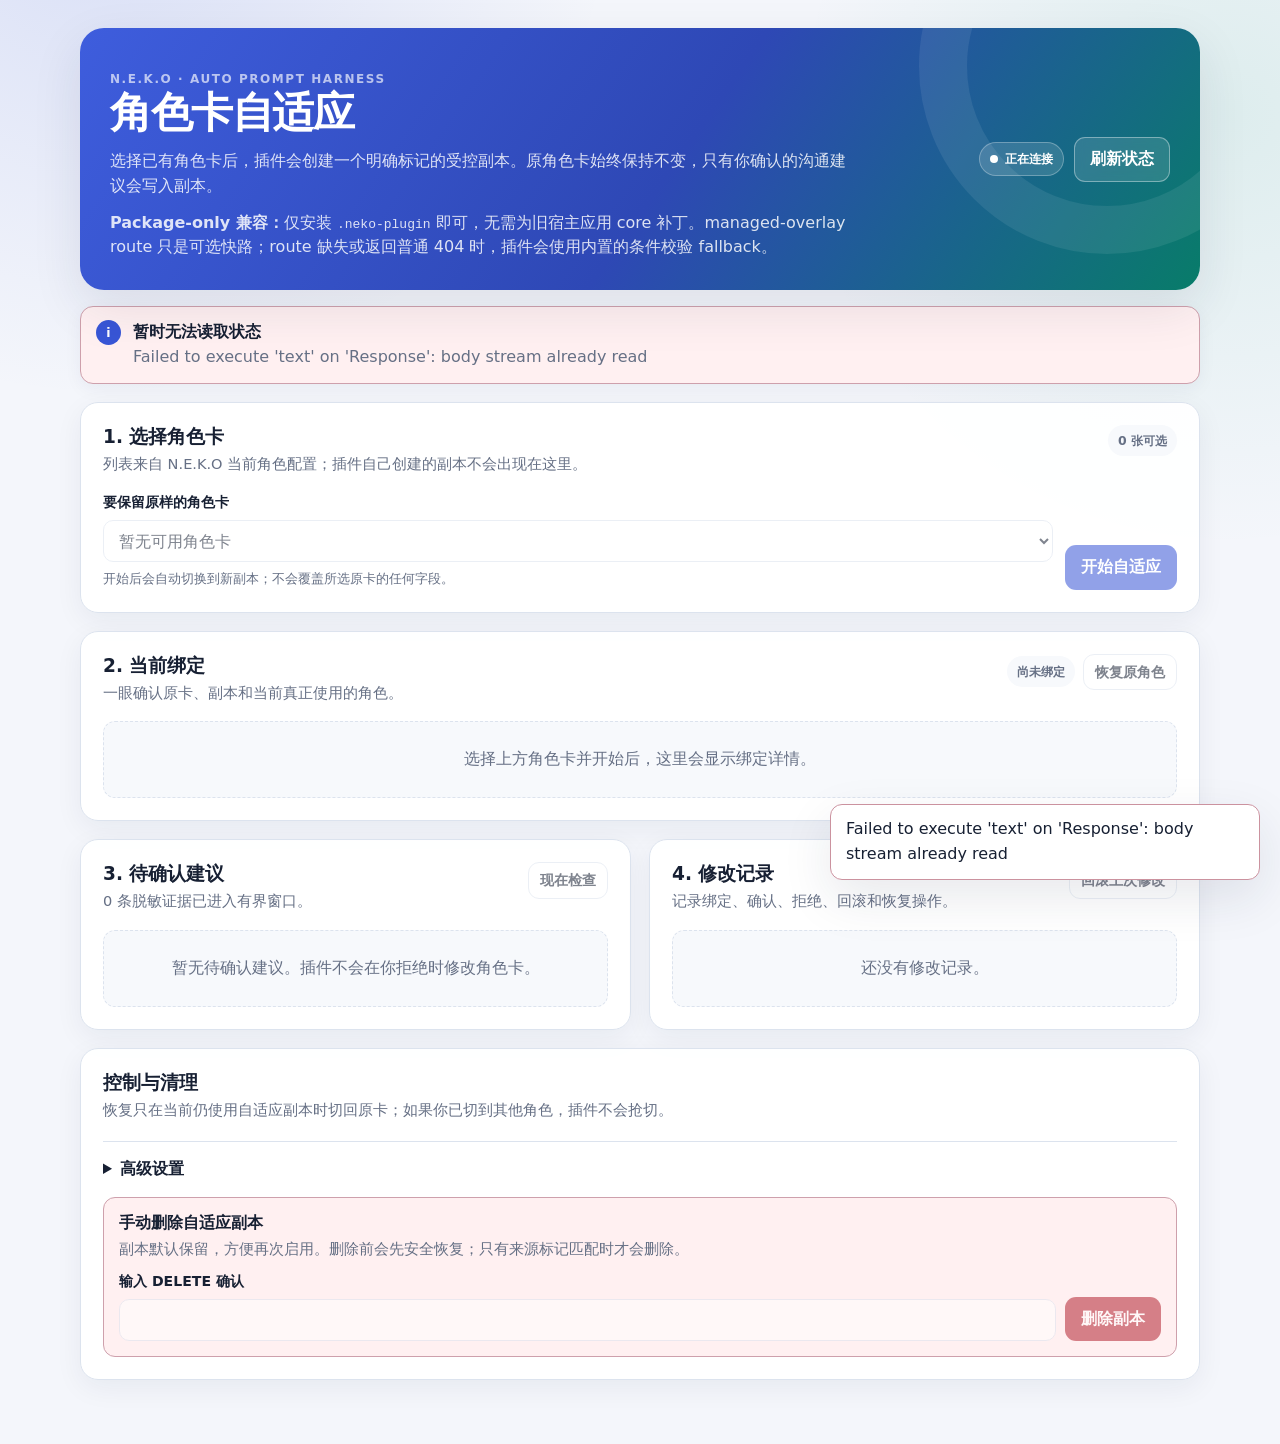
==== commit fc8fa1a4: "fix(plugin): finalize package-only legacy safety" ====
--- a/plugin/plugins/auto_prompt_harness/static/index.html
+++ b/plugin/plugins/auto_prompt_harness/static/index.html
@@ -487,6 +487,7 @@
         <p class="eyebrow">N.E.K.O · AUTO PROMPT HARNESS</p>
         <h1>角色卡自适应</h1>
         <p>选择已有角色卡后，插件会创建一个明确标记的受控副本。原角色卡始终保持不变，只有你确认的沟通建议会写入副本。</p>
+        <p><strong>Package-only 兼容：</strong>仅安装 <code>.neko-plugin</code> 即可，无需为旧宿主应用 core 补丁。managed-overlay route 只是可选快路；route 缺失或返回普通 404 时，插件会使用内置的条件校验 fallback。</p>
       </div>
       <div class="hero-actions">
         <span id="runtime-badge" class="runtime-badge">正在连接</span>
